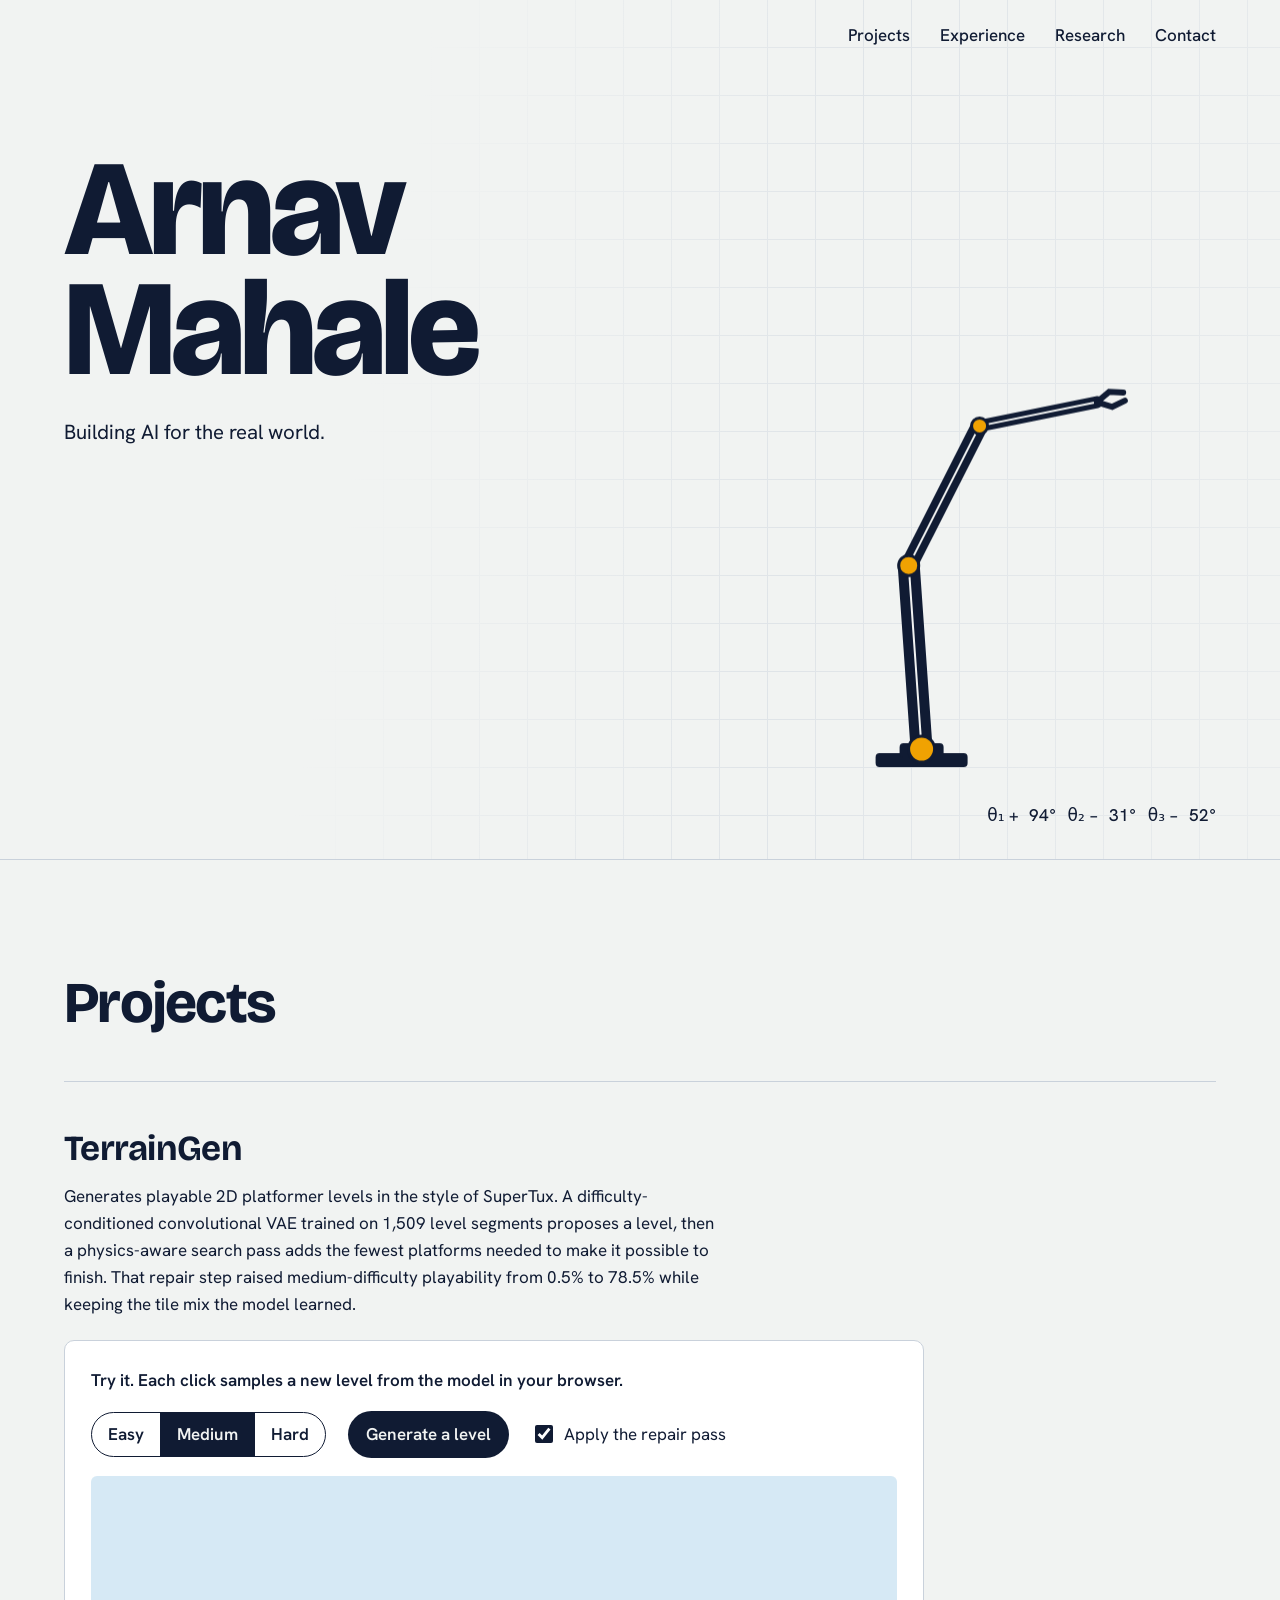
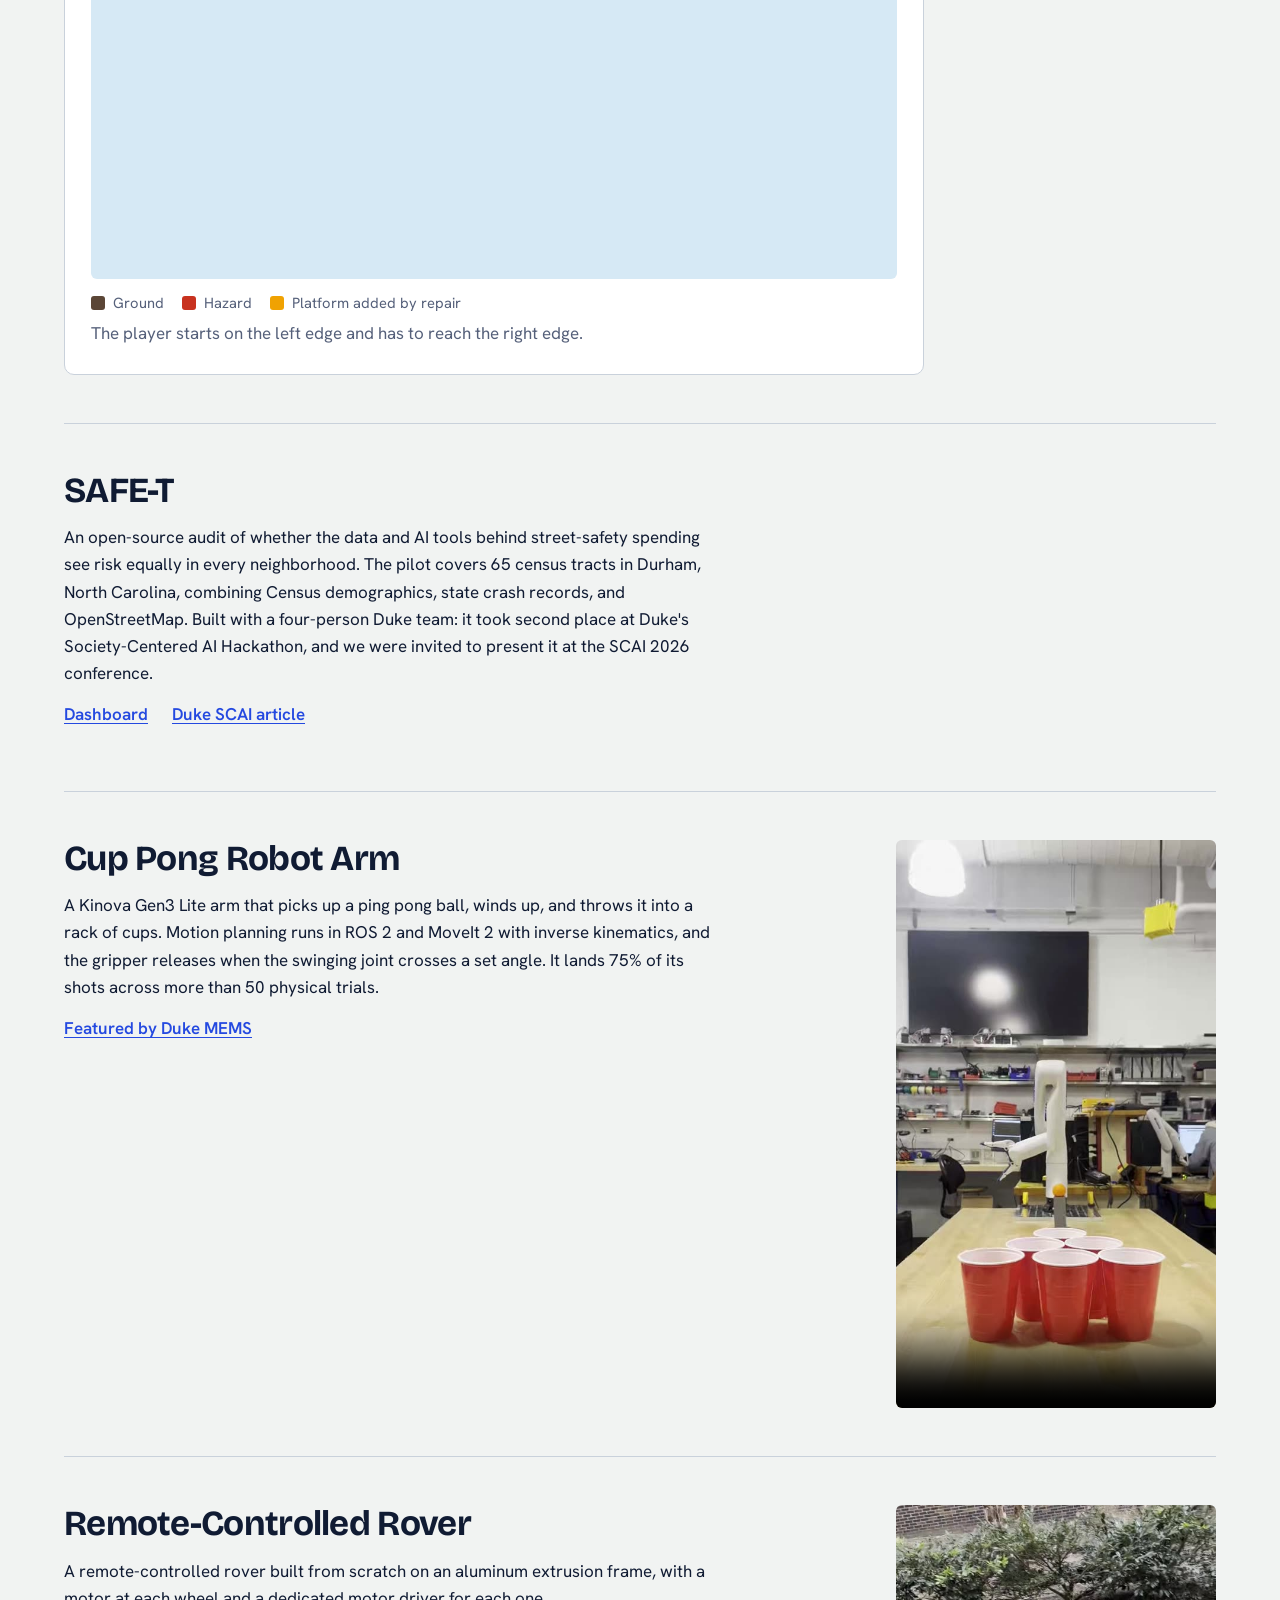
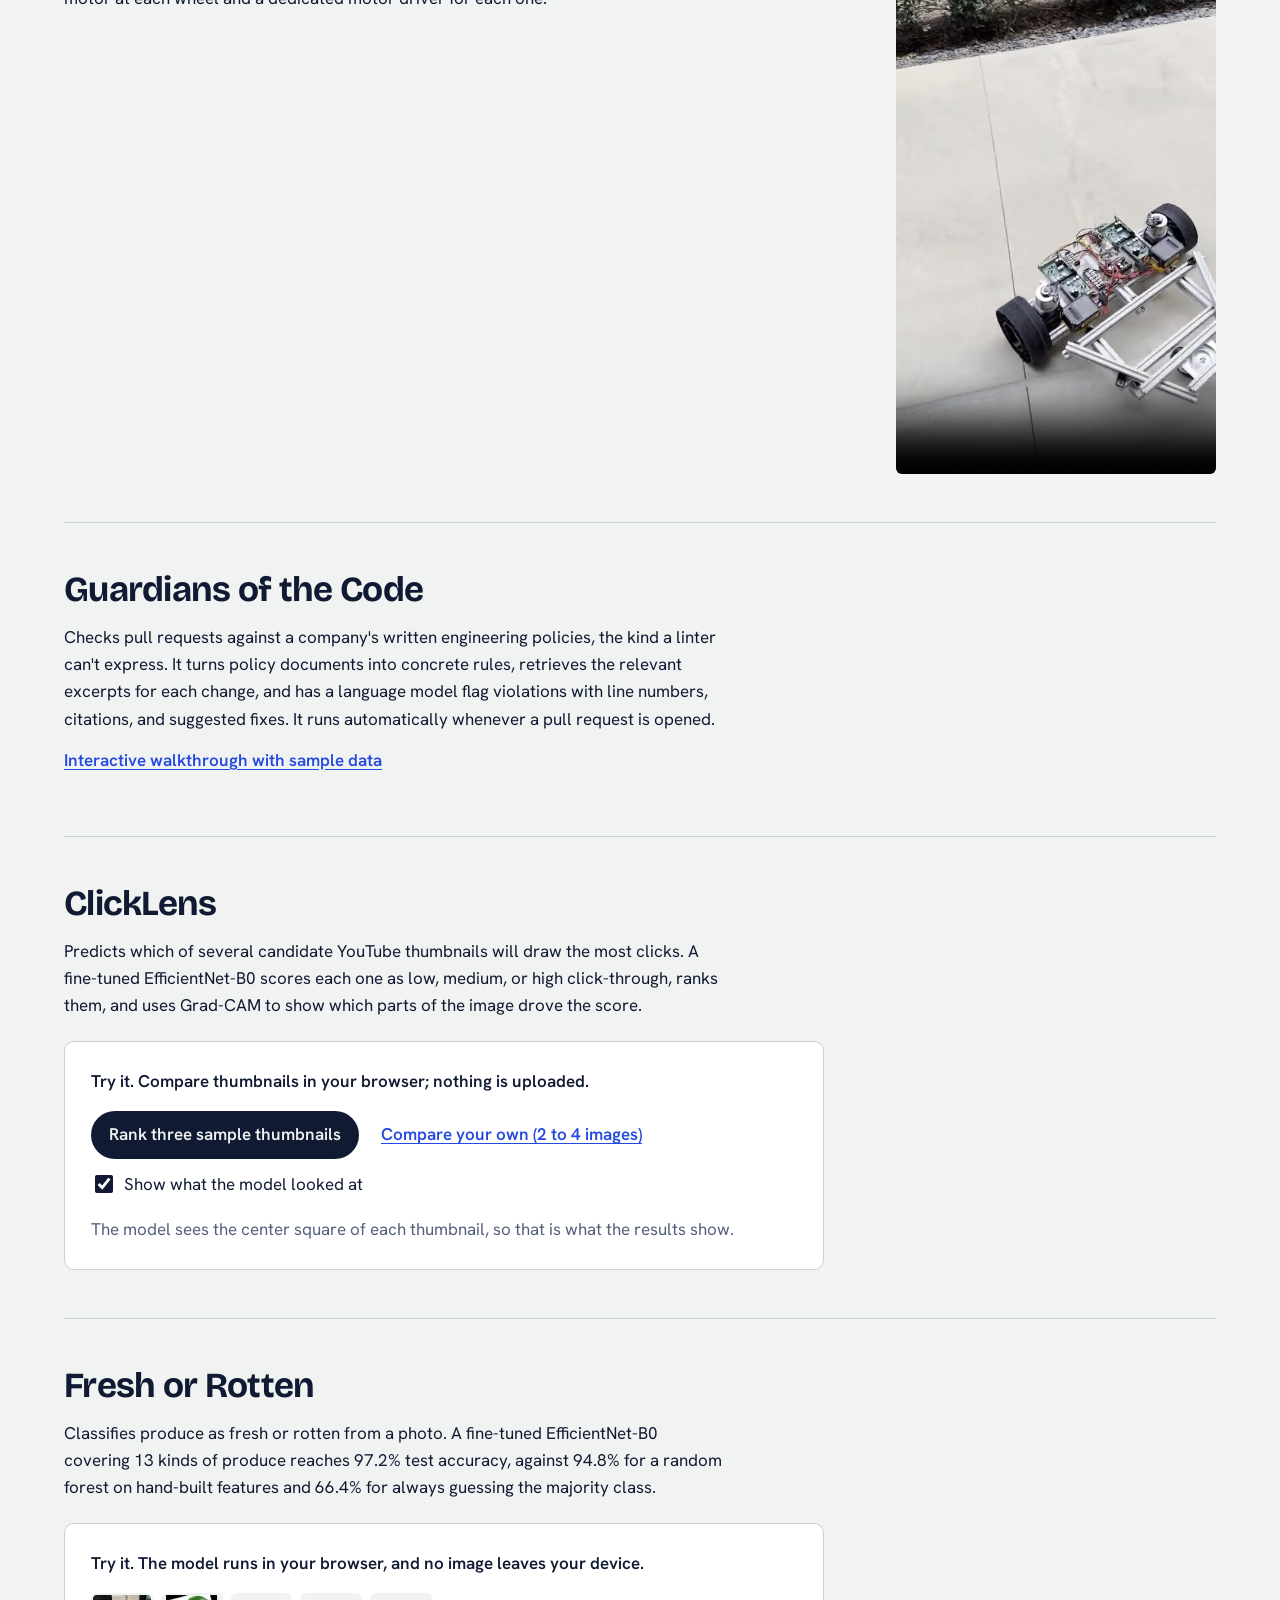
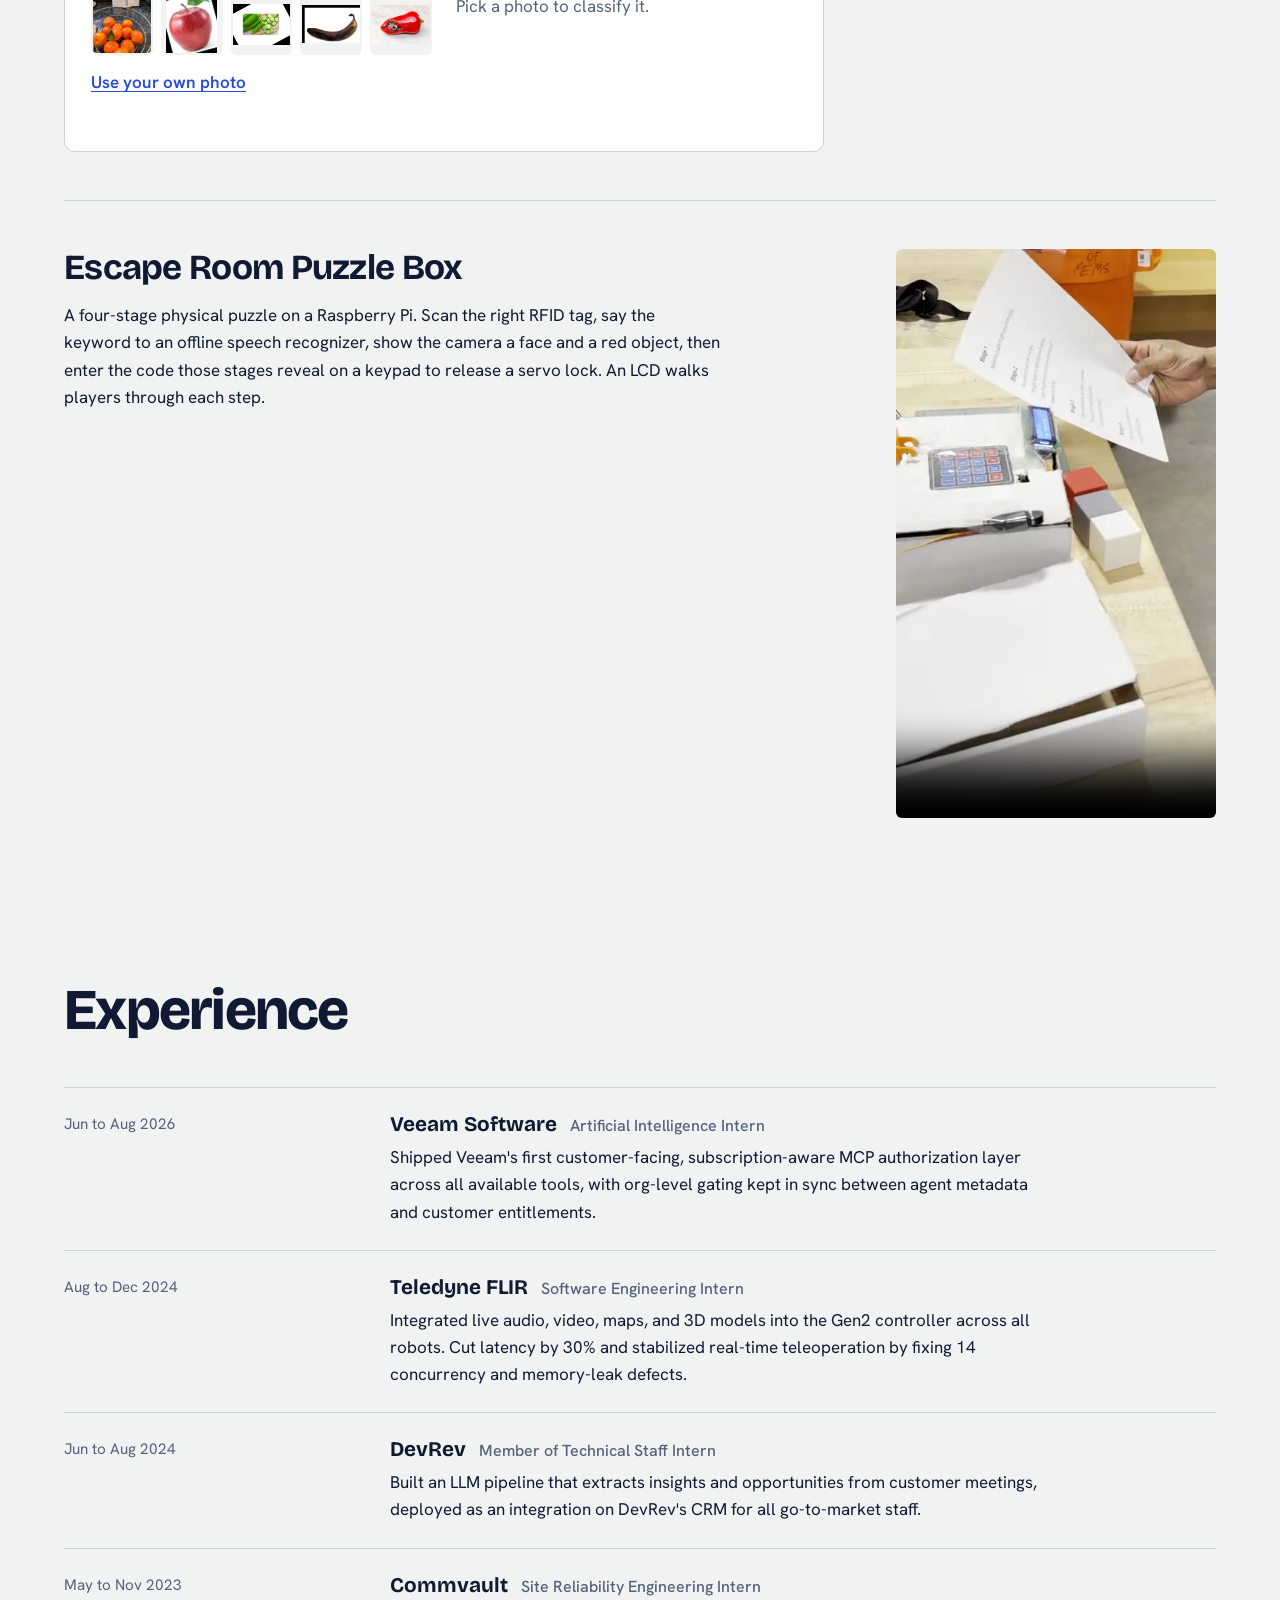
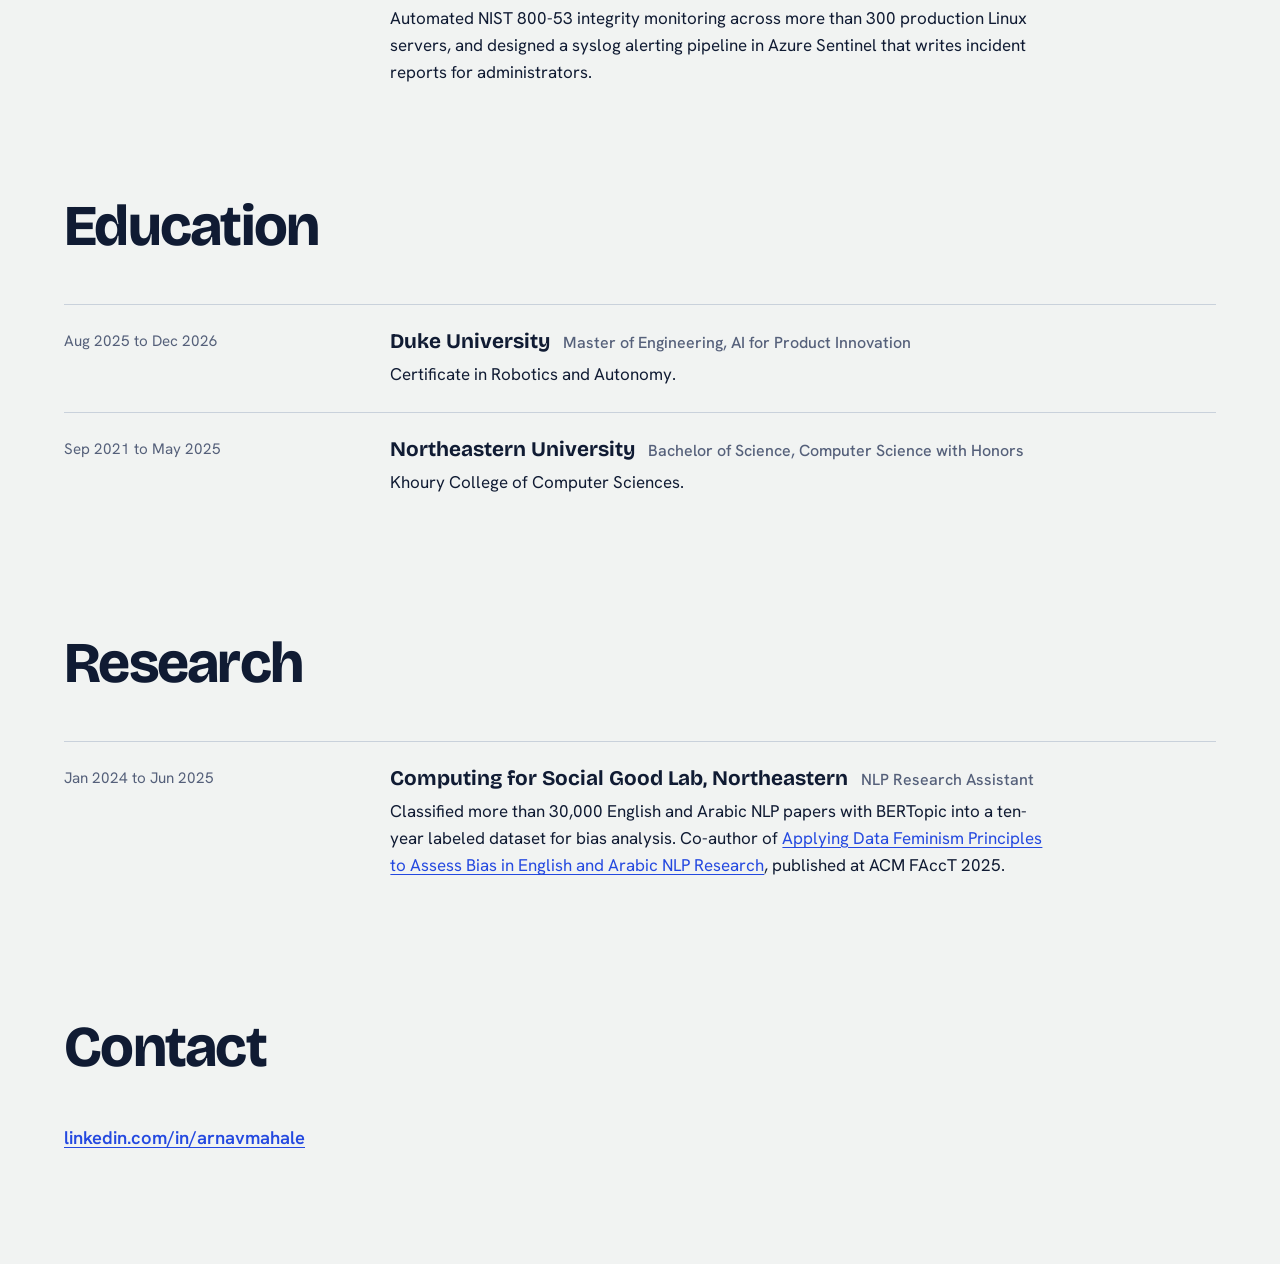
==== index.html @ 8d37ceed "Add in-browser TerrainGen demo The conditional VAE decoder runs through ONNX Runtime Web with classi" ====
<!doctype html>
<html lang="en">
<head>
  <meta charset="utf-8">
  <meta name="viewport" content="width=device-width, initial-scale=1">
  <title>Arnav Mahale</title>
  <meta name="description" content="Arnav Mahale builds robots and applied AI systems. Projects, experience, and demos you can run in the browser.">
  <link rel="preconnect" href="https://fonts.googleapis.com">
  <link rel="preconnect" href="https://fonts.gstatic.com" crossorigin>
  <link href="https://fonts.googleapis.com/css2?family=Bricolage+Grotesque:opsz,wght@12..96,400..800&family=Hanken+Grotesk:wght@400;500;600&display=swap" rel="stylesheet">
  <link rel="icon" href="data:image/svg+xml,%3Csvg xmlns='http://www.w3.org/2000/svg' viewBox='0 0 32 32'%3E%3Crect width='32' height='32' rx='7' fill='%23101b33'/%3E%3Cpath d='M9 24 L15 13 L23 9' stroke='%23f1f3f2' stroke-width='3.5' stroke-linecap='round' fill='none'/%3E%3Ccircle cx='9' cy='24' r='3.2' fill='%23f0a202'/%3E%3Ccircle cx='15' cy='13' r='2.6' fill='%23f0a202'/%3E%3C/svg%3E">
  <link rel="stylesheet" href="styles.css">
</head>
<body>
  <a class="skip" href="#projects">Skip to projects</a>

  <header class="top">
    <nav aria-label="Sections">
      <a href="#projects">Projects</a>
      <a href="#experience">Experience</a>
      <a href="#research">Research</a>
      <a href="#contact">Contact</a>
    </nav>
  </header>

  <section class="hero" id="hero">
    <canvas id="arm" aria-hidden="true"></canvas>
    <div class="hero-copy">
      <h1>Arnav<br>Mahale</h1>
      <p class="hero-lede">Building AI for the real world.</p>
    </div>
    <p class="arm-readout" id="armReadout" aria-hidden="true"></p>
  </section>

  <main>
    <section class="block" id="projects">
      <h2>Projects</h2>

      <article class="project">
        <div class="project-body">
          <h3>TerrainGen</h3>
          <p>Generates playable 2D platformer levels in the style of SuperTux. A difficulty-conditioned convolutional VAE trained on 1,509 level segments proposes a level, then a physics-aware search pass adds the fewest platforms needed to make it possible to finish. That repair step raised medium-difficulty playability from 0.5% to 78.5% while keeping the tile mix the model learned.</p>

          <div class="demo demo-wide" id="terrainDemo">
            <p class="demo-title">Try it. Each click samples a new level from the model in your browser.</p>
            <p class="click-controls">
              <span class="segmented" role="group" aria-label="Difficulty">
                <button type="button" data-bucket="0">Easy</button>
                <button type="button" data-bucket="1">Medium</button>
                <button type="button" data-bucket="2">Hard</button>
              </span>
              <button type="button" class="demo-button" id="terrainGenerate">Generate a level</button>
              <label class="click-toggle"><input type="checkbox" id="terrainRepair" checked> Apply the repair pass</label>
            </p>
            <canvas id="terrainCanvas" role="img" aria-label="Generated platformer level"></canvas>
            <p class="terrain-key"><span class="key-solid"></span>Ground <span class="key-hazard"></span>Hazard <span class="key-platform"></span>Platform added by repair</p>
            <p class="demo-status" id="terrainStatus" aria-live="polite">The player starts on the left edge and has to reach the right edge.</p>
          </div>
        </div>
      </article>

      <article class="project">
        <div class="project-body">
          <h3>SAFE-T</h3>
          <p>An open-source audit of whether the data and AI tools behind street-safety spending see risk equally in every neighborhood. The pilot covers 65 census tracts in Durham, North Carolina, combining Census demographics, state crash records, and OpenStreetMap. Built with a four-person Duke team: it took second place at Duke's Society-Centered AI Hackathon, and we were invited to present it at the SCAI 2026 conference.</p>
          <p class="project-links">
            <a href="https://safe-t-ai.github.io/" target="_blank" rel="noopener">Dashboard</a>
            <a href="https://scai.duke.edu/news/hackathon-impact-duke-students-build-safe-t-audit-bias-transportation-ai" target="_blank" rel="noopener">Duke SCAI article</a>
          </p>
        </div>
      </article>

      <article class="project has-media">
        <div class="project-body">
          <h3>Cup Pong Robot Arm</h3>
          <p>A Kinova Gen3 Lite arm that picks up a ping pong ball, winds up, and throws it into a rack of cups. Motion planning runs in ROS 2 and MoveIt 2 with inverse kinematics, and the gripper releases when the swinging joint crosses a set angle. It lands 75% of its shots across more than 50 physical trials.</p>
          <p class="project-links">
            <a href="https://www.linkedin.com/posts/duke-mems_dukemems-dukeengineering-robotics-activity-7440863430586224640-uJIB" target="_blank" rel="noopener">Featured by Duke MEMS</a>
          </p>
        </div>
        <div class="project-media">
          <video controls muted playsinline preload="none" poster="assets/media/cup-pong.jpg" aria-label="The arm throwing a ball into a rack of cups">
            <source src="assets/media/cup-pong.mp4" type="video/mp4">
          </video>
        </div>
      </article>

      <article class="project has-media">
        <div class="project-body">
          <h3>Remote-Controlled Rover</h3>
          <p>A remote-controlled rover built from scratch on an aluminum extrusion frame, with a motor at each wheel and a dedicated motor driver for each one.</p>
        </div>
        <div class="project-media">
          <video controls muted playsinline preload="none" poster="assets/media/rover.jpg" aria-label="The rover driving across a concrete path">
            <source src="assets/media/rover.mp4" type="video/mp4">
          </video>
        </div>
      </article>

      <article class="project">
        <div class="project-body">
          <h3>Guardians of the Code</h3>
          <p>Checks pull requests against a company's written engineering policies, the kind a linter can't express. It turns policy documents into concrete rules, retrieves the relevant excerpts for each change, and has a language model flag violations with line numbers, citations, and suggested fixes. It runs automatically whenever a pull request is opened.</p>
          <p class="project-links">
            <a href="guardians/" target="_blank" rel="noopener">Interactive walkthrough with sample data</a>
          </p>
        </div>
      </article>

      <article class="project">
        <div class="project-body">
          <h3>ClickLens</h3>
          <p>Predicts which of several candidate YouTube thumbnails will draw the most clicks. A fine-tuned EfficientNet-B0 scores each one as low, medium, or high click-through, ranks them, and uses Grad-CAM to show which parts of the image drove the score.</p>

          <div class="demo" id="clickDemo">
            <p class="demo-title">Try it. Compare thumbnails in your browser; nothing is uploaded.</p>
            <p class="click-controls">
              <button type="button" class="demo-button" id="clickExamples">Rank three sample thumbnails</button>
              <label class="demo-upload">
                <input type="file" accept="image/*" id="clickFiles" multiple>
                <span>Compare your own (2 to 4 images)</span>
              </label>
              <label class="click-toggle"><input type="checkbox" id="clickHeat" checked> Show what the model looked at</label>
            </p>
            <div class="click-results" id="clickResults" aria-live="polite">
              <p class="demo-idle">The model sees the center square of each thumbnail, so that is what the results show.</p>
            </div>
          </div>
        </div>
      </article>

      <article class="project">
        <div class="project-body">
          <h3>Fresh or Rotten</h3>
          <p>Classifies produce as fresh or rotten from a photo. A fine-tuned EfficientNet-B0 covering 13 kinds of produce reaches 97.2% test accuracy, against 94.8% for a random forest on hand-built features and 66.4% for always guessing the majority class.</p>

          <div class="demo" id="freshDemo">
            <p class="demo-title">Try it. The model runs in your browser, and no image leaves your device.</p>
            <div class="demo-grid">
              <div class="demo-inputs">
                <div class="demo-examples" role="group" aria-label="Example photos">
                  <button type="button" data-src="assets/demo/fresh/oranges.jpg"><img src="assets/demo/fresh/oranges.jpg" alt="Oranges in a bowl" loading="lazy"></button>
                  <button type="button" data-src="assets/demo/fresh/apple.jpg"><img src="assets/demo/fresh/apple.jpg" alt="Red apple" loading="lazy"></button>
                  <button type="button" data-src="assets/demo/fresh/cucumber.jpg"><img src="assets/demo/fresh/cucumber.jpg" alt="Sliced cucumbers" loading="lazy"></button>
                  <button type="button" data-src="assets/demo/fresh/banana.jpg"><img src="assets/demo/fresh/banana.jpg" alt="Blackened banana" loading="lazy"></button>
                  <button type="button" data-src="assets/demo/fresh/pepper.jpg"><img src="assets/demo/fresh/pepper.jpg" alt="Red pepper with a rotten patch" loading="lazy"></button>
                </div>
                <label class="demo-upload">
                  <input type="file" accept="image/*" id="freshFile">
                  <span>Use your own photo</span>
                </label>
              </div>
              <div class="demo-result" id="freshResult" aria-live="polite">
                <p class="demo-idle">Pick a photo to classify it.</p>
              </div>
            </div>
          </div>
        </div>
      </article>

      <article class="project has-media">
        <div class="project-body">
          <h3>Escape Room Puzzle Box</h3>
          <p>A four-stage physical puzzle on a Raspberry Pi. Scan the right RFID tag, say the keyword to an offline speech recognizer, show the camera a face and a red object, then enter the code those stages reveal on a keypad to release a servo lock. An LCD walks players through each step.</p>
        </div>
        <div class="project-media">
          <video controls muted playsinline preload="none" poster="assets/media/escape-room.jpg" aria-label="A player working through the puzzle box">
            <source src="assets/media/escape-room.mp4" type="video/mp4">
          </video>
        </div>
      </article>
    </section>

    <section class="block" id="experience">
      <h2>Experience</h2>
      <ul class="roles">
        <li>
          <p class="role-when">Jun to Aug 2026</p>
          <div>
            <h3>Veeam Software <span>Artificial Intelligence Intern</span></h3>
            <p>Shipped Veeam's first customer-facing, subscription-aware MCP authorization layer across all available tools, with org-level gating kept in sync between agent metadata and customer entitlements.</p>
          </div>
        </li>
        <li>
          <p class="role-when">Aug to Dec 2024</p>
          <div>
            <h3>Teledyne FLIR <span>Software Engineering Intern</span></h3>
            <p>Integrated live audio, video, maps, and 3D models into the Gen2 controller across all robots. Cut latency by 30% and stabilized real-time teleoperation by fixing 14 concurrency and memory-leak defects.</p>
          </div>
        </li>
        <li>
          <p class="role-when">Jun to Aug 2024</p>
          <div>
            <h3>DevRev <span>Member of Technical Staff Intern</span></h3>
            <p>Built an LLM pipeline that extracts insights and opportunities from customer meetings, deployed as an integration on DevRev's CRM for all go-to-market staff.</p>
          </div>
        </li>
        <li>
          <p class="role-when">May to Nov 2023</p>
          <div>
            <h3>Commvault <span>Site Reliability Engineering Intern</span></h3>
            <p>Automated NIST 800-53 integrity monitoring across more than 300 production Linux servers, and designed a syslog alerting pipeline in Azure Sentinel that writes incident reports for administrators.</p>
          </div>
        </li>
      </ul>

      <h2 class="sub">Education</h2>
      <ul class="roles">
        <li>
          <p class="role-when">Aug 2025 to Dec 2026</p>
          <div>
            <h3>Duke University <span>Master of Engineering, AI for Product Innovation</span></h3>
            <p>Certificate in Robotics and Autonomy.</p>
          </div>
        </li>
        <li>
          <p class="role-when">Sep 2021 to May 2025</p>
          <div>
            <h3>Northeastern University <span>Bachelor of Science, Computer Science with Honors</span></h3>
            <p>Khoury College of Computer Sciences.</p>
          </div>
        </li>
      </ul>
    </section>

    <section class="block" id="research">
      <h2>Research</h2>
      <ul class="roles">
        <li>
          <p class="role-when">Jan 2024 to Jun 2025</p>
          <div>
            <h3>Computing for Social Good Lab, Northeastern <span>NLP Research Assistant</span></h3>
            <p>Classified more than 30,000 English and Arabic NLP papers with BERTopic into a ten-year labeled dataset for bias analysis. Co-author of <a href="https://dl.acm.org/doi/10.1145/3715275.3732119" target="_blank" rel="noopener">Applying Data Feminism Principles to Assess Bias in English and Arabic NLP Research</a>, published at ACM FAccT 2025.</p>
          </div>
        </li>
      </ul>
    </section>
  </main>

  <footer class="block contact" id="contact">
    <h2>Contact</h2>
    <p class="contact-links">
      <a href="https://www.linkedin.com/in/arnavmahale/" target="_blank" rel="noopener">linkedin.com/in/arnavmahale</a>
    </p>
  </footer>

  <script src="main.js" defer></script>
  <script src="demo-common.js" defer></script>
  <script src="demo-fresh.js" defer></script>
  <script src="demo-clicklens.js" defer></script>
  <script src="terrain-core.js" defer></script>
  <script src="demo-terrain.js" defer></script>
</body>
</html>
---- styles.css ----
:root {
  --paper: #f1f3f2;
  --ink: #101b33;
  --soft: #55607a;
  --line: #c9d1db;
  --blue: #2449e0;
  --amber: #f0a202;
  --panel: #ffffff;
  --display: "Bricolage Grotesque", "Hanken Grotesk", system-ui, sans-serif;
  --body: "Hanken Grotesk", system-ui, -apple-system, "Segoe UI", sans-serif;
  --gutter: clamp(20px, 5vw, 72px);
  --measure: 66ch;
}

* { box-sizing: border-box; }

html { scroll-behavior: smooth; }

body {
  margin: 0;
  background: var(--paper);
  color: var(--ink);
  font-family: var(--body);
  font-size: 1.0625rem;
  line-height: 1.6;
  -webkit-font-smoothing: antialiased;
}

a { color: var(--blue); text-underline-offset: 3px; }
a:hover { text-decoration-thickness: 2px; }

:focus-visible {
  outline: 3px solid var(--blue);
  outline-offset: 3px;
  border-radius: 2px;
}

.skip {
  position: absolute;
  left: -999px;
  top: 8px;
  background: var(--ink);
  color: var(--paper);
  padding: 8px 14px;
  z-index: 20;
}
.skip:focus { left: 8px; }

/* Top bar */
.top {
  position: absolute;
  inset: 0 0 auto 0;
  z-index: 5;
  display: flex;
  justify-content: flex-end;
  align-items: baseline;
  gap: 16px;
  padding: 22px var(--gutter);
}
.top-name {
  font-family: var(--display);
  font-weight: 700;
  color: var(--ink);
  text-decoration: none;
}
.top nav { display: flex; gap: clamp(14px, 2.4vw, 30px); flex-wrap: wrap; }
.top nav a { color: var(--ink); text-decoration: none; font-weight: 500; }
.top nav a:hover { text-decoration: underline; }

/* Hero */
.hero {
  position: relative;
  min-height: min(100vh, 860px);
  padding: 150px var(--gutter) 90px;
  overflow: hidden;
  border-bottom: 1px solid var(--line);
  background-image:
    linear-gradient(var(--line) 1px, transparent 1px),
    linear-gradient(90deg, var(--line) 1px, transparent 1px);
  background-size: 48px 48px;
  background-position: -1px -1px;
}
.hero::before {
  content: "";
  position: absolute;
  inset: 0;
  background: linear-gradient(100deg, var(--paper) 30%, rgba(241, 243, 242, 0.55) 62%, rgba(241, 243, 242, 0.78));
  pointer-events: none;
}
#arm {
  position: absolute;
  inset: 0;
  width: 100%;
  height: 100%;
}
.hero-copy {
  position: relative;
  max-width: 34rem;
  pointer-events: none;
}
.hero-copy a { pointer-events: auto; }
.hero h1 {
  font-family: var(--display);
  font-weight: 800;
  font-size: clamp(3.6rem, 11vw, 8.5rem);
  line-height: 0.88;
  letter-spacing: -0.035em;
  margin: 0 0 28px;
}
.hero-lede {
  font-size: clamp(1.1rem, 1.6vw, 1.3rem);
  line-height: 1.5;
  margin: 0 0 30px;
  max-width: 31rem;
}
.hero-links { display: flex; flex-wrap: wrap; align-items: center; gap: 22px; margin: 0; }
.button {
  background: var(--ink);
  color: var(--paper);
  text-decoration: none;
  font-weight: 600;
  padding: 12px 20px;
  border-radius: 999px;
}
.button:hover { background: var(--blue); }
.plain { color: var(--ink); font-weight: 600; }

.arm-readout {
  position: absolute;
  right: var(--gutter);
  bottom: 30px;
  margin: 0;
  font-variant-numeric: tabular-nums;
  font-weight: 500;
  color: var(--ink);
  text-align: right;
  white-space: pre;
  pointer-events: none;
}

/* Sections */
.block {
  padding: clamp(64px, 9vw, 120px) var(--gutter) 0;
  max-width: 1280px;
  margin: 0 auto;
}
.block h2 {
  font-family: var(--display);
  font-weight: 750;
  font-size: clamp(2.2rem, 5vw, 3.6rem);
  letter-spacing: -0.03em;
  line-height: 1;
  margin: 0 0 clamp(28px, 4vw, 48px);
}
.block h2.sub { margin-top: clamp(56px, 7vw, 88px); }

/* Projects */
.project {
  padding: clamp(28px, 4vw, 48px) 0;
  border-top: 1px solid var(--line);
}
.project.has-media {
  display: grid;
  grid-template-columns: minmax(0, 7fr) minmax(0, 4fr);
  gap: clamp(24px, 5vw, 72px);
  align-items: start;
}
.project-body h3 {
  font-family: var(--display);
  font-weight: 700;
  font-size: clamp(1.6rem, 3vw, 2.2rem);
  letter-spacing: -0.02em;
  line-height: 1.1;
  margin: 0 0 14px;
}
.project-body > p { max-width: var(--measure); margin: 0 0 14px; }
.project-links { display: flex; flex-wrap: wrap; gap: 8px 24px; font-weight: 600; }
.project-media video,
.project-media img {
  display: block;
  width: 100%;
  max-width: 320px;
  margin-left: auto;
  aspect-ratio: 9 / 16;
  object-fit: cover;
  background: var(--ink);
  border-radius: 6px;
}

/* Demo */
.demo {
  margin-top: 22px;
  max-width: 760px;
  background: var(--panel);
  border: 1px solid var(--line);
  border-radius: 10px;
  padding: clamp(16px, 2.4vw, 26px);
}
.demo-title { margin: 0 0 16px; font-weight: 600; }
.demo-grid {
  display: grid;
  grid-template-columns: minmax(0, 1fr) minmax(0, 1fr);
  gap: 24px;
  align-items: start;
}
.demo-examples { display: grid; grid-template-columns: repeat(5, minmax(0, 1fr)); gap: 8px; }
.demo-examples button {
  padding: 0;
  border: 2px solid transparent;
  border-radius: 6px;
  background: var(--paper);
  cursor: pointer;
  aspect-ratio: 1;
  overflow: hidden;
}
.demo-examples button:hover { border-color: var(--line); }
.demo-examples button[aria-pressed="true"] { border-color: var(--blue); }
.demo-examples img { width: 100%; height: 100%; object-fit: contain; display: block; }
.demo-upload { display: inline-block; margin-top: 14px; cursor: pointer; }
.demo-upload input { position: absolute; opacity: 0; width: 1px; height: 1px; }
.demo-upload span { color: var(--blue); font-weight: 600; text-decoration: underline; text-underline-offset: 3px; }
.demo-upload input:focus-visible + span { outline: 3px solid var(--blue); outline-offset: 3px; }

.demo-result { min-height: 132px; }
.demo-result p { margin: 0; }
.demo-idle, .demo-status { color: var(--soft); }
.demo-verdict {
  font-family: var(--display);
  font-weight: 750;
  font-size: 2.4rem;
  letter-spacing: -0.02em;
  line-height: 1;
  margin-bottom: 10px !important;
}
.demo-bar {
  height: 10px;
  border-radius: 999px;
  background: var(--paper);
  overflow: hidden;
  margin: 12px 0 10px;
}
.demo-bar span { display: block; height: 100%; background: var(--ink); transition: width 0.35s ease; }
.demo-result[data-label="Rotten"] .demo-bar span { background: #b3401f; }
.demo-result[data-label="Fresh"] .demo-bar span { background: #1f7a4d; }
.demo-fine { color: var(--soft); font-size: 0.92rem; }

.demo-button {
  font: inherit;
  font-weight: 600;
  color: var(--paper);
  background: var(--ink);
  border: 0;
  border-radius: 999px;
  padding: 10px 18px;
  cursor: pointer;
}
.demo-button:hover { background: var(--blue); }
.click-controls { display: flex; flex-wrap: wrap; align-items: center; gap: 12px 22px; margin: 0 0 18px; }
.click-controls .demo-upload { margin-top: 0; }
.click-toggle { display: inline-flex; align-items: center; gap: 8px; cursor: pointer; }
.click-toggle input { width: 18px; height: 18px; accent-color: var(--ink); }
.click-results { display: grid; grid-template-columns: repeat(auto-fill, minmax(190px, 1fr)); gap: 18px; }
.click-results > p { grid-column: 1 / -1; margin: 0; }
.click-card canvas { display: block; width: 100%; height: auto; border-radius: 6px; background: var(--paper); }
.click-card p { margin: 0; }
.click-rank { font-family: var(--display); font-weight: 700; font-size: 1.25rem; margin-top: 10px !important; }

.demo-wide { max-width: 860px; }
.segmented { display: inline-flex; border: 1.5px solid var(--ink); border-radius: 999px; overflow: hidden; }
.segmented button {
  font: inherit;
  font-weight: 600;
  color: var(--ink);
  background: transparent;
  border: 0;
  padding: 8px 16px;
  cursor: pointer;
}
.segmented button + button { border-left: 1.5px solid var(--ink); }
.segmented button[aria-pressed="true"] { background: var(--ink); color: var(--paper); }
.demo-button:disabled { opacity: 0.55; cursor: default; }
#terrainCanvas { display: block; width: 100%; height: auto; border-radius: 6px; image-rendering: pixelated; }
.terrain-key { display: flex; flex-wrap: wrap; align-items: center; gap: 6px 8px; margin: 12px 0 6px; font-size: 0.92rem; color: var(--soft); }
.terrain-key span { width: 14px; height: 14px; border-radius: 3px; display: inline-block; margin-left: 10px; }
.terrain-key span:first-child { margin-left: 0; }
.key-solid { background: #5b4636; }
.key-hazard { background: #c8321f; }
.key-platform { background: #f0a202; }
#terrainStatus { margin: 0; }

/* Roles */
.roles { list-style: none; margin: 0; padding: 0; }
.roles li {
  display: grid;
  grid-template-columns: minmax(0, 3fr) minmax(0, 9fr);
  gap: clamp(20px, 4vw, 56px);
  padding: 24px 0;
  border-top: 1px solid var(--line);
}
.role-when { margin: 0; color: var(--soft); font-size: 0.95rem; }
.roles h3 { font-family: var(--display); font-weight: 700; font-size: 1.3rem; margin: 0 0 6px; line-height: 1.25; }
.roles h3 span { font-family: var(--body); font-weight: 500; font-size: 1rem; color: var(--soft); margin-left: 8px; }
.roles div p { margin: 0; max-width: var(--measure); }

/* Contact */
.contact { padding-bottom: 96px; }
.contact p { margin: 0 0 14px; }
.contact-links { display: flex; flex-wrap: wrap; gap: 8px 28px; font-weight: 600; font-size: 1.15rem; }

@media (max-width: 760px) {
    .top { position: relative; padding-bottom: 0; flex-direction: column; gap: 6px; }
  .top nav { gap: 6px 20px; }
  .hero { padding-top: 40px; padding-bottom: 330px; min-height: 0; }
  .hero::before { background: linear-gradient(180deg, var(--paper) 45%, rgba(241, 243, 242, 0.5)); }
  .arm-readout { bottom: 22px; left: var(--gutter); right: var(--gutter); text-align: center; font-size: 0.9rem; }
  .project.has-media { grid-template-columns: minmax(0, 1fr); gap: 18px; }
  .project-media video, .project-media img { margin-left: 0; max-width: 300px; }
  .roles li { grid-template-columns: minmax(0, 1fr); gap: 10px; }
  .demo-grid { grid-template-columns: minmax(0, 1fr); }
  .demo-result { min-height: 0; }
  .roles h3 span { display: block; margin: 2px 0 0; }
}

@media (prefers-reduced-motion: reduce) {
  html { scroll-behavior: auto; }
  .demo-bar span { transition: none; }
}
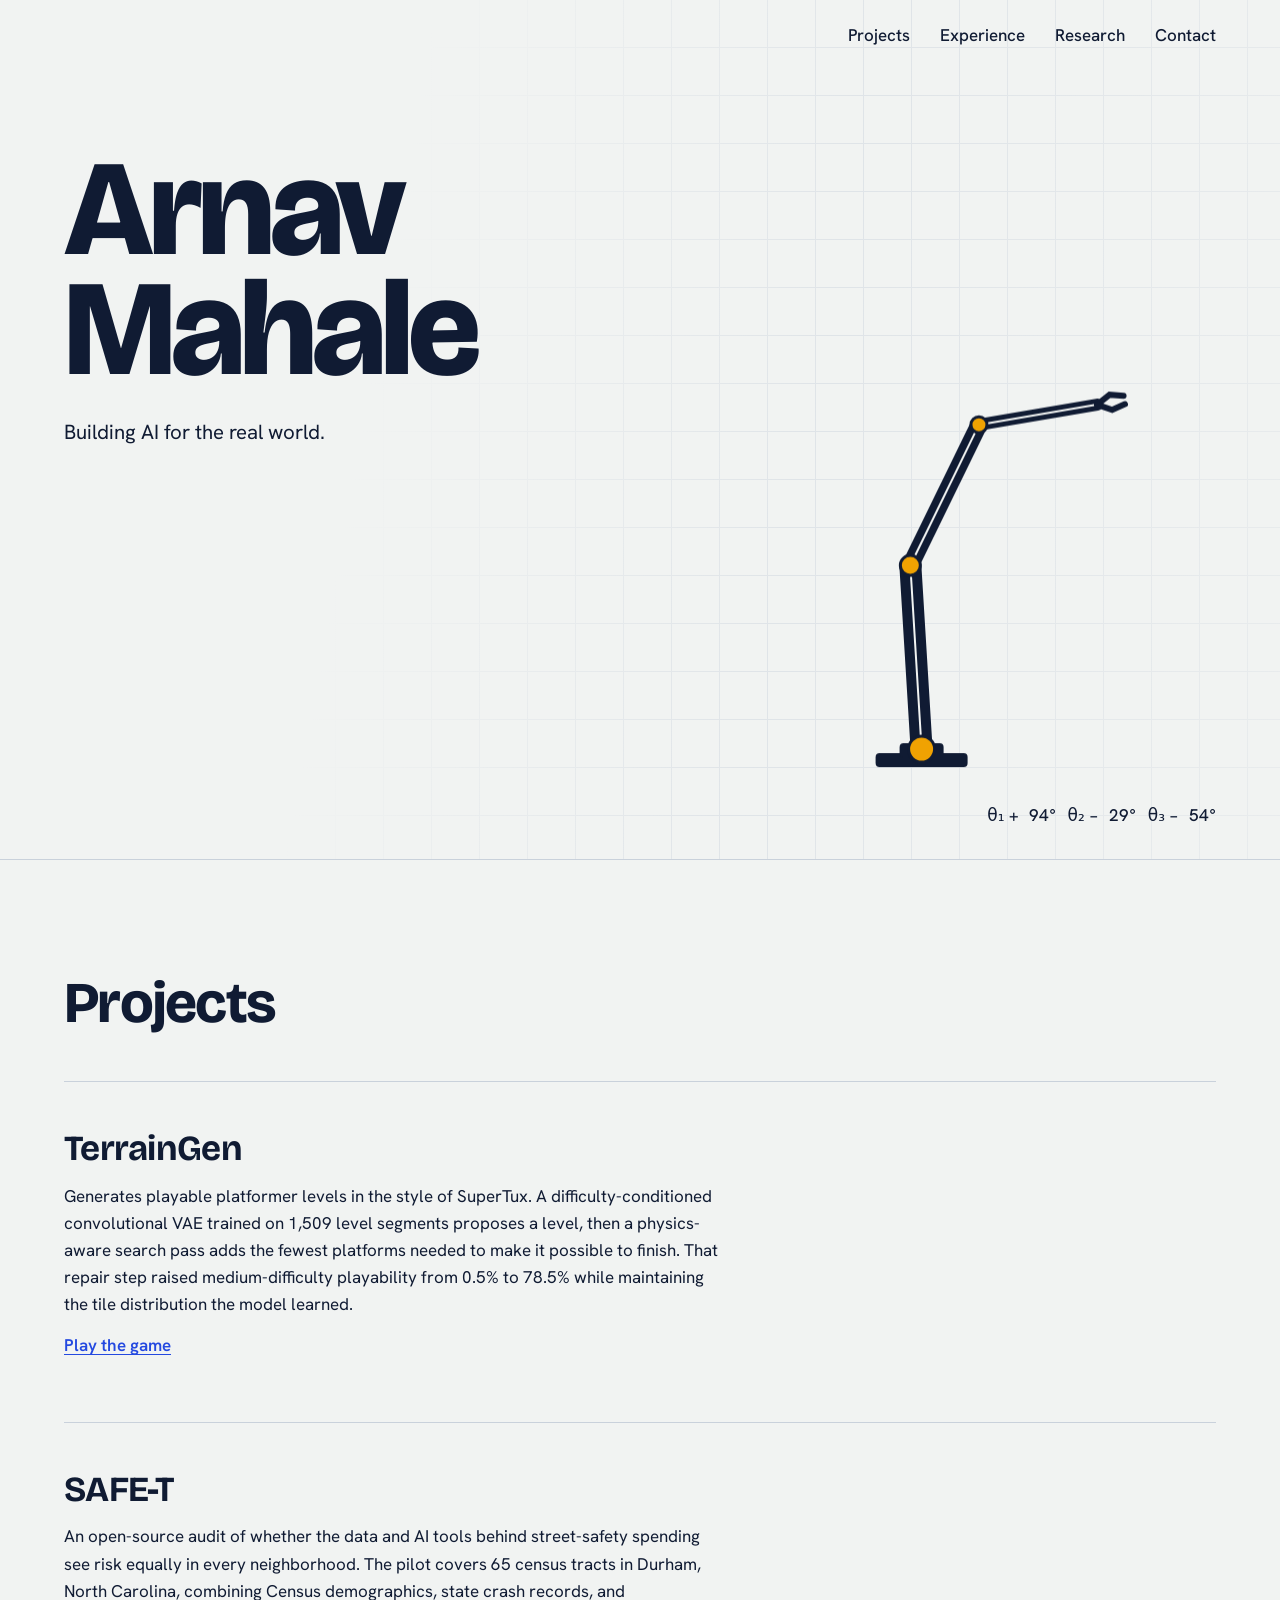
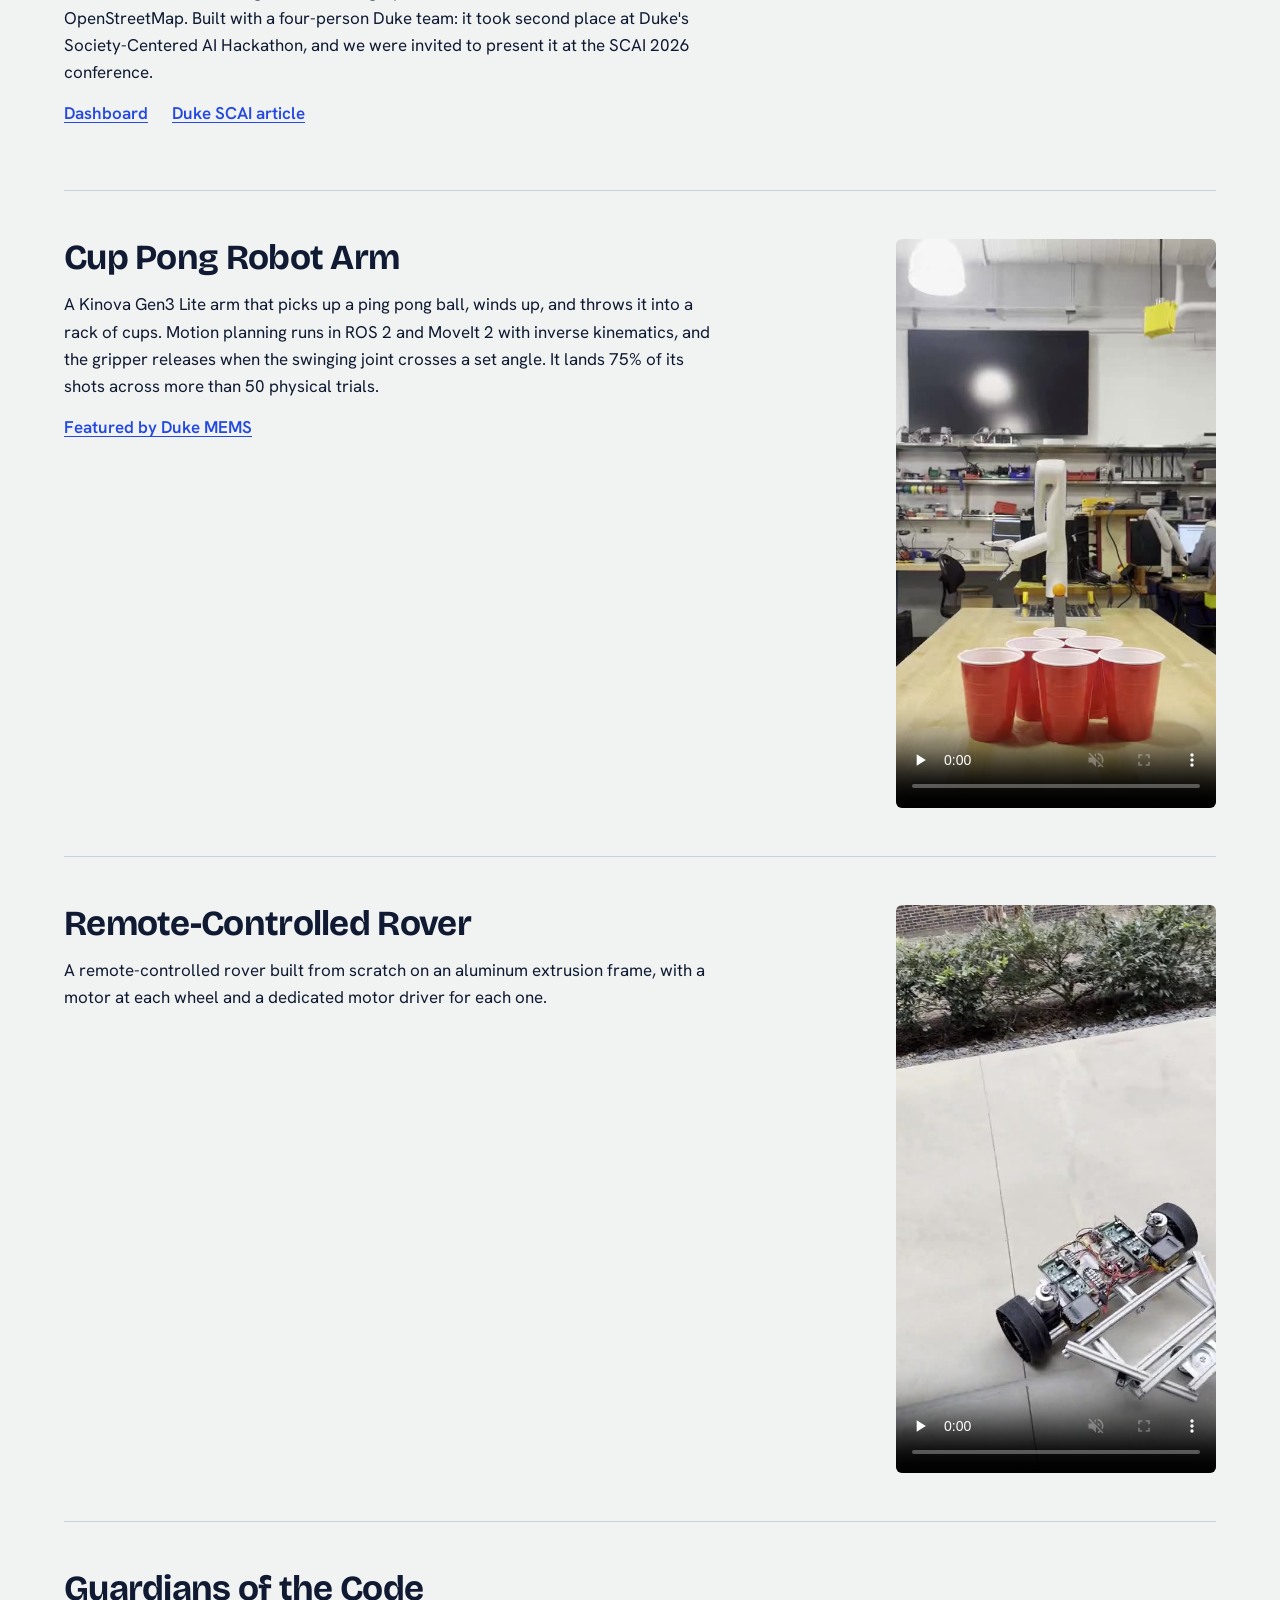
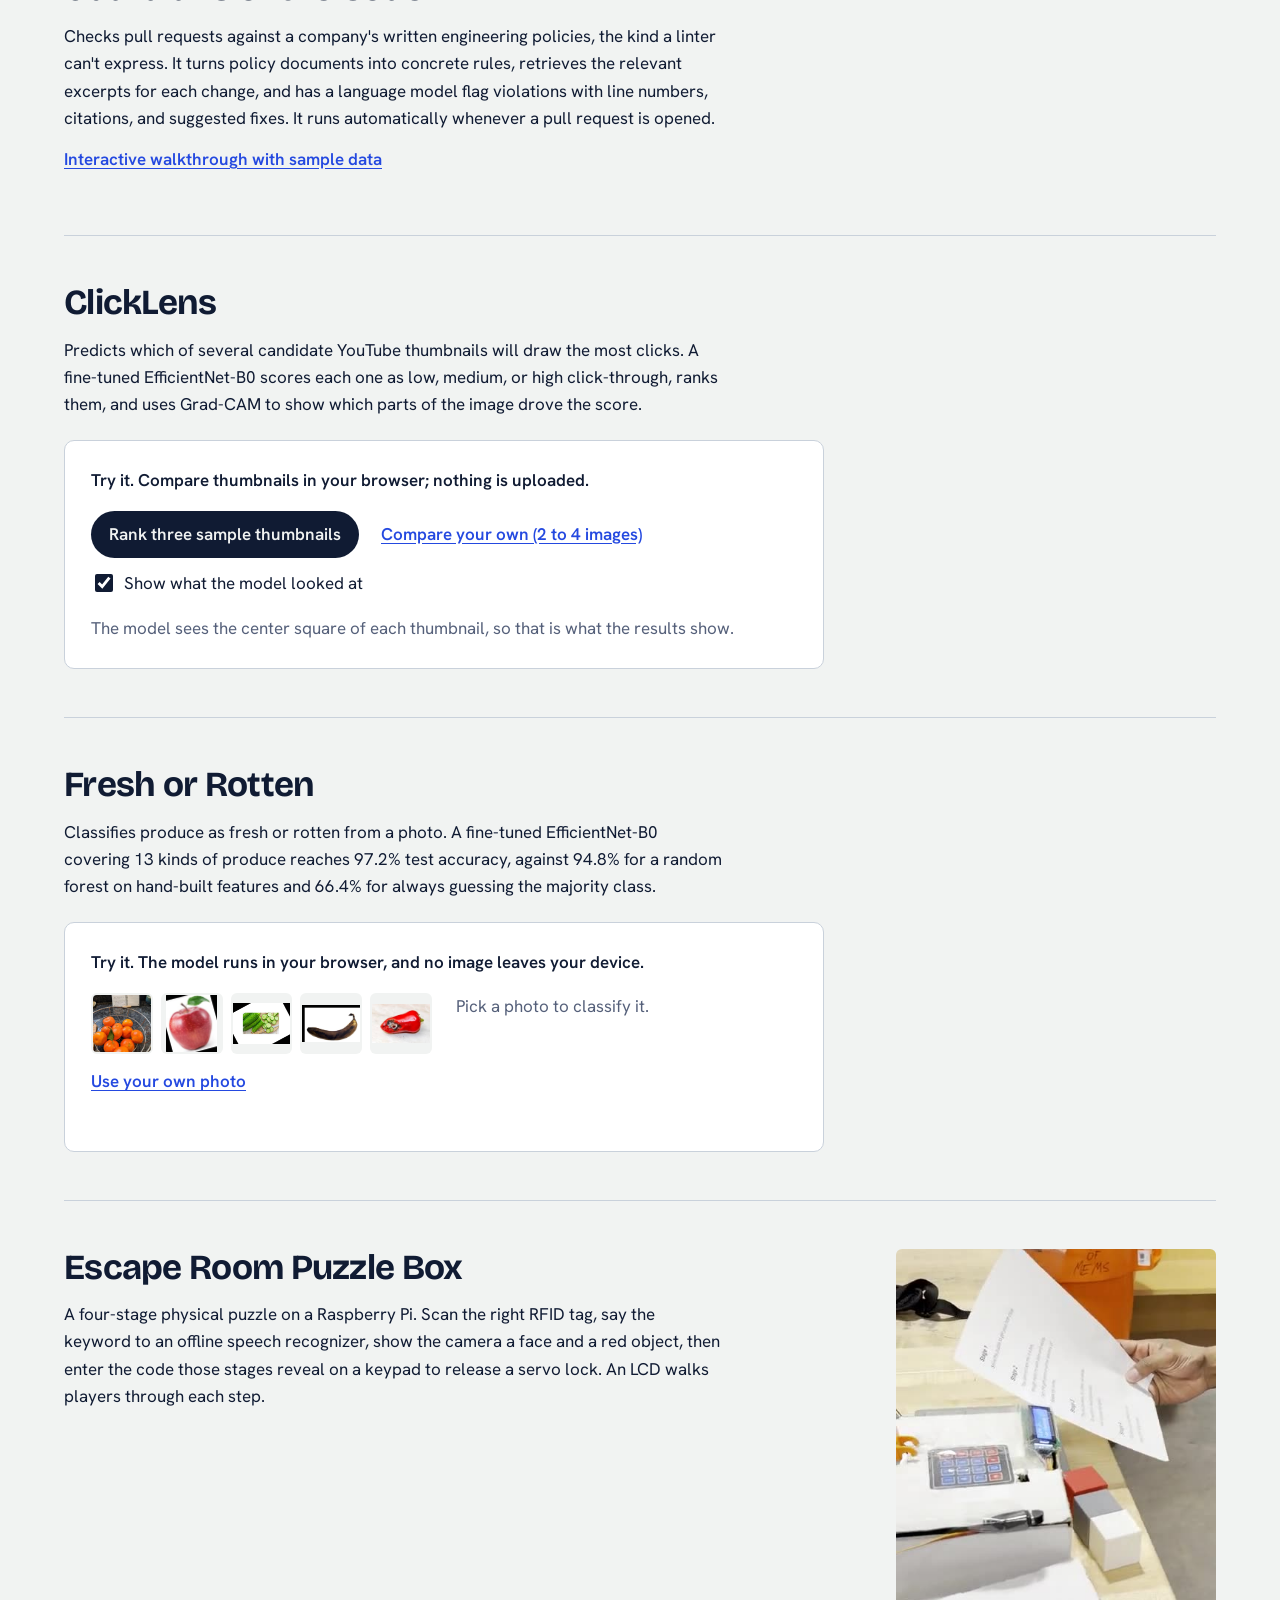
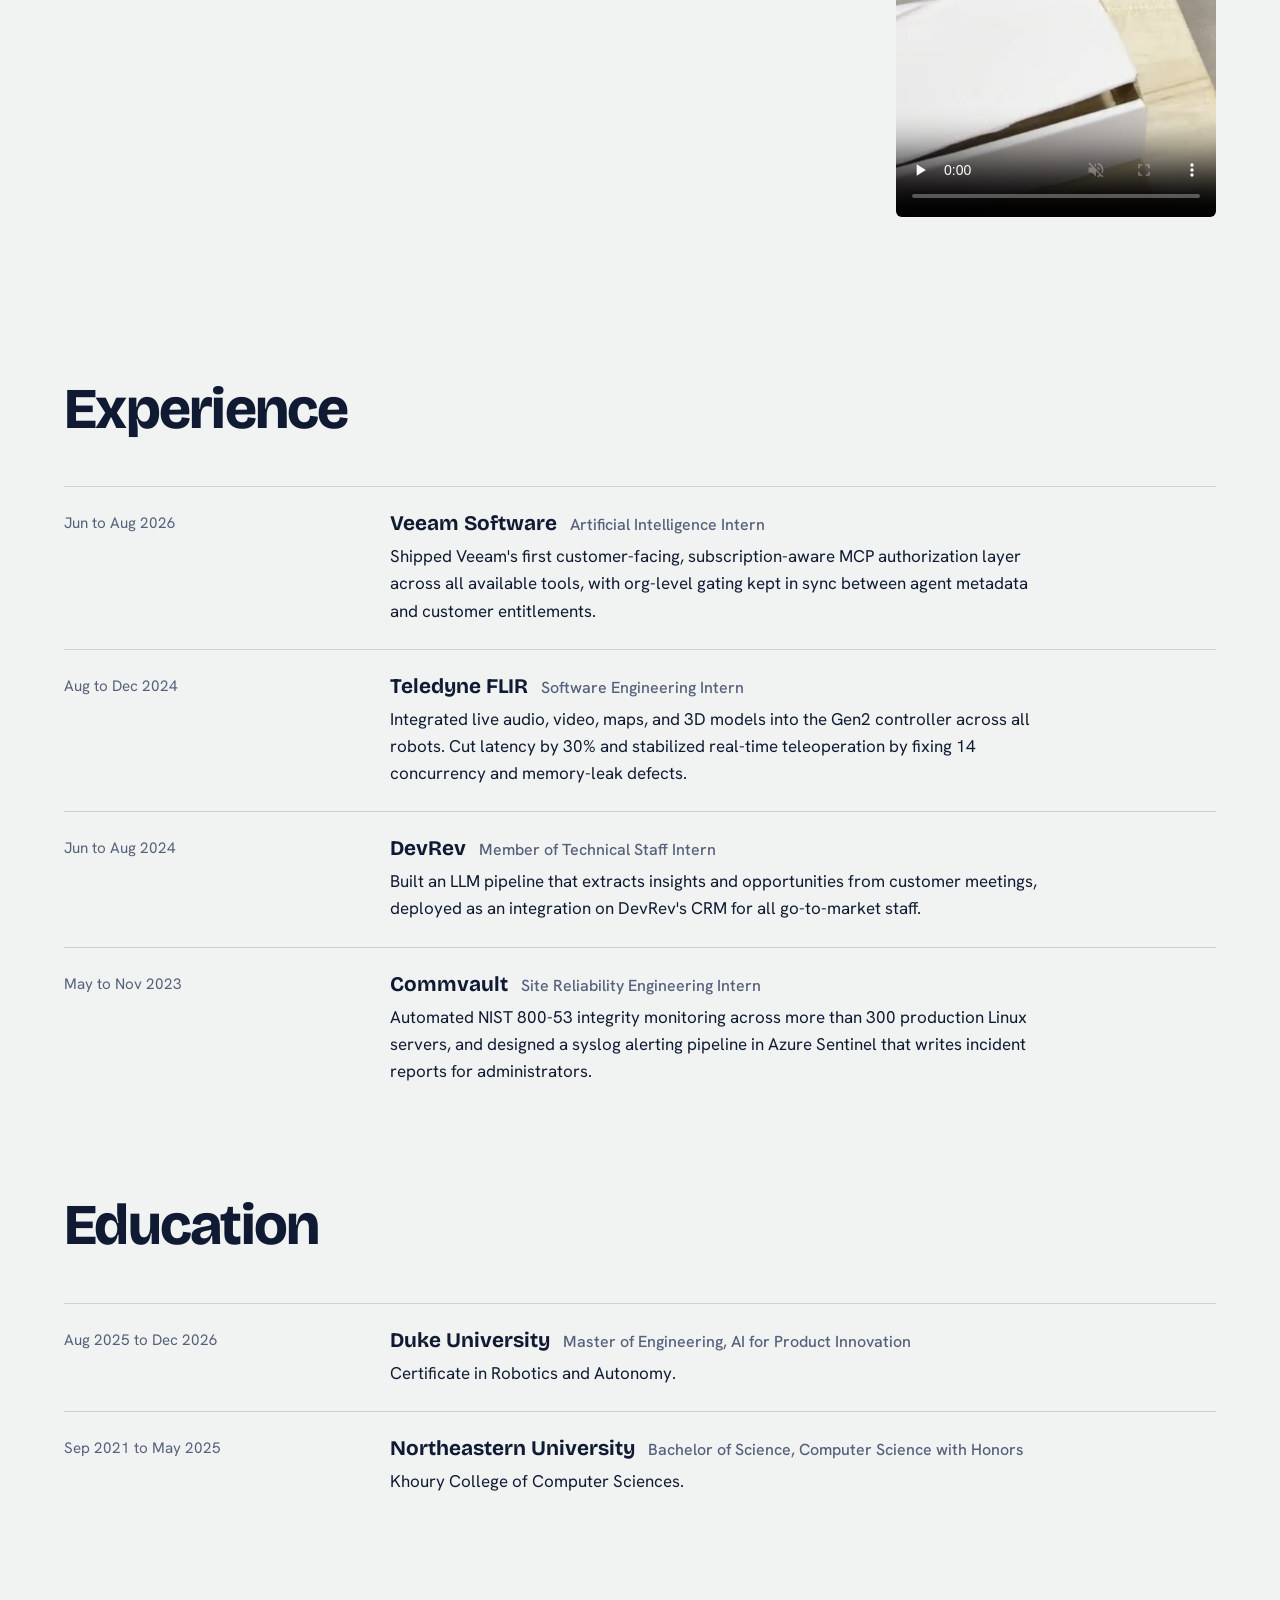
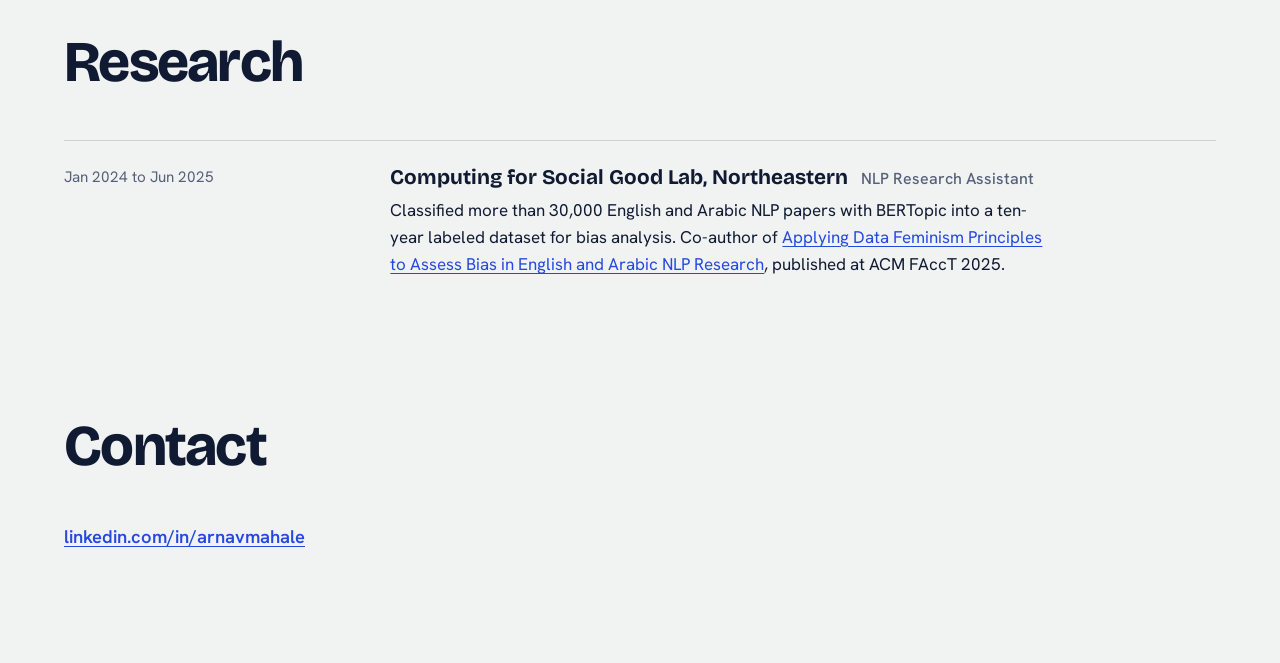
==== commit 57382d48: "Link TerrainGen to the playable game and update its description Co-Authored-By: Claude Fable 5.2 <no" ====
--- a/index.html
+++ b/index.html
@@ -39,23 +39,10 @@
       <article class="project">
         <div class="project-body">
           <h3>TerrainGen</h3>
-          <p>Generates playable 2D platformer levels in the style of SuperTux. A difficulty-conditioned convolutional VAE trained on 1,509 level segments proposes a level, then a physics-aware search pass adds the fewest platforms needed to make it possible to finish. That repair step raised medium-difficulty playability from 0.5% to 78.5% while keeping the tile mix the model learned.</p>
-
-          <div class="demo demo-wide" id="terrainDemo">
-            <p class="demo-title">Try it. Each click samples a new level from the model in your browser.</p>
-            <p class="click-controls">
-              <span class="segmented" role="group" aria-label="Difficulty">
-                <button type="button" data-bucket="0">Easy</button>
-                <button type="button" data-bucket="1">Medium</button>
-                <button type="button" data-bucket="2">Hard</button>
-              </span>
-              <button type="button" class="demo-button" id="terrainGenerate">Generate a level</button>
-              <label class="click-toggle"><input type="checkbox" id="terrainRepair" checked> Apply the repair pass</label>
-            </p>
-            <canvas id="terrainCanvas" role="img" aria-label="Generated platformer level"></canvas>
-            <p class="terrain-key"><span class="key-solid"></span>Ground <span class="key-hazard"></span>Hazard <span class="key-platform"></span>Platform added by repair</p>
-            <p class="demo-status" id="terrainStatus" aria-live="polite">The player starts on the left edge and has to reach the right edge.</p>
-          </div>
+          <p>Generates playable platformer levels in the style of SuperTux. A difficulty-conditioned convolutional VAE trained on 1,509 level segments proposes a level, then a physics-aware search pass adds the fewest platforms needed to make it possible to finish. That repair step raised medium-difficulty playability from 0.5% to 78.5% while maintaining the tile distribution the model learned.</p>
+          <p class="project-links">
+            <a href="https://arnav161-genterrain.hf.space" target="_blank" rel="noopener">Play the game</a>
+          </p>
         </div>
       </article>
 
@@ -248,7 +235,5 @@
   <script src="demo-common.js" defer></script>
   <script src="demo-fresh.js" defer></script>
   <script src="demo-clicklens.js" defer></script>
-  <script src="terrain-core.js" defer></script>
-  <script src="demo-terrain.js" defer></script>
 </body>
 </html>
--- a/styles.css
+++ b/styles.css
@@ -265,28 +265,7 @@
 .click-card p { margin: 0; }
 .click-rank { font-family: var(--display); font-weight: 700; font-size: 1.25rem; margin-top: 10px !important; }
 
-.demo-wide { max-width: 860px; }
-.segmented { display: inline-flex; border: 1.5px solid var(--ink); border-radius: 999px; overflow: hidden; }
-.segmented button {
-  font: inherit;
-  font-weight: 600;
-  color: var(--ink);
-  background: transparent;
-  border: 0;
-  padding: 8px 16px;
-  cursor: pointer;
-}
-.segmented button + button { border-left: 1.5px solid var(--ink); }
-.segmented button[aria-pressed="true"] { background: var(--ink); color: var(--paper); }
 .demo-button:disabled { opacity: 0.55; cursor: default; }
-#terrainCanvas { display: block; width: 100%; height: auto; border-radius: 6px; image-rendering: pixelated; }
-.terrain-key { display: flex; flex-wrap: wrap; align-items: center; gap: 6px 8px; margin: 12px 0 6px; font-size: 0.92rem; color: var(--soft); }
-.terrain-key span { width: 14px; height: 14px; border-radius: 3px; display: inline-block; margin-left: 10px; }
-.terrain-key span:first-child { margin-left: 0; }
-.key-solid { background: #5b4636; }
-.key-hazard { background: #c8321f; }
-.key-platform { background: #f0a202; }
-#terrainStatus { margin: 0; }
 
 /* Roles */
 .roles { list-style: none; margin: 0; padding: 0; }
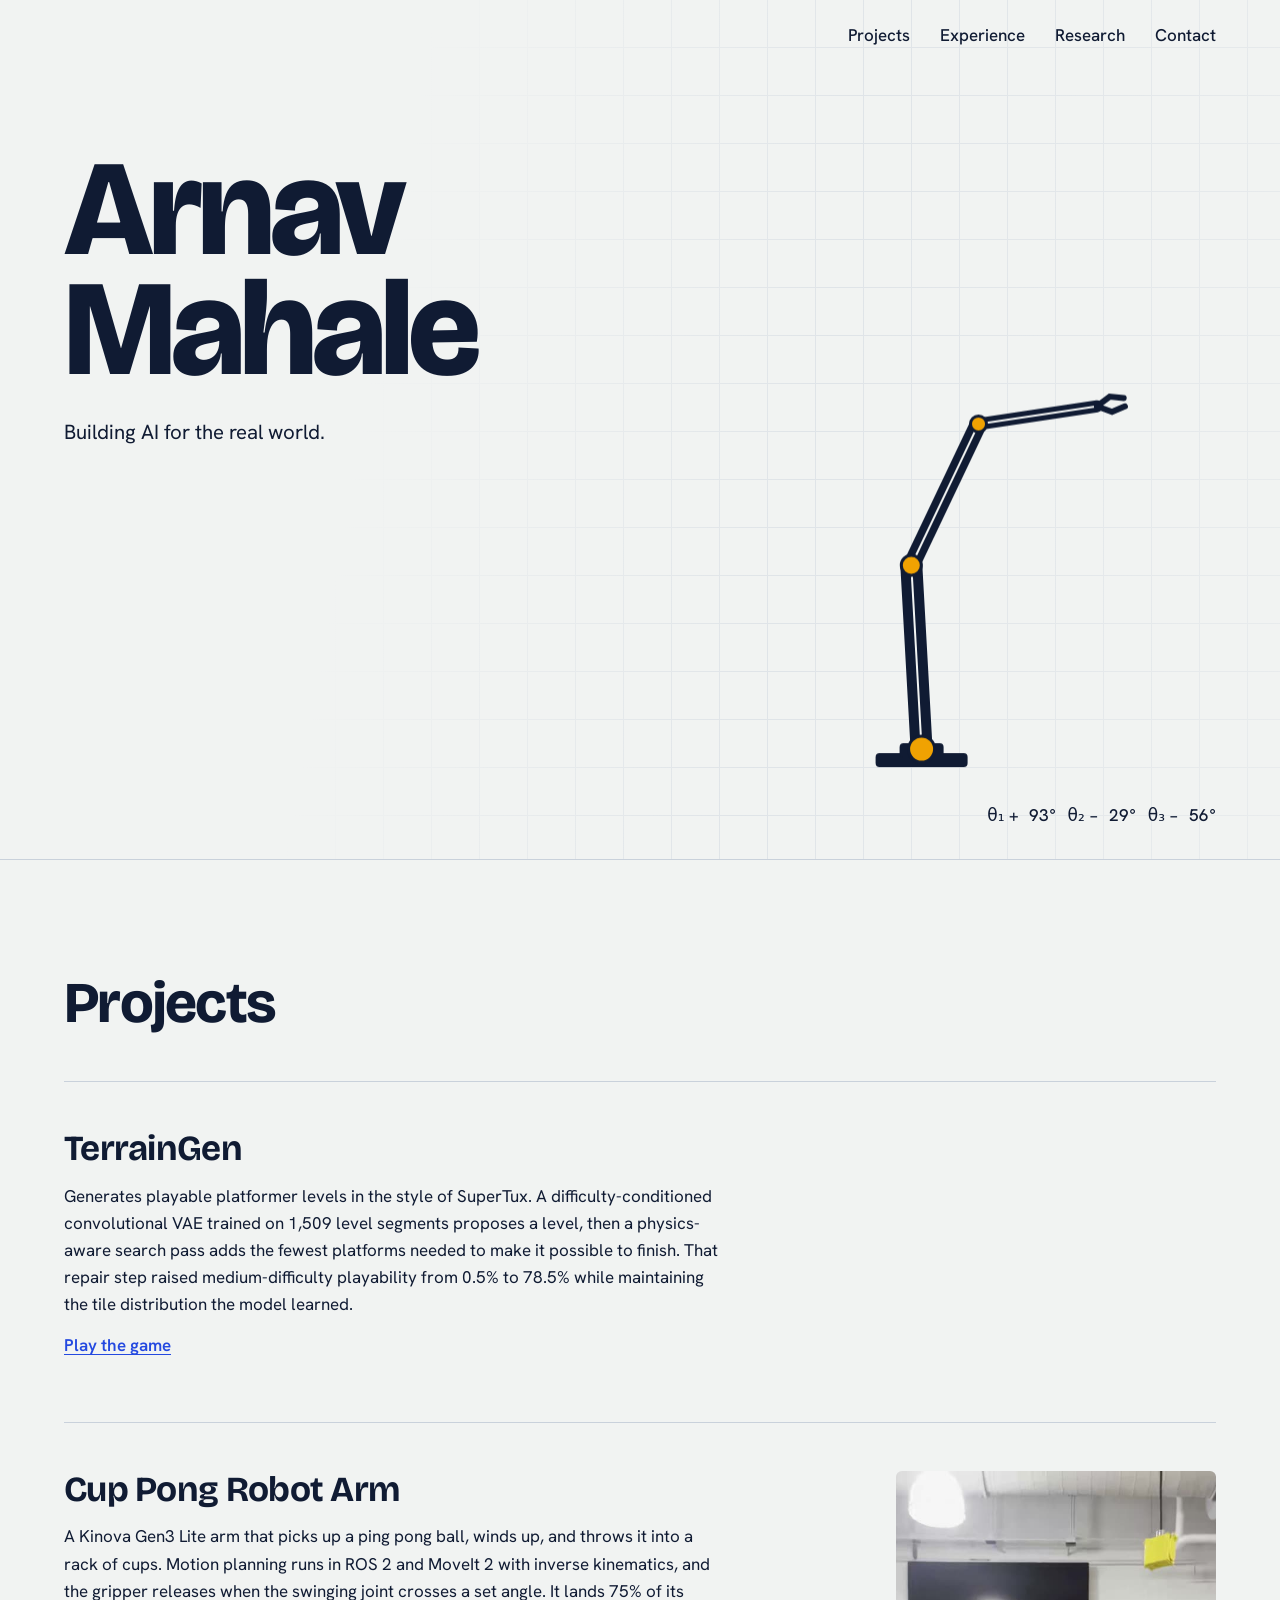
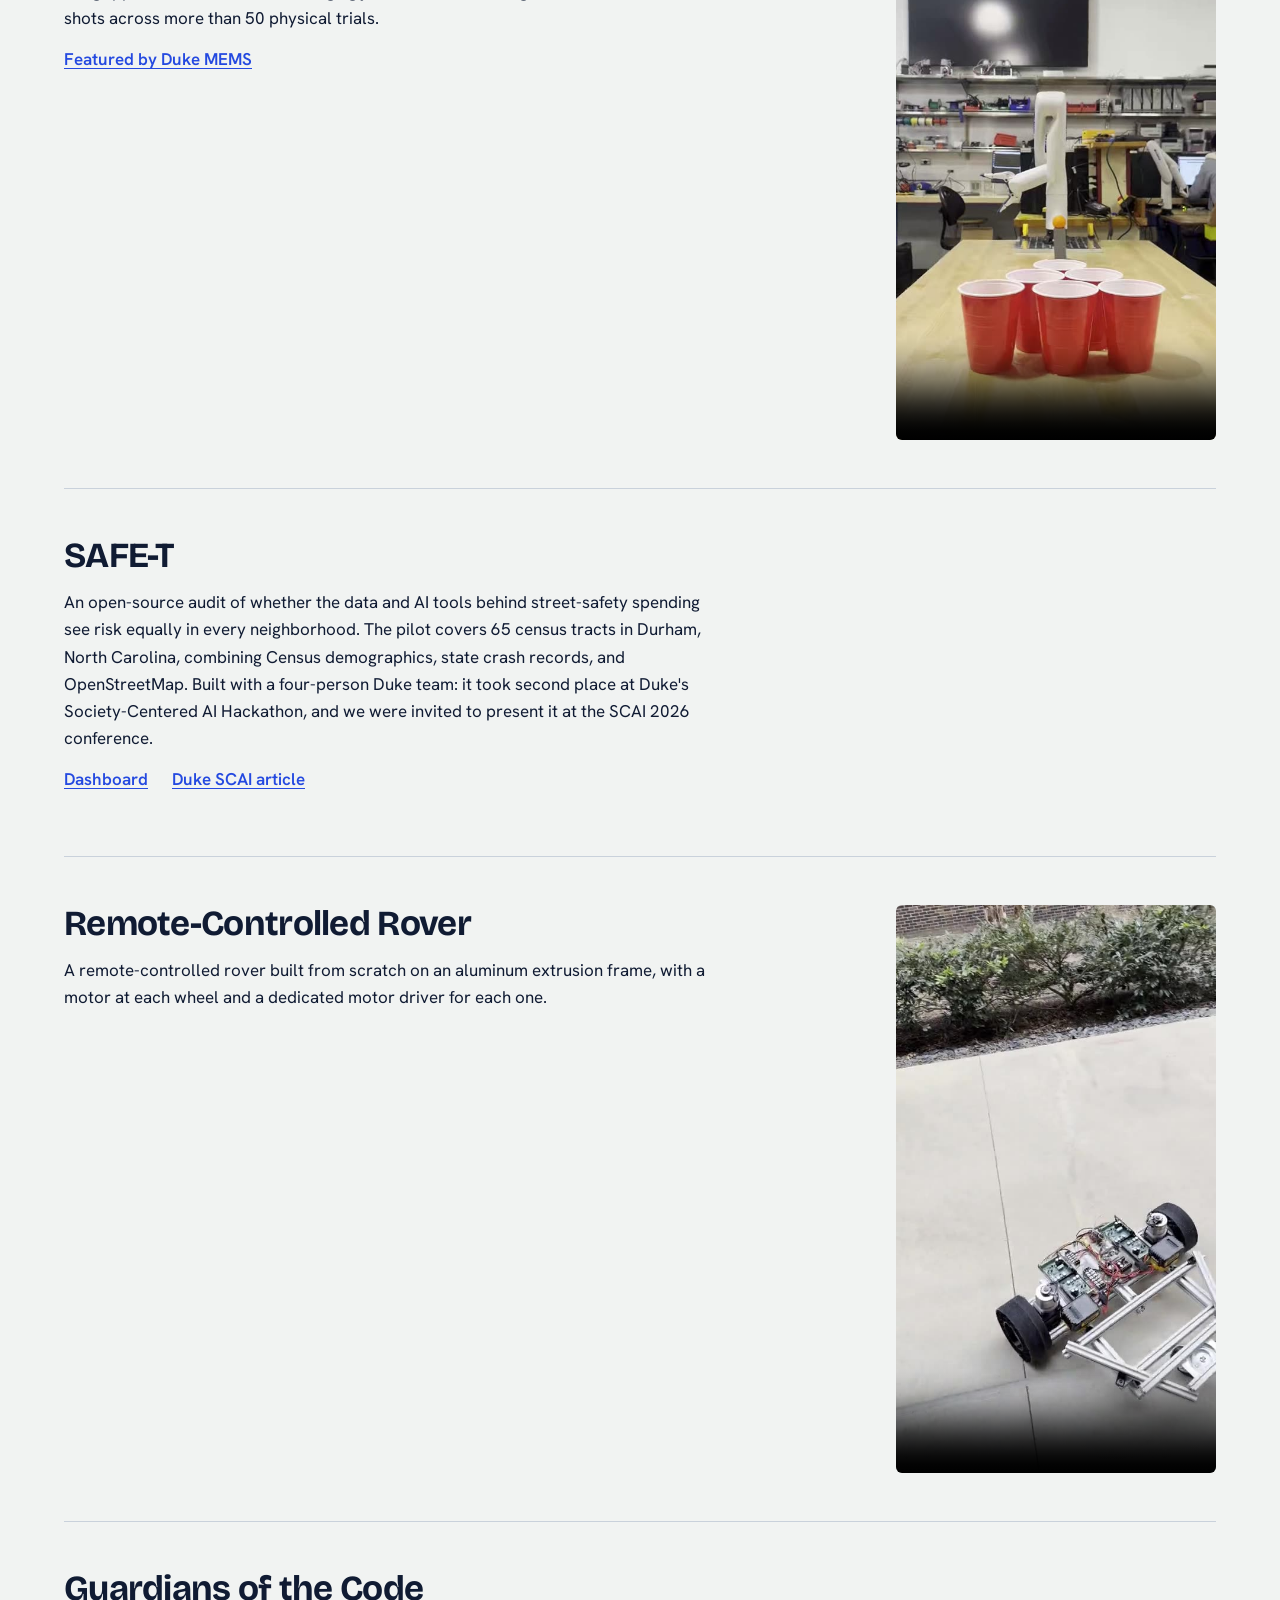
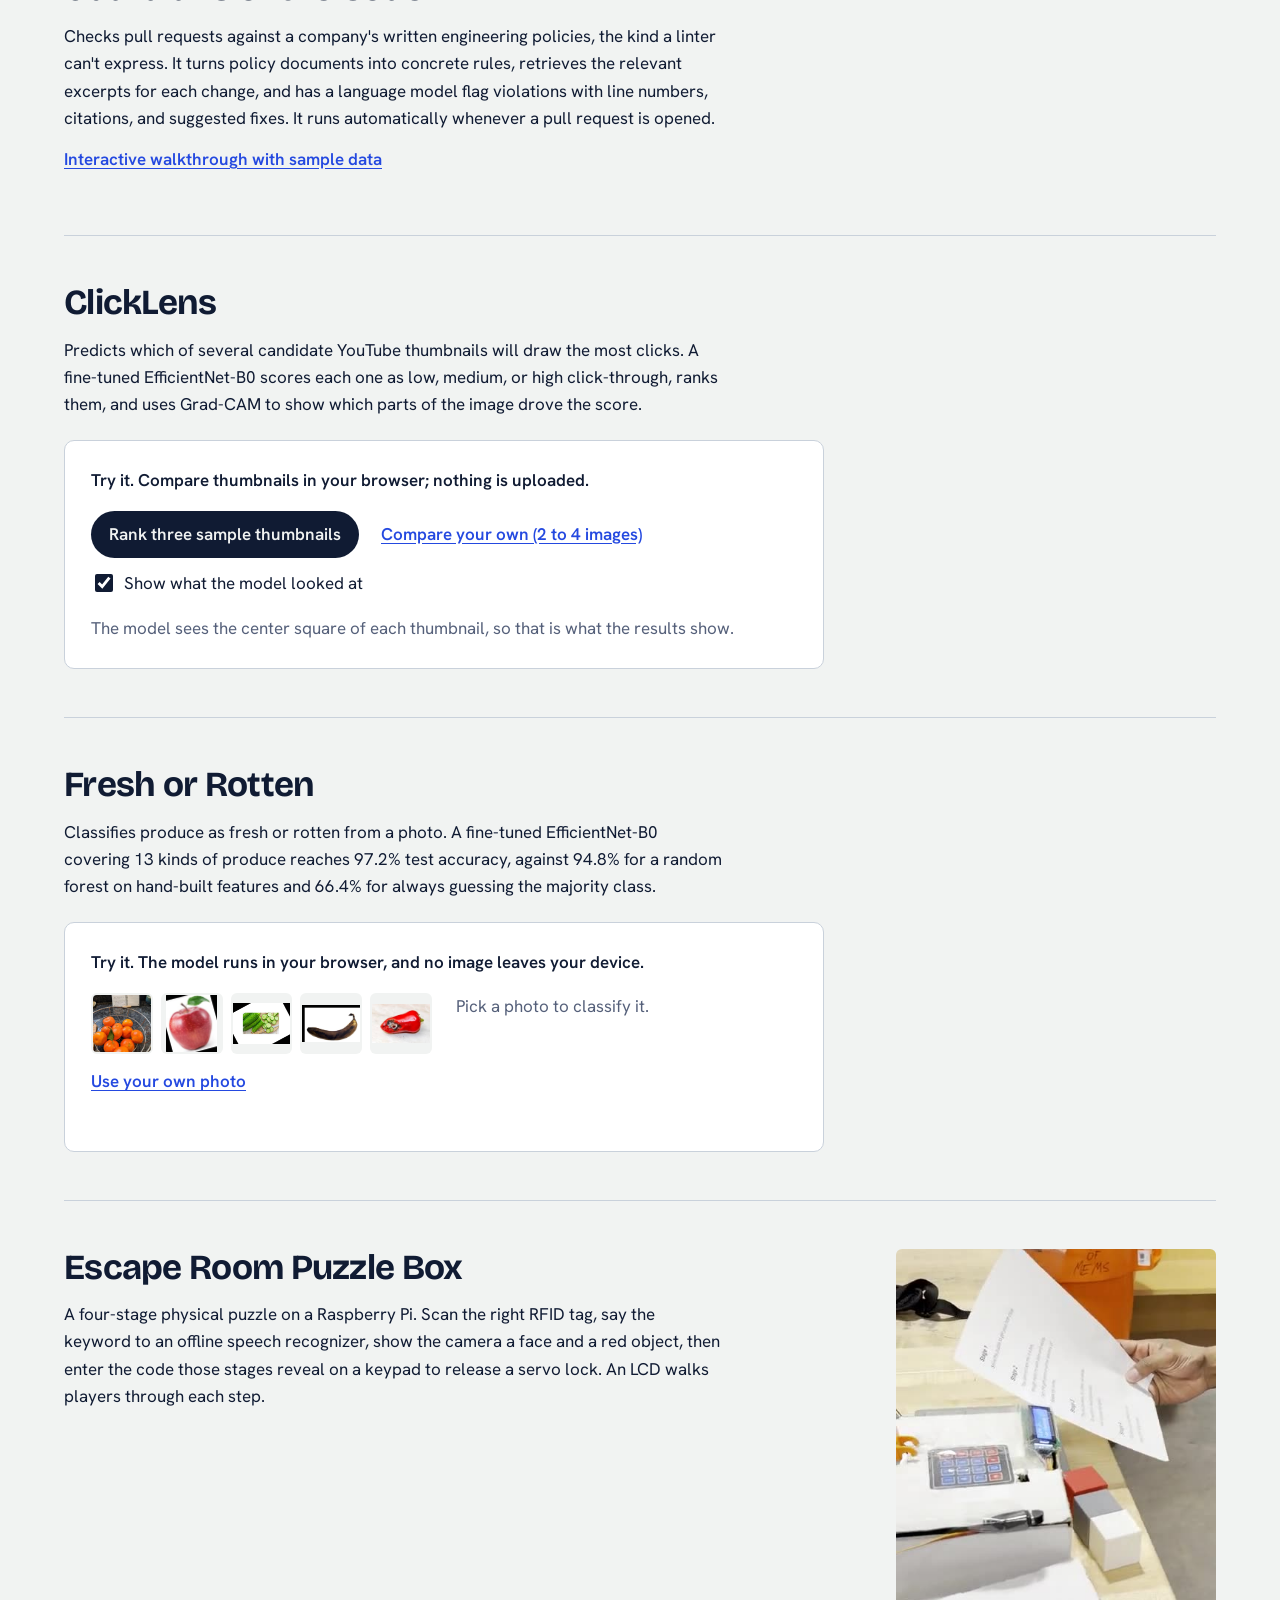
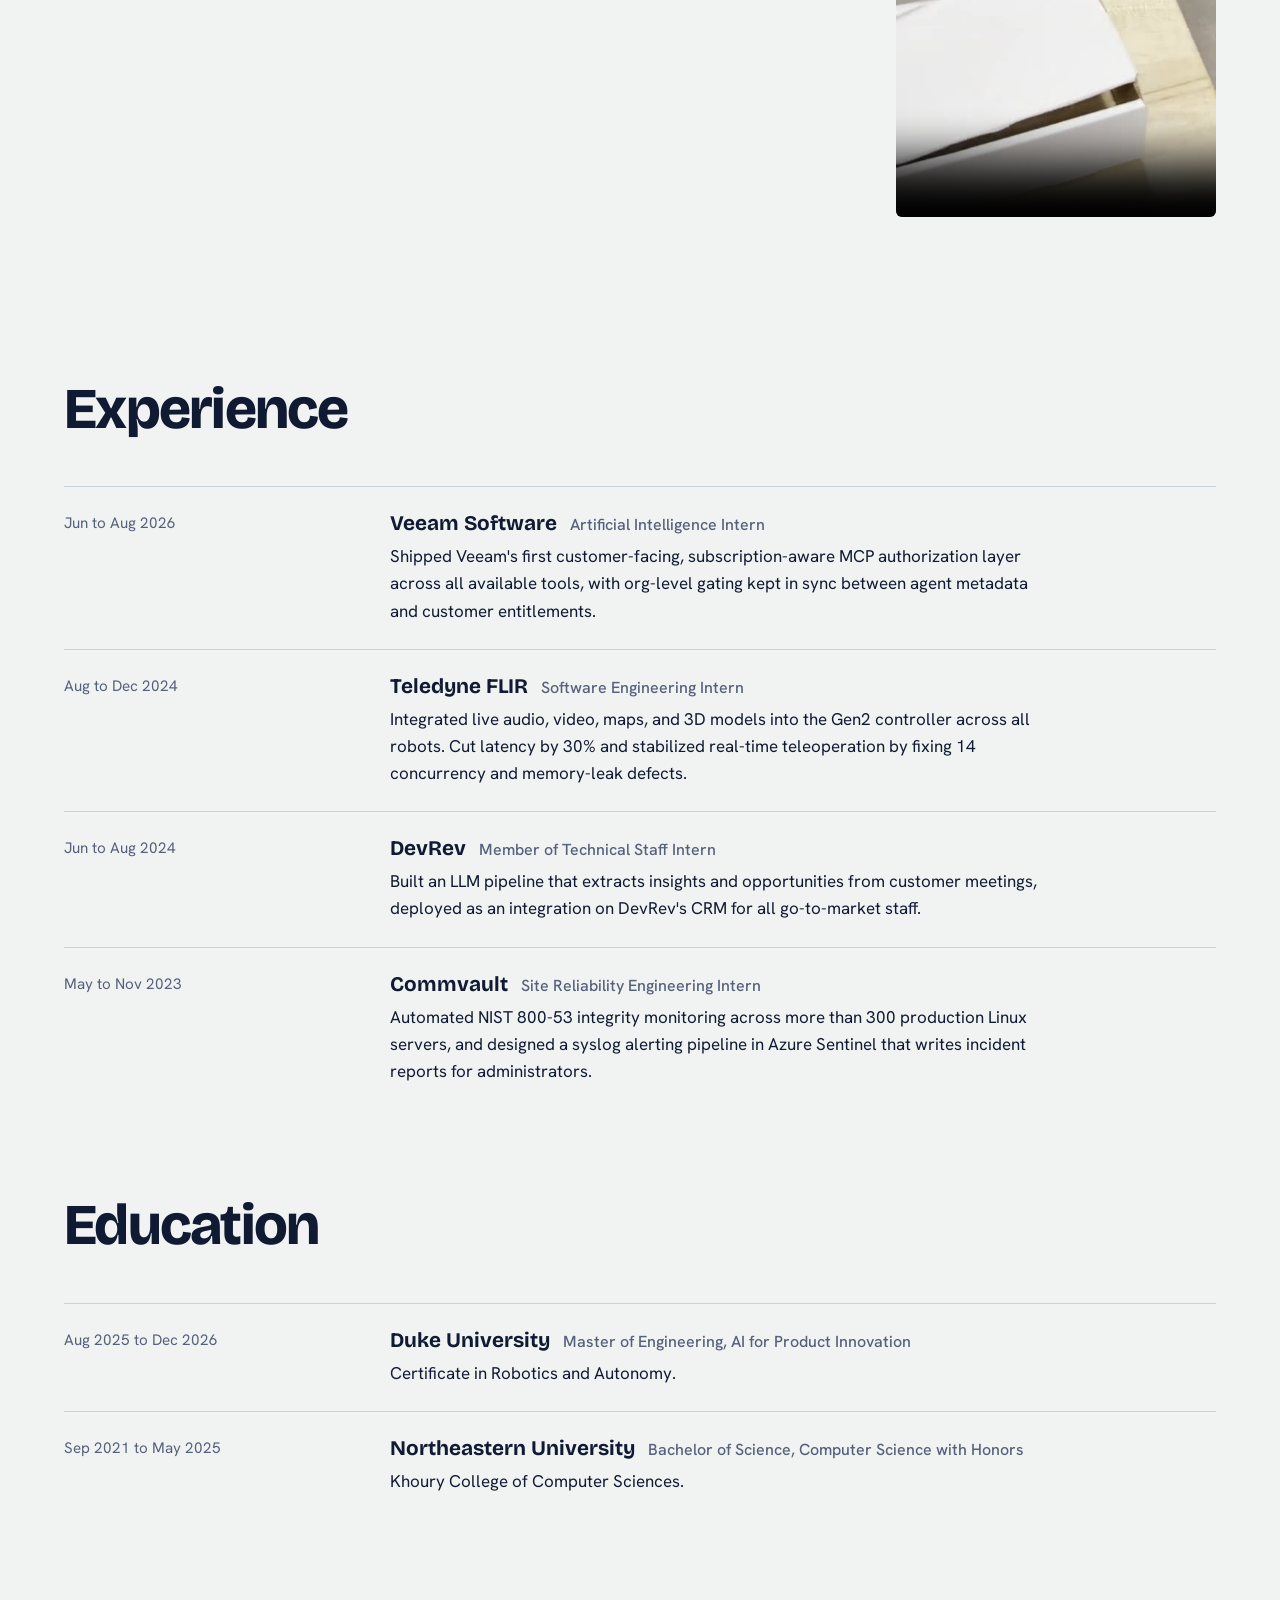
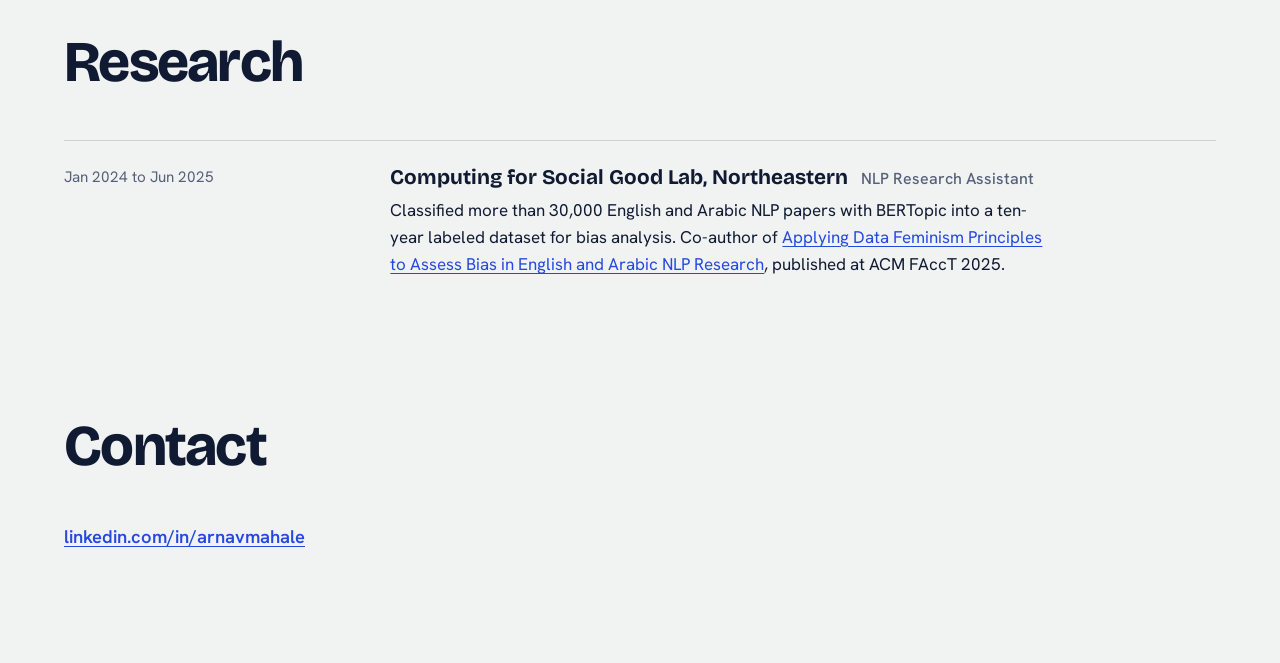
==== commit 4899bf5e: "Swap Cup Pong Robot Arm and SAFE-T in the project order Co-Authored-By: Claude Fable 5.2 <noreply@an" ====
--- a/index.html
+++ b/index.html
@@ -46,17 +46,6 @@
         </div>
       </article>
 
-      <article class="project">
-        <div class="project-body">
-          <h3>SAFE-T</h3>
-          <p>An open-source audit of whether the data and AI tools behind street-safety spending see risk equally in every neighborhood. The pilot covers 65 census tracts in Durham, North Carolina, combining Census demographics, state crash records, and OpenStreetMap. Built with a four-person Duke team: it took second place at Duke's Society-Centered AI Hackathon, and we were invited to present it at the SCAI 2026 conference.</p>
-          <p class="project-links">
-            <a href="https://safe-t-ai.github.io/" target="_blank" rel="noopener">Dashboard</a>
-            <a href="https://scai.duke.edu/news/hackathon-impact-duke-students-build-safe-t-audit-bias-transportation-ai" target="_blank" rel="noopener">Duke SCAI article</a>
-          </p>
-        </div>
-      </article>
-
       <article class="project has-media">
         <div class="project-body">
           <h3>Cup Pong Robot Arm</h3>
@@ -69,6 +58,17 @@
           <video controls muted playsinline preload="none" poster="assets/media/cup-pong.jpg" aria-label="The arm throwing a ball into a rack of cups">
             <source src="assets/media/cup-pong.mp4" type="video/mp4">
           </video>
+        </div>
+      </article>
+
+      <article class="project">
+        <div class="project-body">
+          <h3>SAFE-T</h3>
+          <p>An open-source audit of whether the data and AI tools behind street-safety spending see risk equally in every neighborhood. The pilot covers 65 census tracts in Durham, North Carolina, combining Census demographics, state crash records, and OpenStreetMap. Built with a four-person Duke team: it took second place at Duke's Society-Centered AI Hackathon, and we were invited to present it at the SCAI 2026 conference.</p>
+          <p class="project-links">
+            <a href="https://safe-t-ai.github.io/" target="_blank" rel="noopener">Dashboard</a>
+            <a href="https://scai.duke.edu/news/hackathon-impact-duke-students-build-safe-t-audit-bias-transportation-ai" target="_blank" rel="noopener">Duke SCAI article</a>
+          </p>
         </div>
       </article>
 
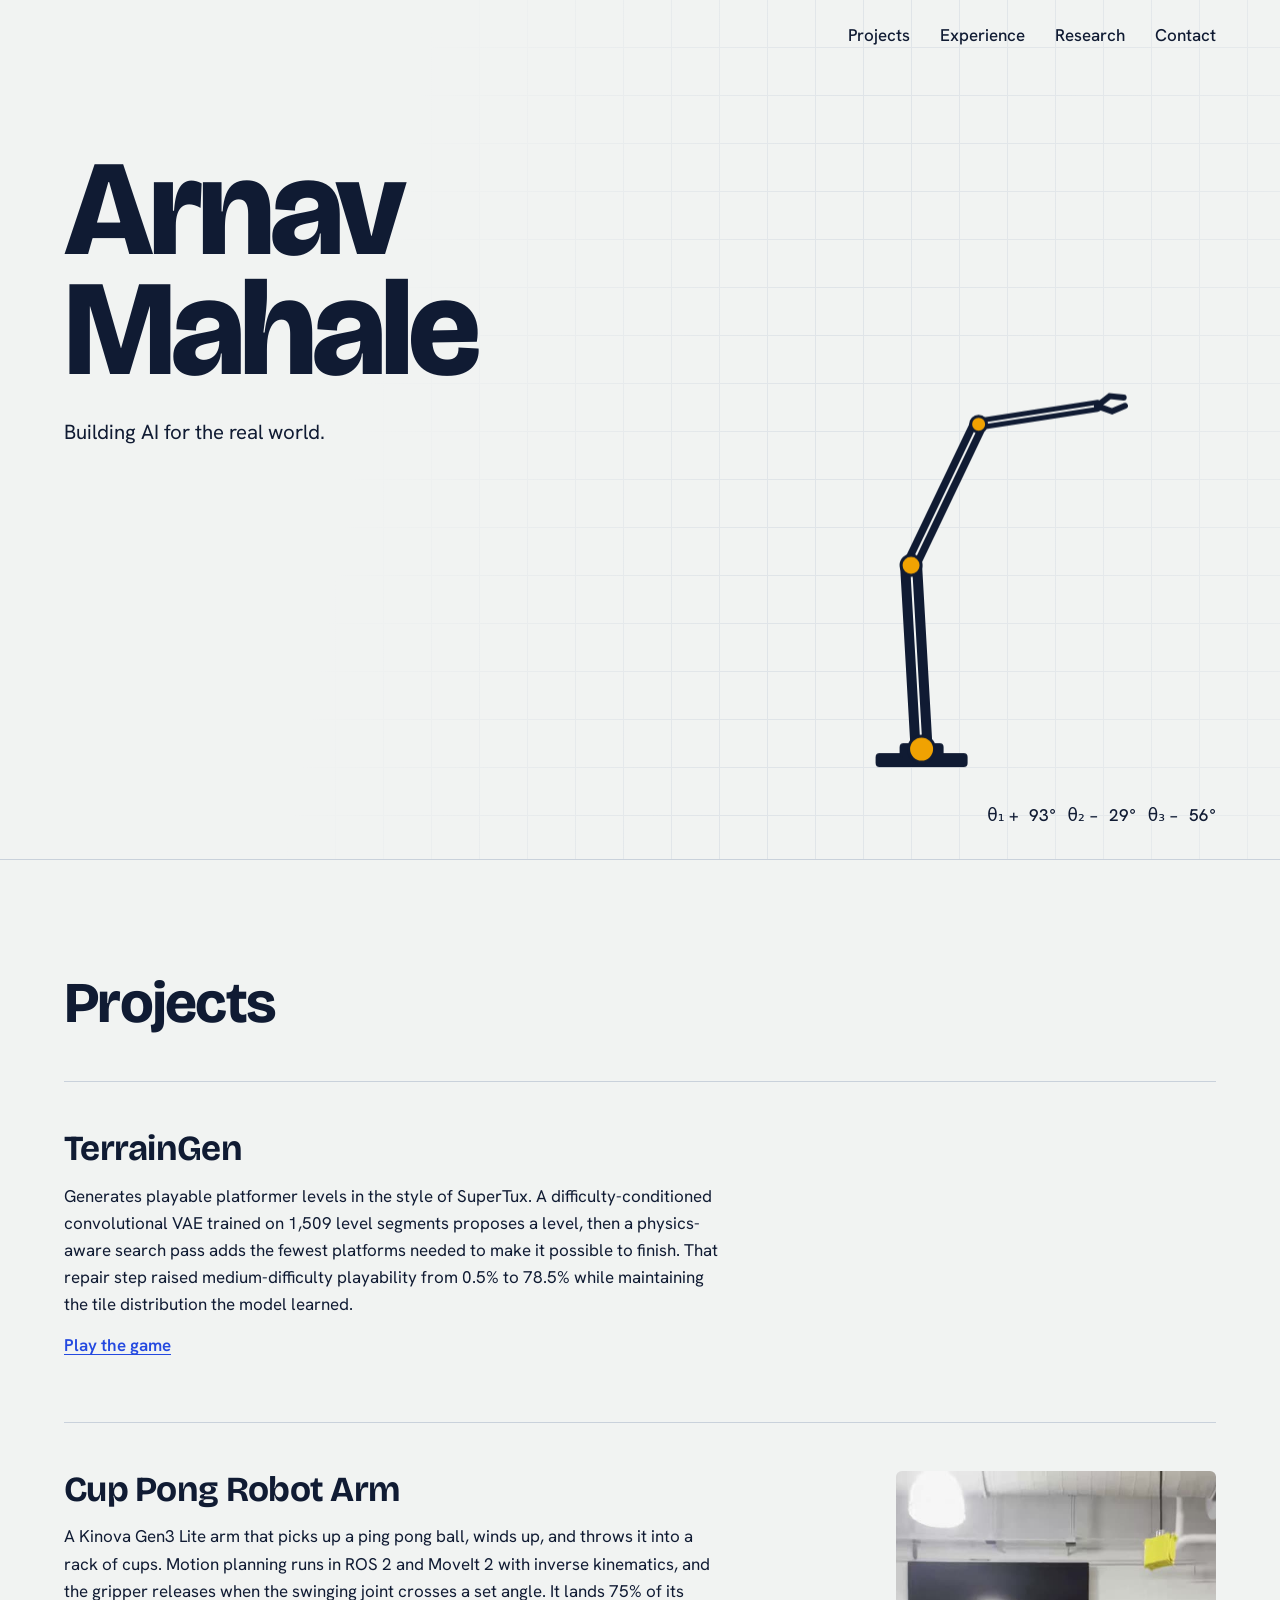
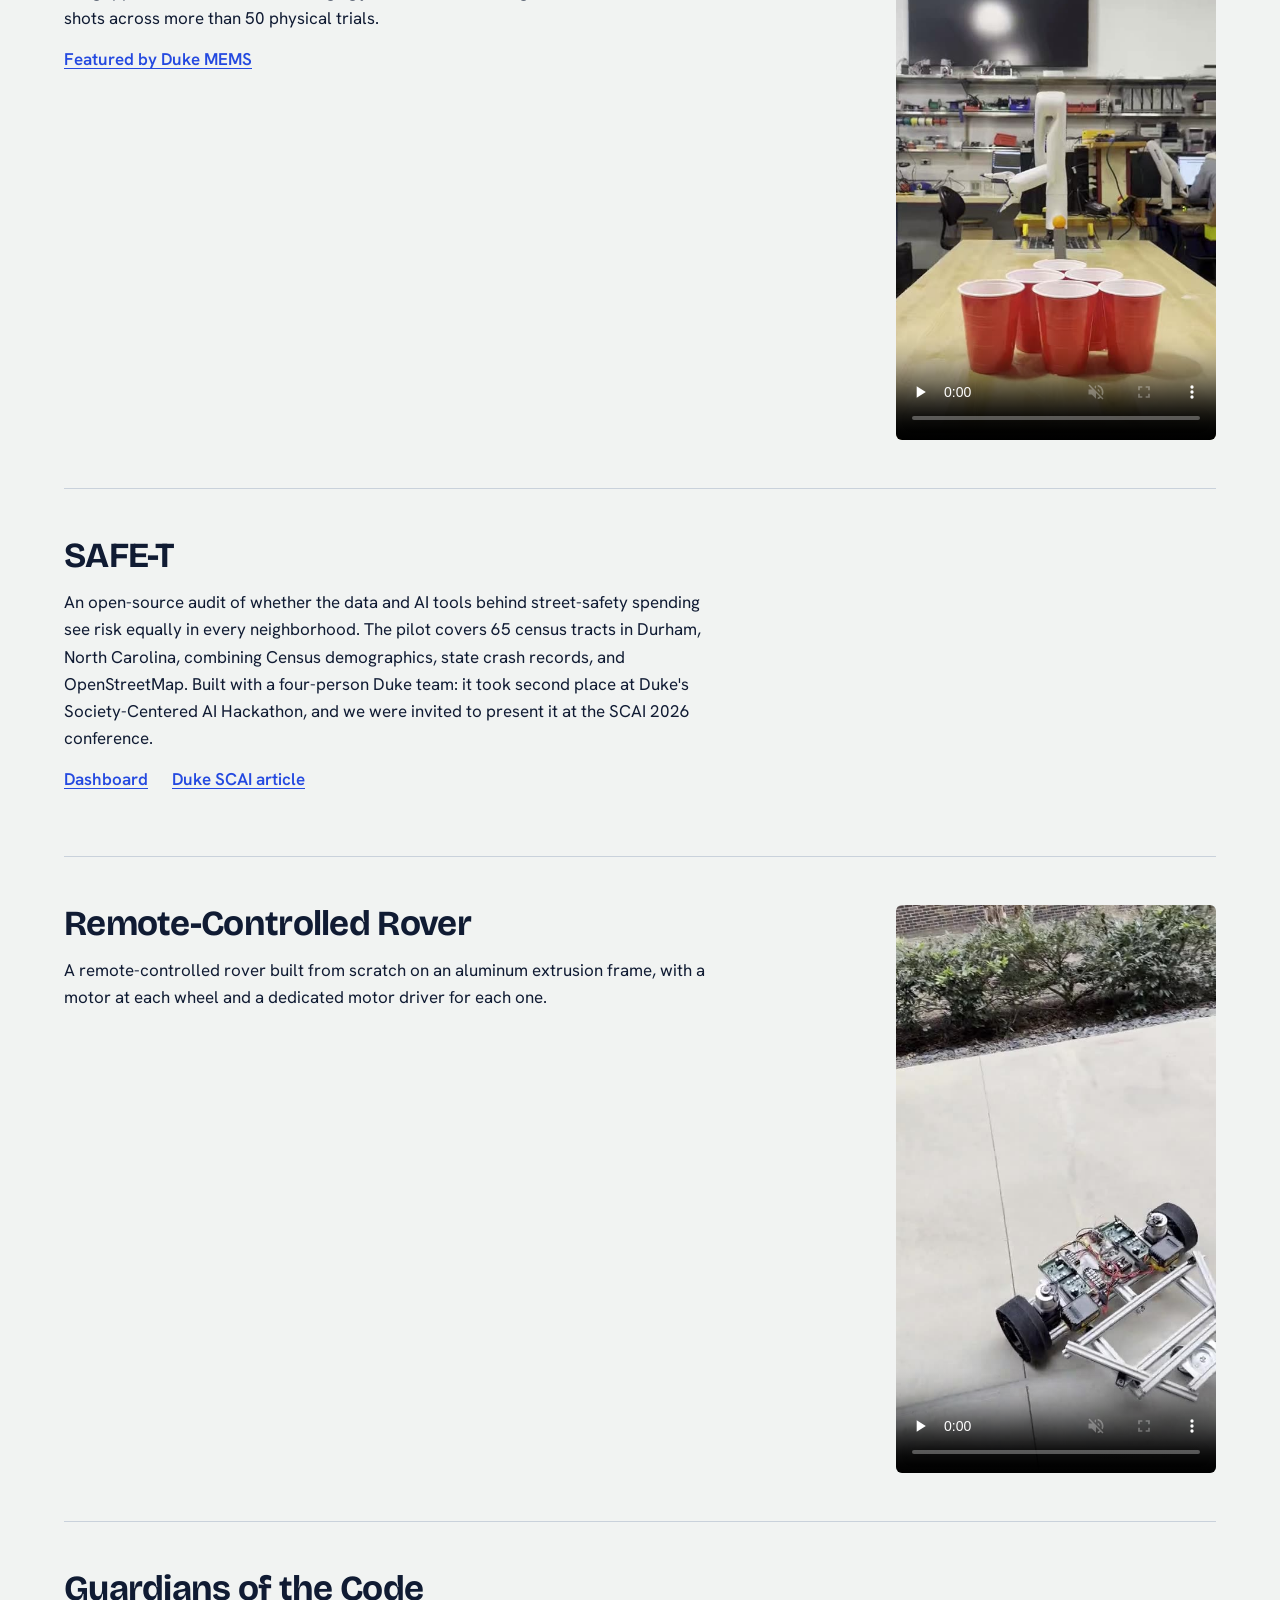
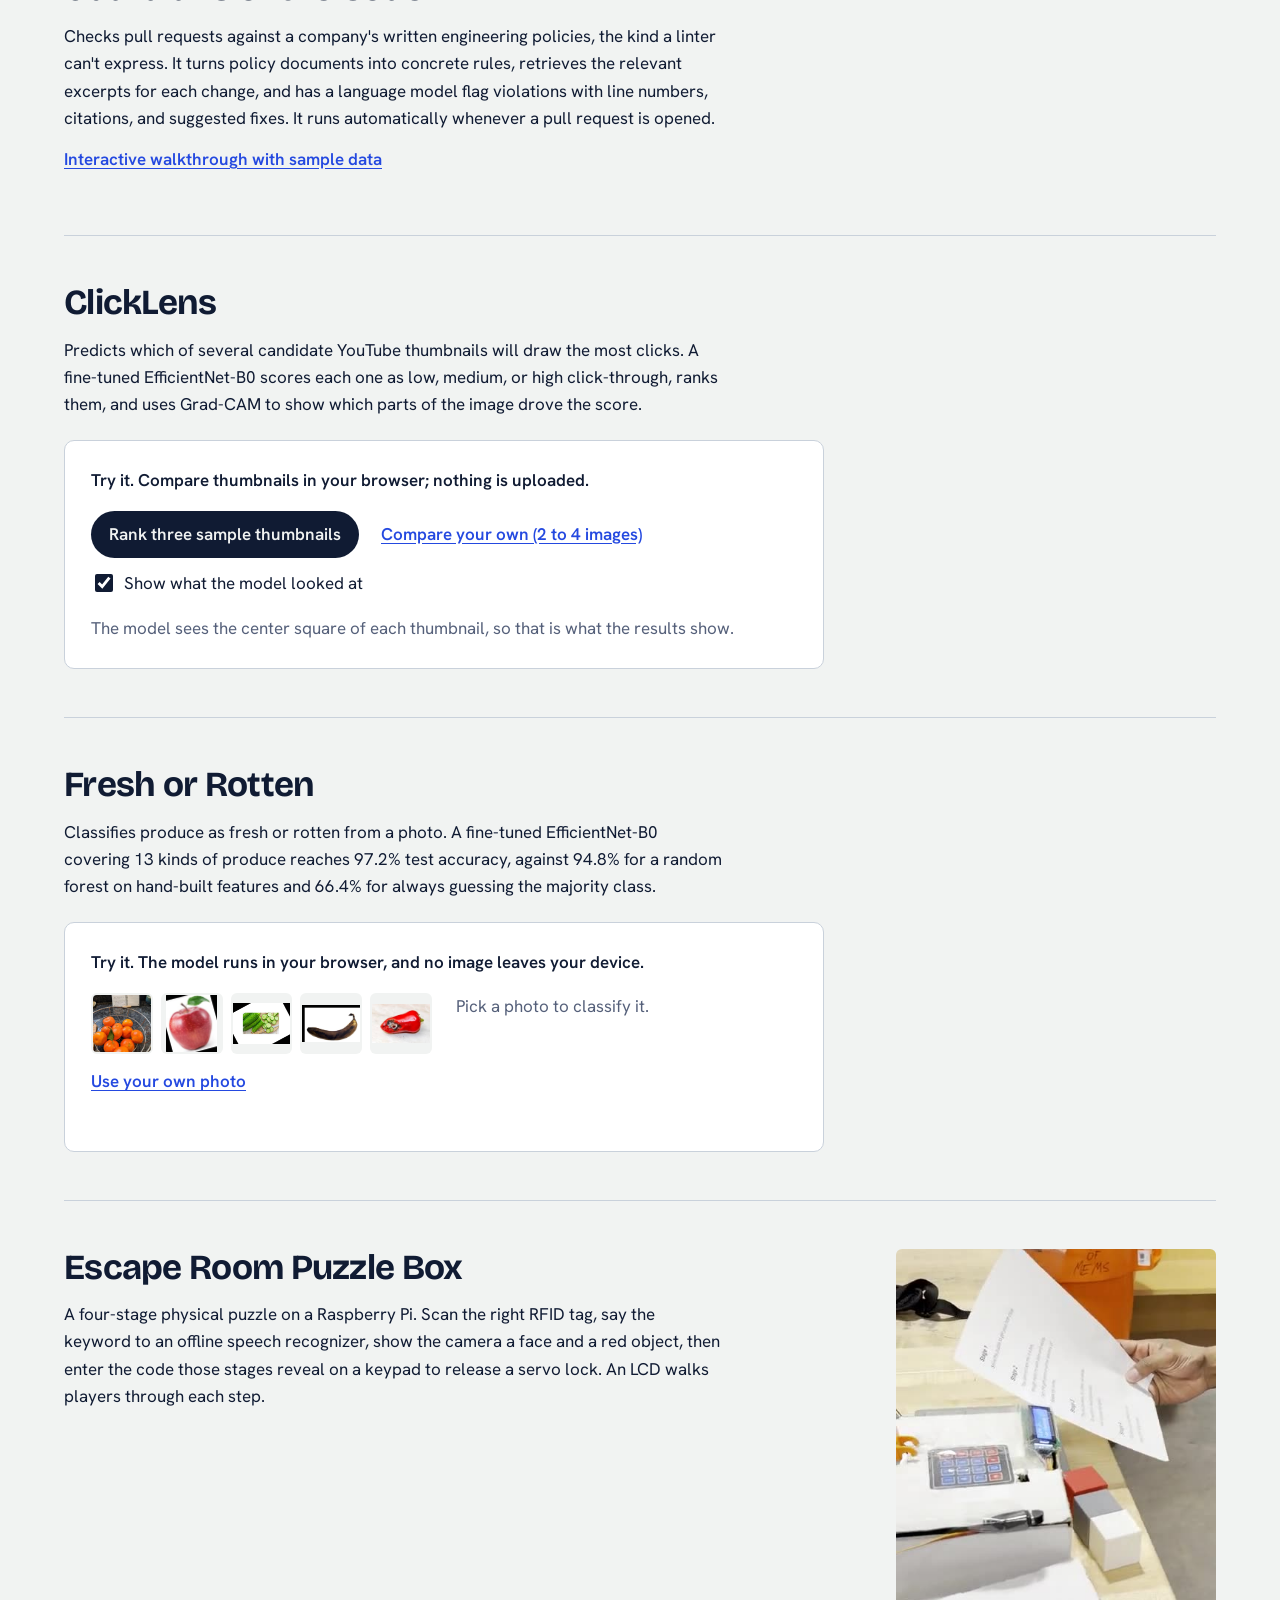
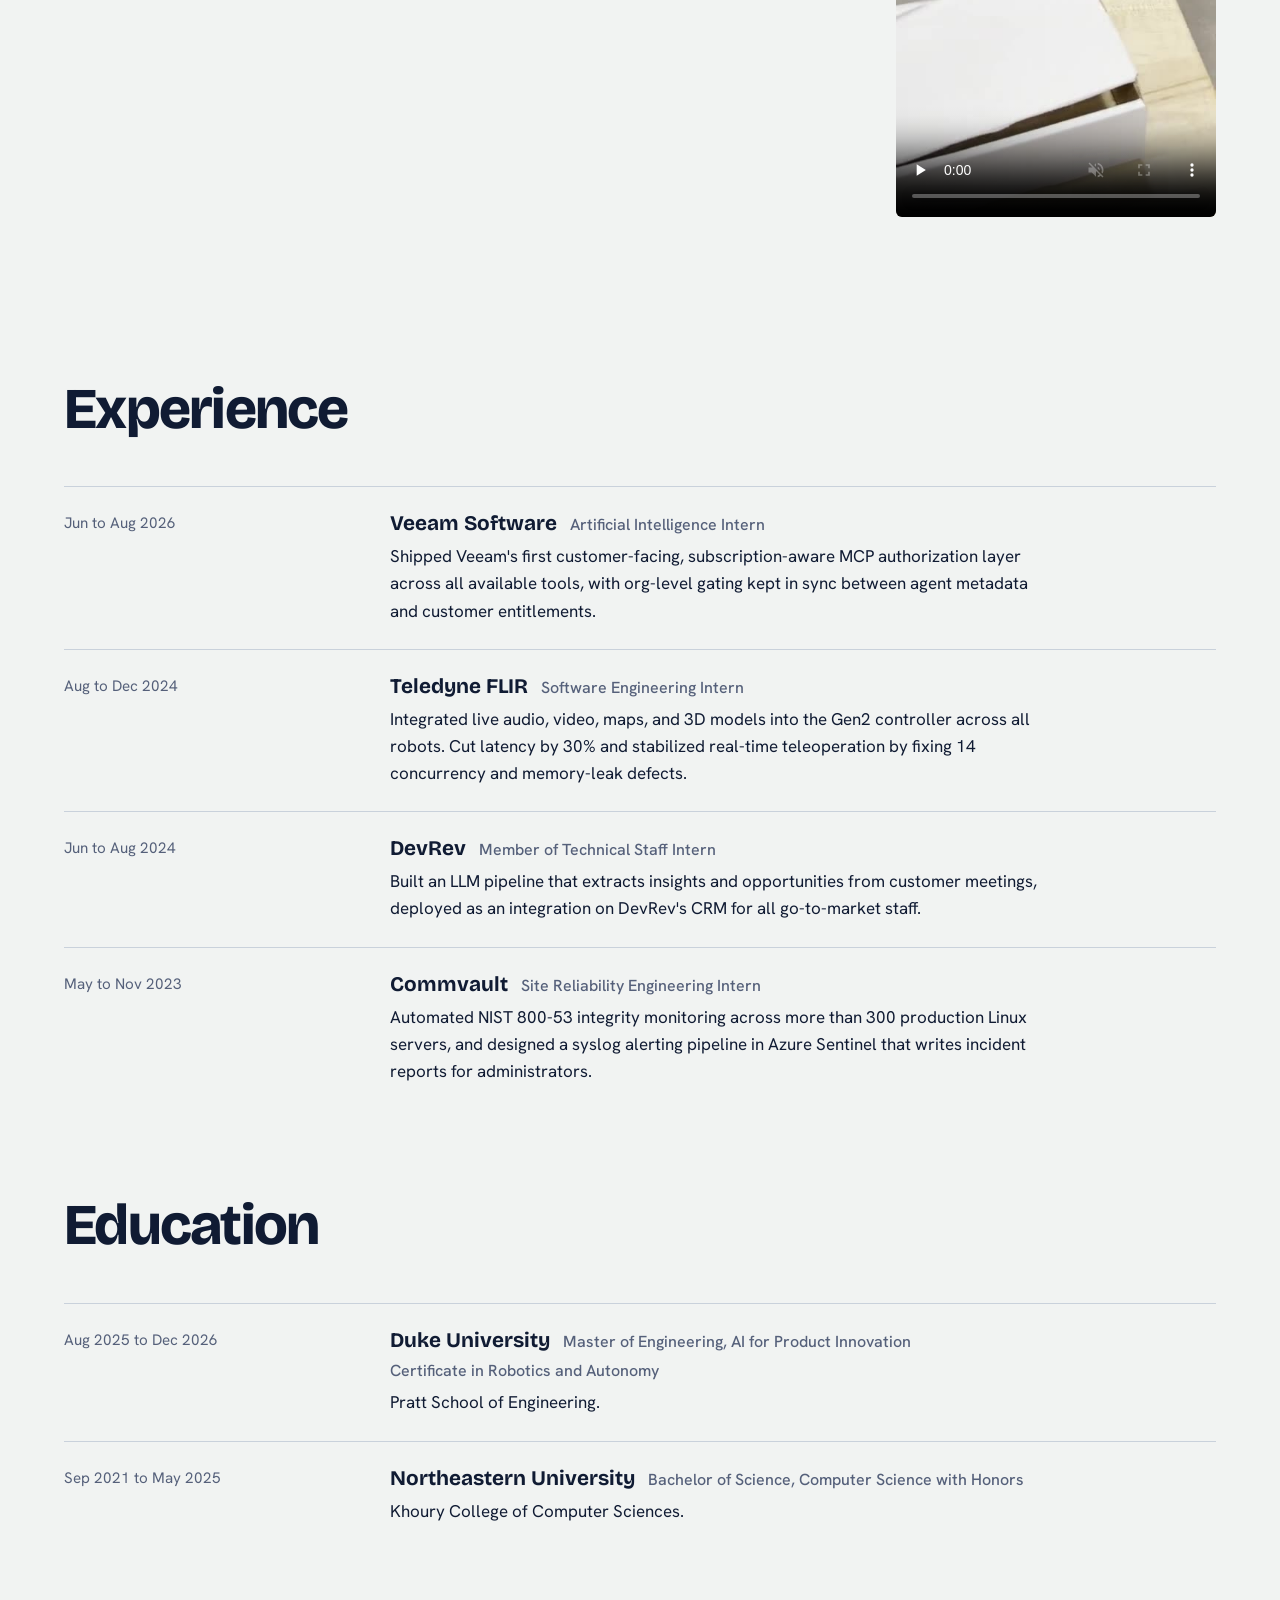
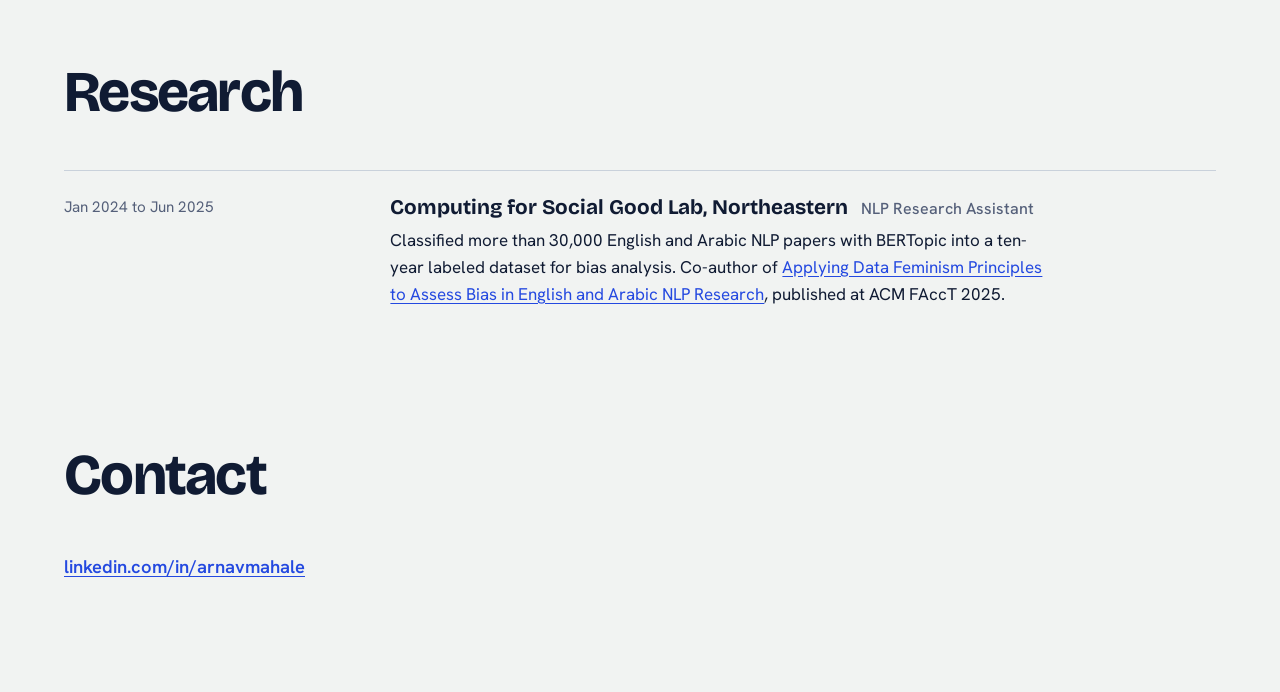
==== commit 367b9244: "Add Pratt School of Engineering and move the robotics certificate under the degree Co-Authored-By: C" ====
--- a/index.html
+++ b/index.html
@@ -197,7 +197,8 @@
           <p class="role-when">Aug 2025 to Dec 2026</p>
           <div>
             <h3>Duke University <span>Master of Engineering, AI for Product Innovation</span></h3>
-            <p>Certificate in Robotics and Autonomy.</p>
+            <p class="role-extra">Certificate in Robotics and Autonomy</p>
+            <p>Pratt School of Engineering.</p>
           </div>
         </li>
         <li>
--- a/styles.css
+++ b/styles.css
@@ -280,6 +280,7 @@
 .roles h3 { font-family: var(--display); font-weight: 700; font-size: 1.3rem; margin: 0 0 6px; line-height: 1.25; }
 .roles h3 span { font-family: var(--body); font-weight: 500; font-size: 1rem; color: var(--soft); margin-left: 8px; }
 .roles div p { margin: 0; max-width: var(--measure); }
+.roles div p.role-extra { color: var(--soft); font-weight: 500; font-size: 1rem; margin: -2px 0 6px; }
 
 /* Contact */
 .contact { padding-bottom: 96px; }
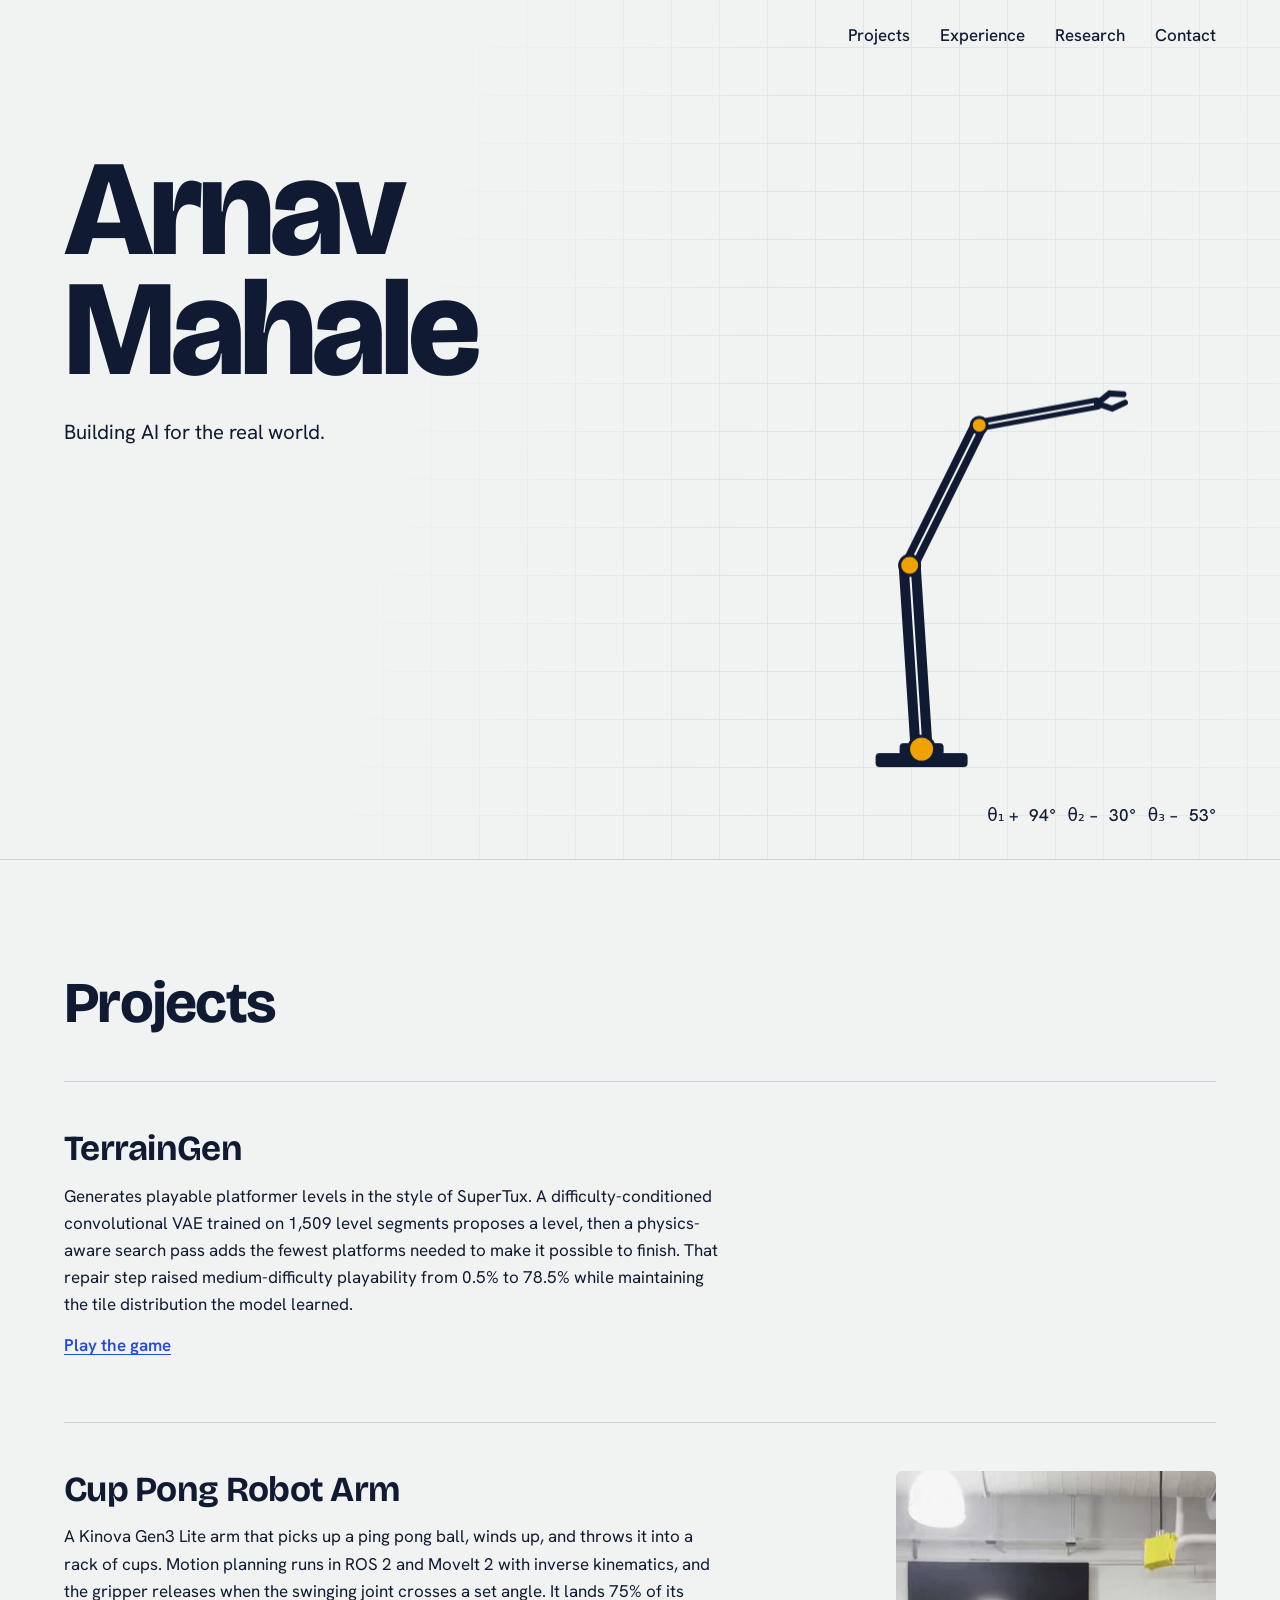
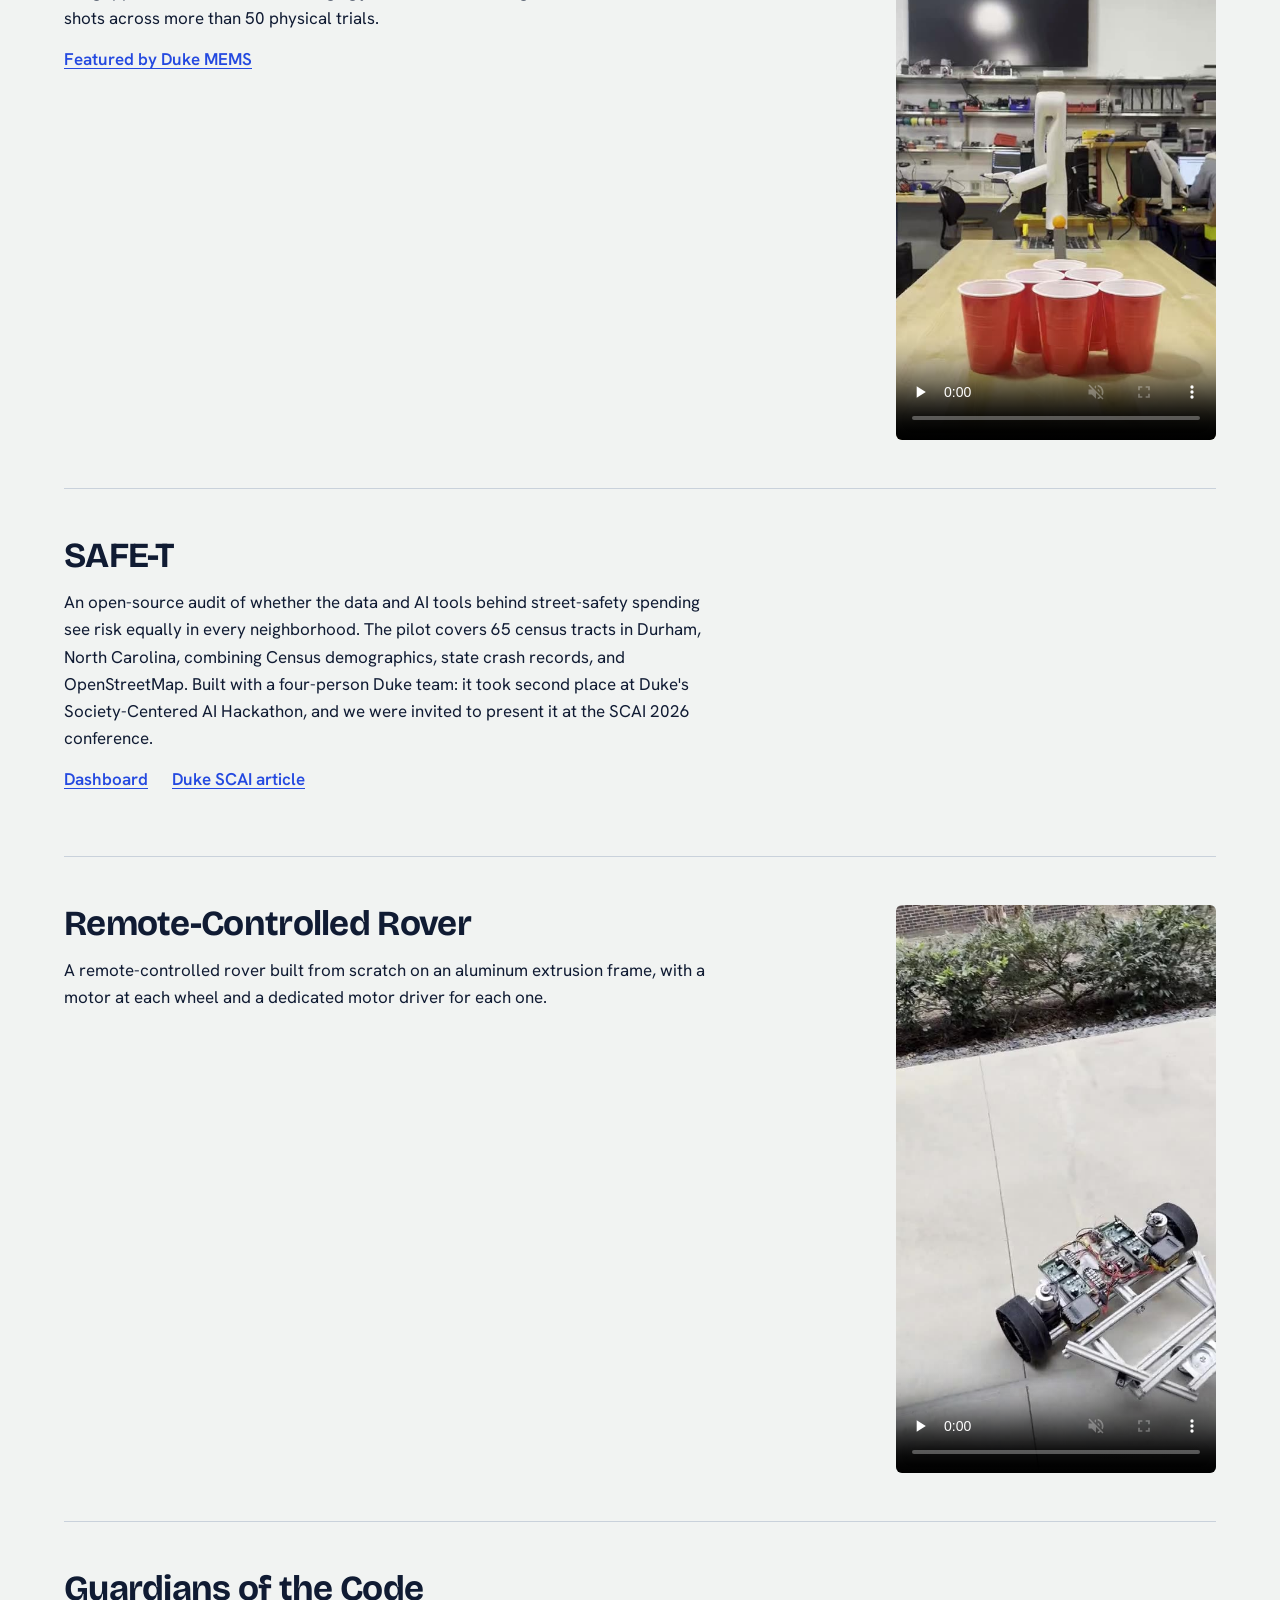
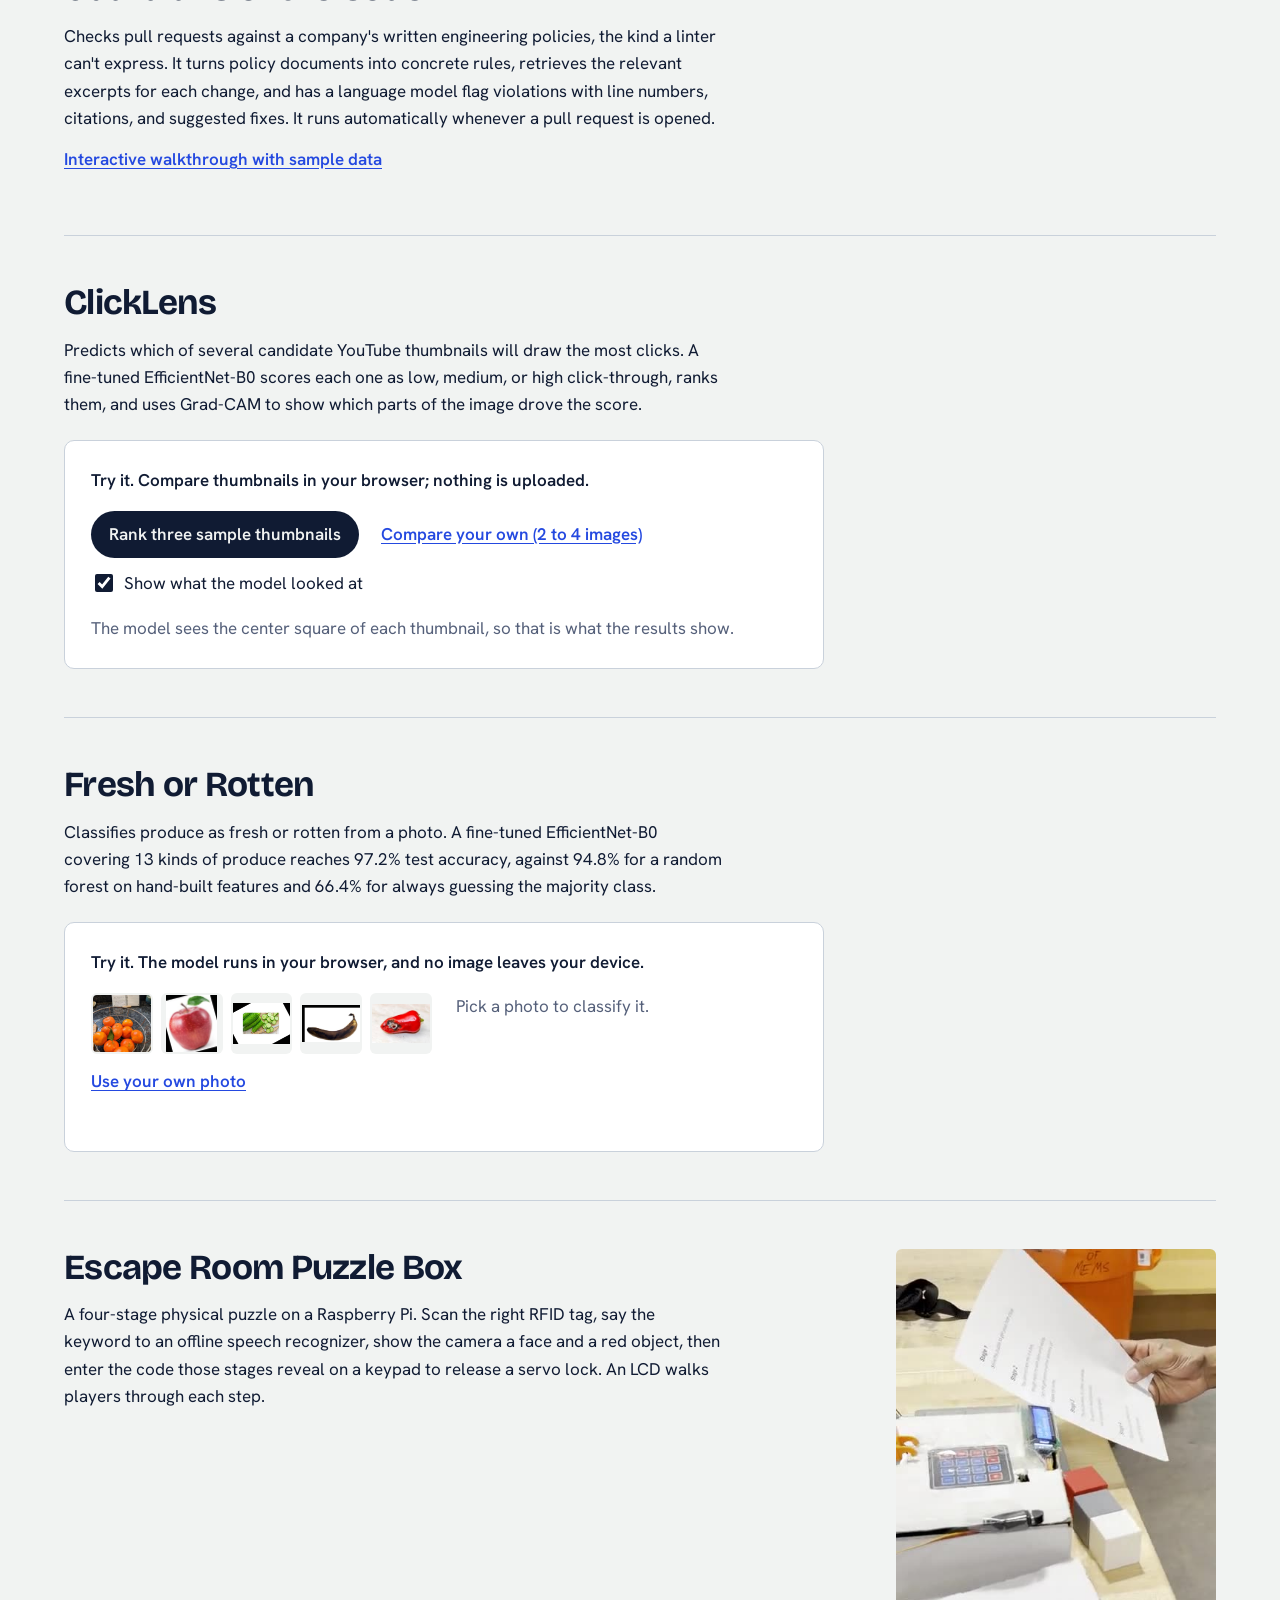
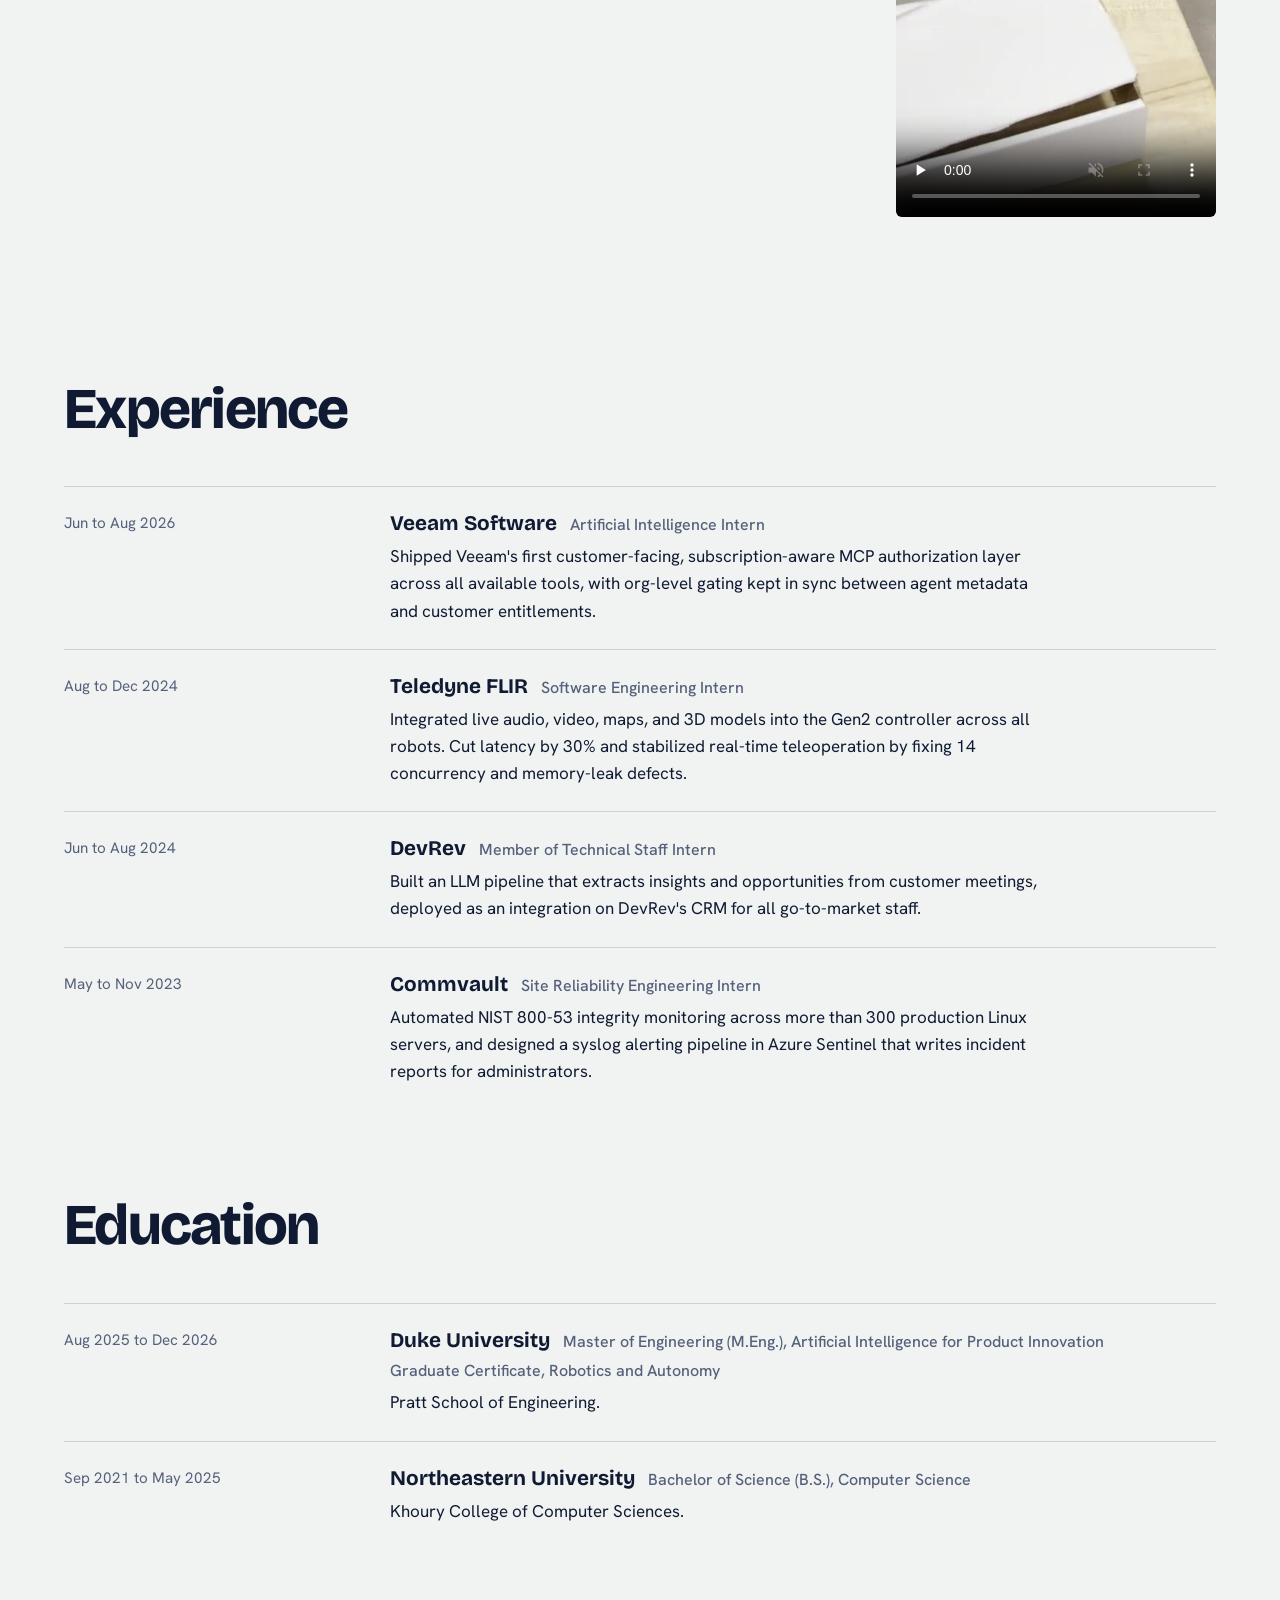
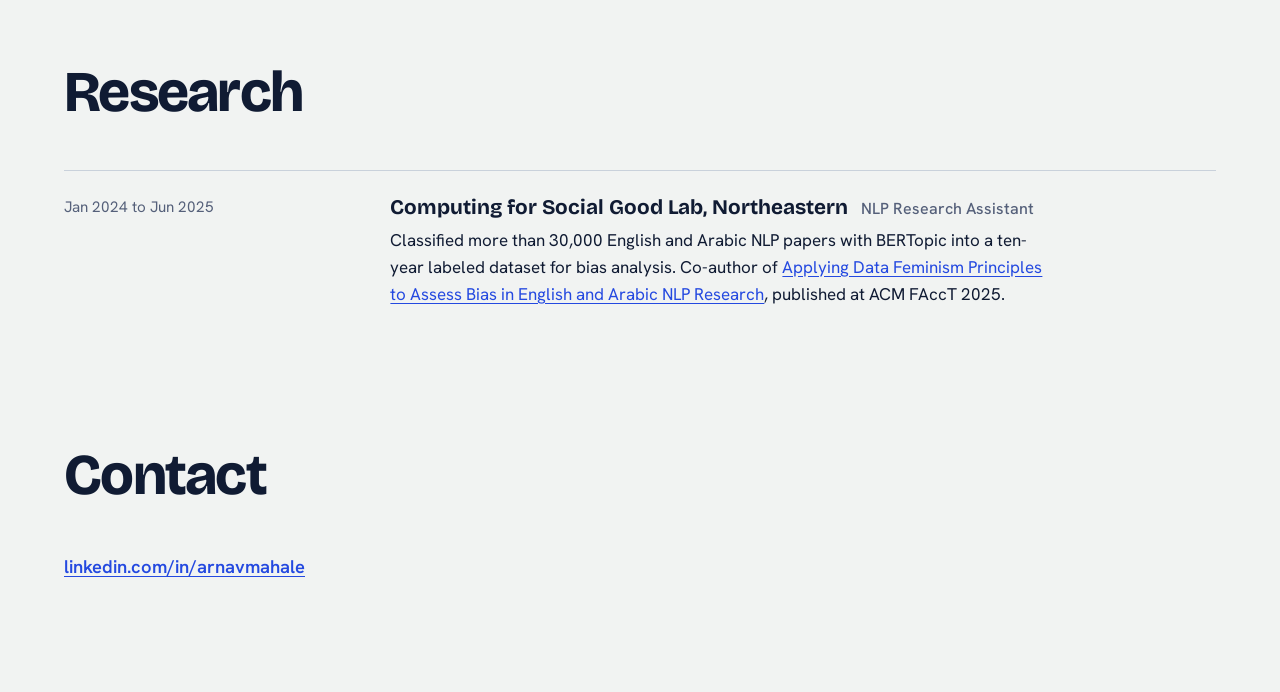
==== commit f631df12: "Use formal degree names in education Co-Authored-By: Claude Fable 5.2 <noreply@anthropic.com> Claude" ====
--- a/index.html
+++ b/index.html
@@ -196,15 +196,15 @@
         <li>
           <p class="role-when">Aug 2025 to Dec 2026</p>
           <div>
-            <h3>Duke University <span>Master of Engineering, AI for Product Innovation</span></h3>
-            <p class="role-extra">Certificate in Robotics and Autonomy</p>
+            <h3>Duke University <span>Master of Engineering (M.Eng.), Artificial Intelligence for Product Innovation</span></h3>
+            <p class="role-extra">Graduate Certificate, Robotics and Autonomy</p>
             <p>Pratt School of Engineering.</p>
           </div>
         </li>
         <li>
           <p class="role-when">Sep 2021 to May 2025</p>
           <div>
-            <h3>Northeastern University <span>Bachelor of Science, Computer Science with Honors</span></h3>
+            <h3>Northeastern University <span>Bachelor of Science (B.S.), Computer Science</span></h3>
             <p>Khoury College of Computer Sciences.</p>
           </div>
         </li>
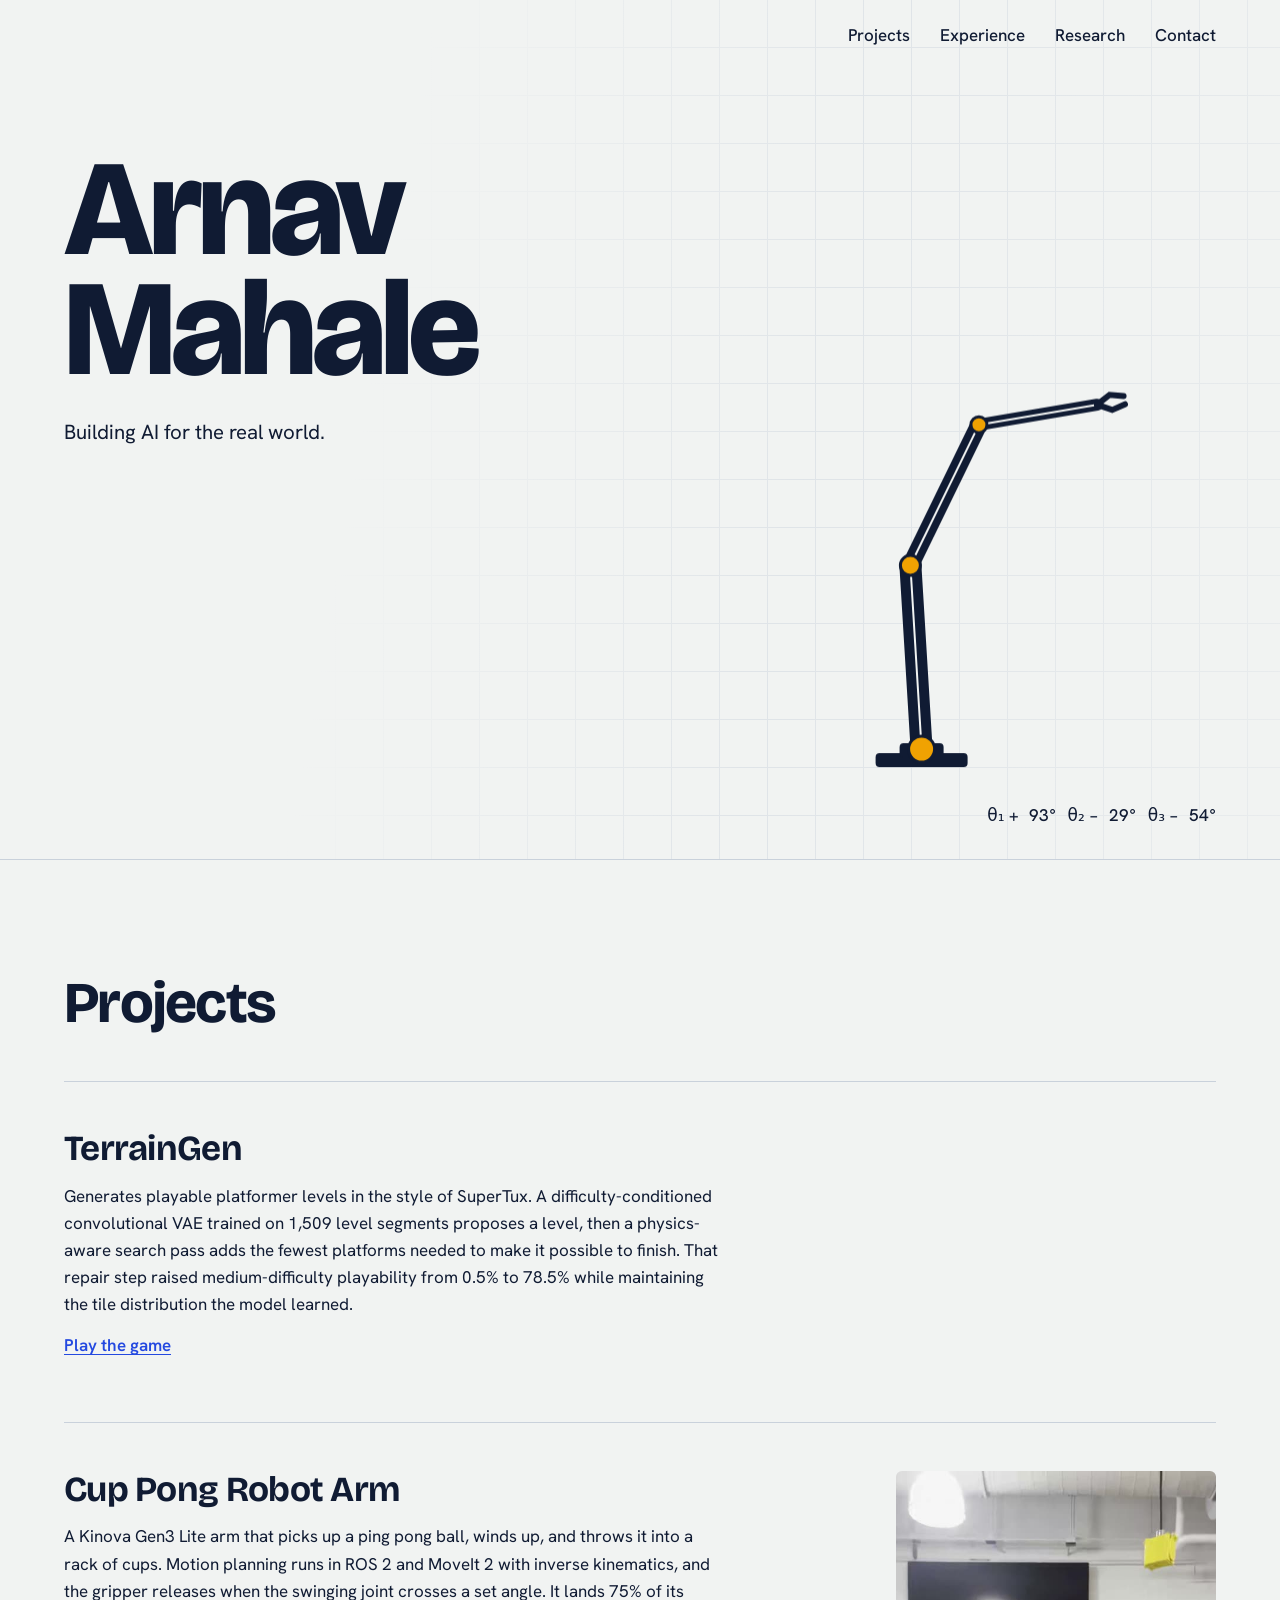
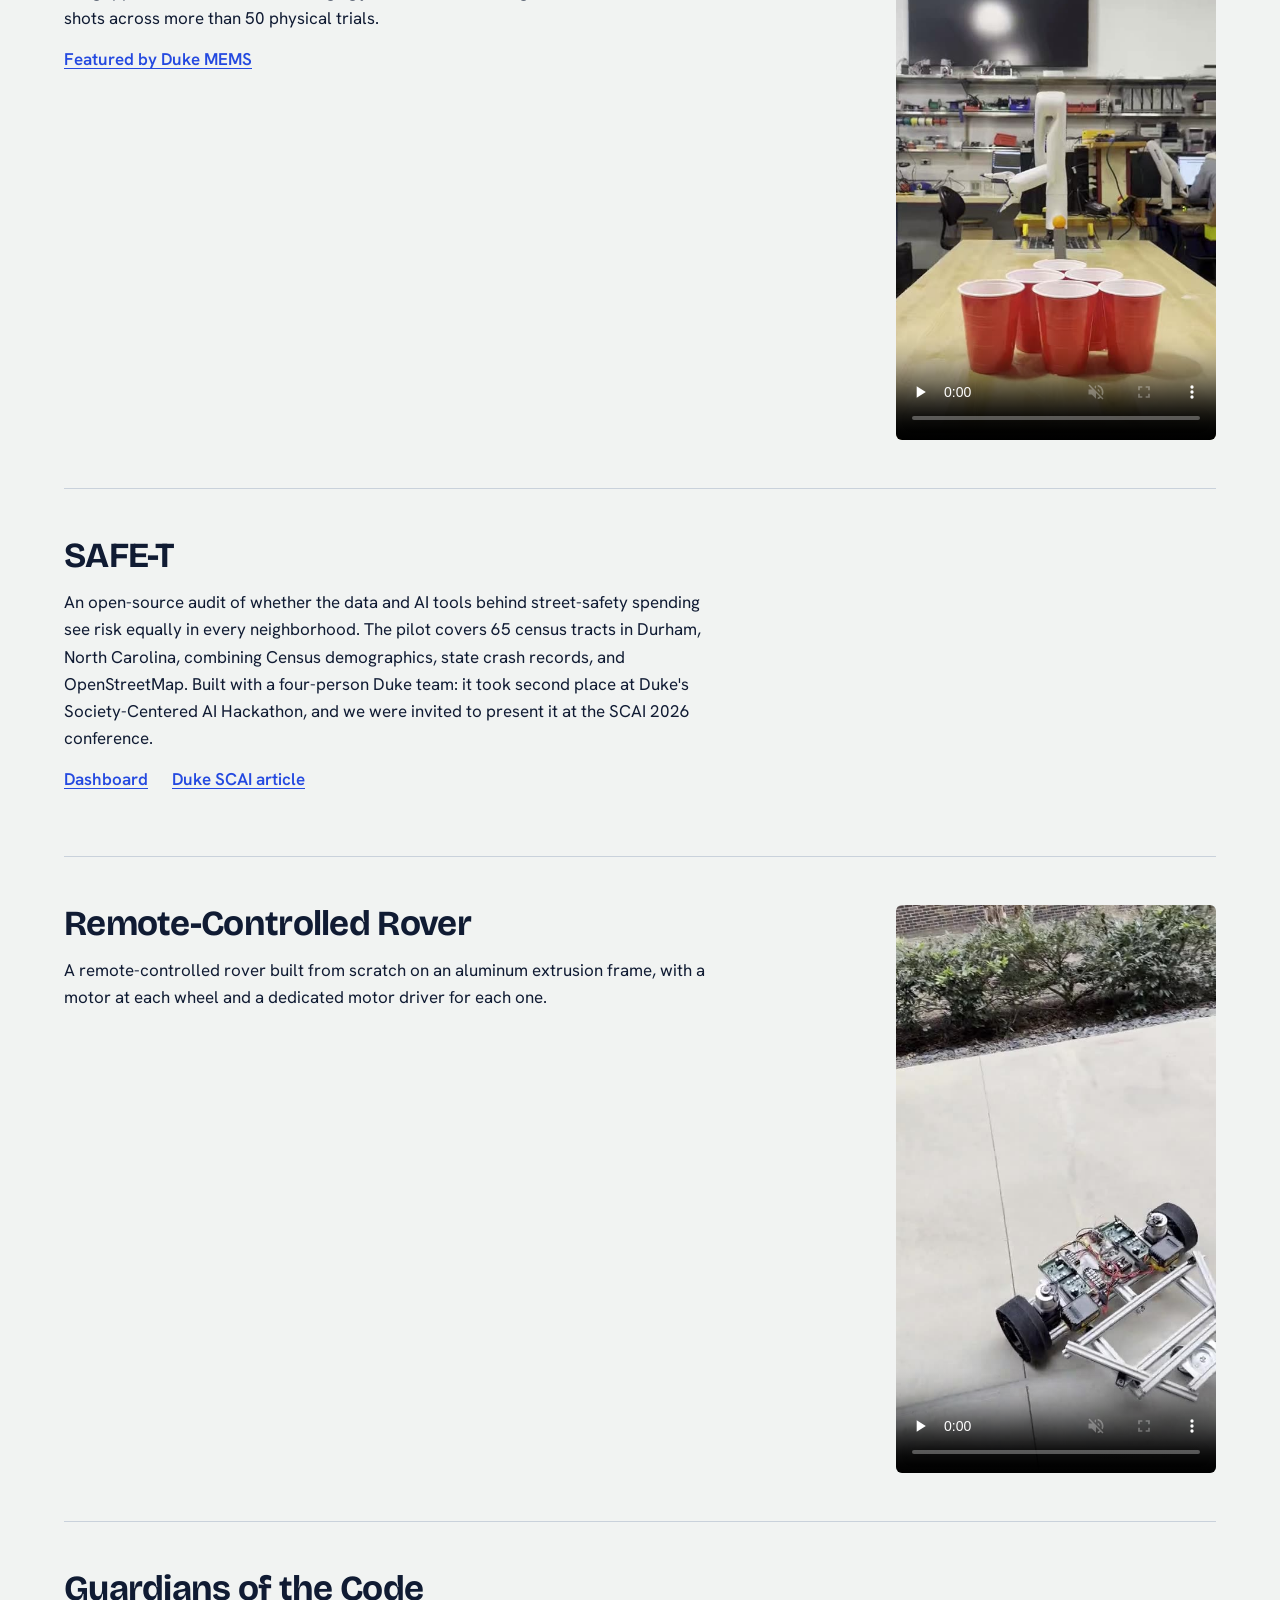
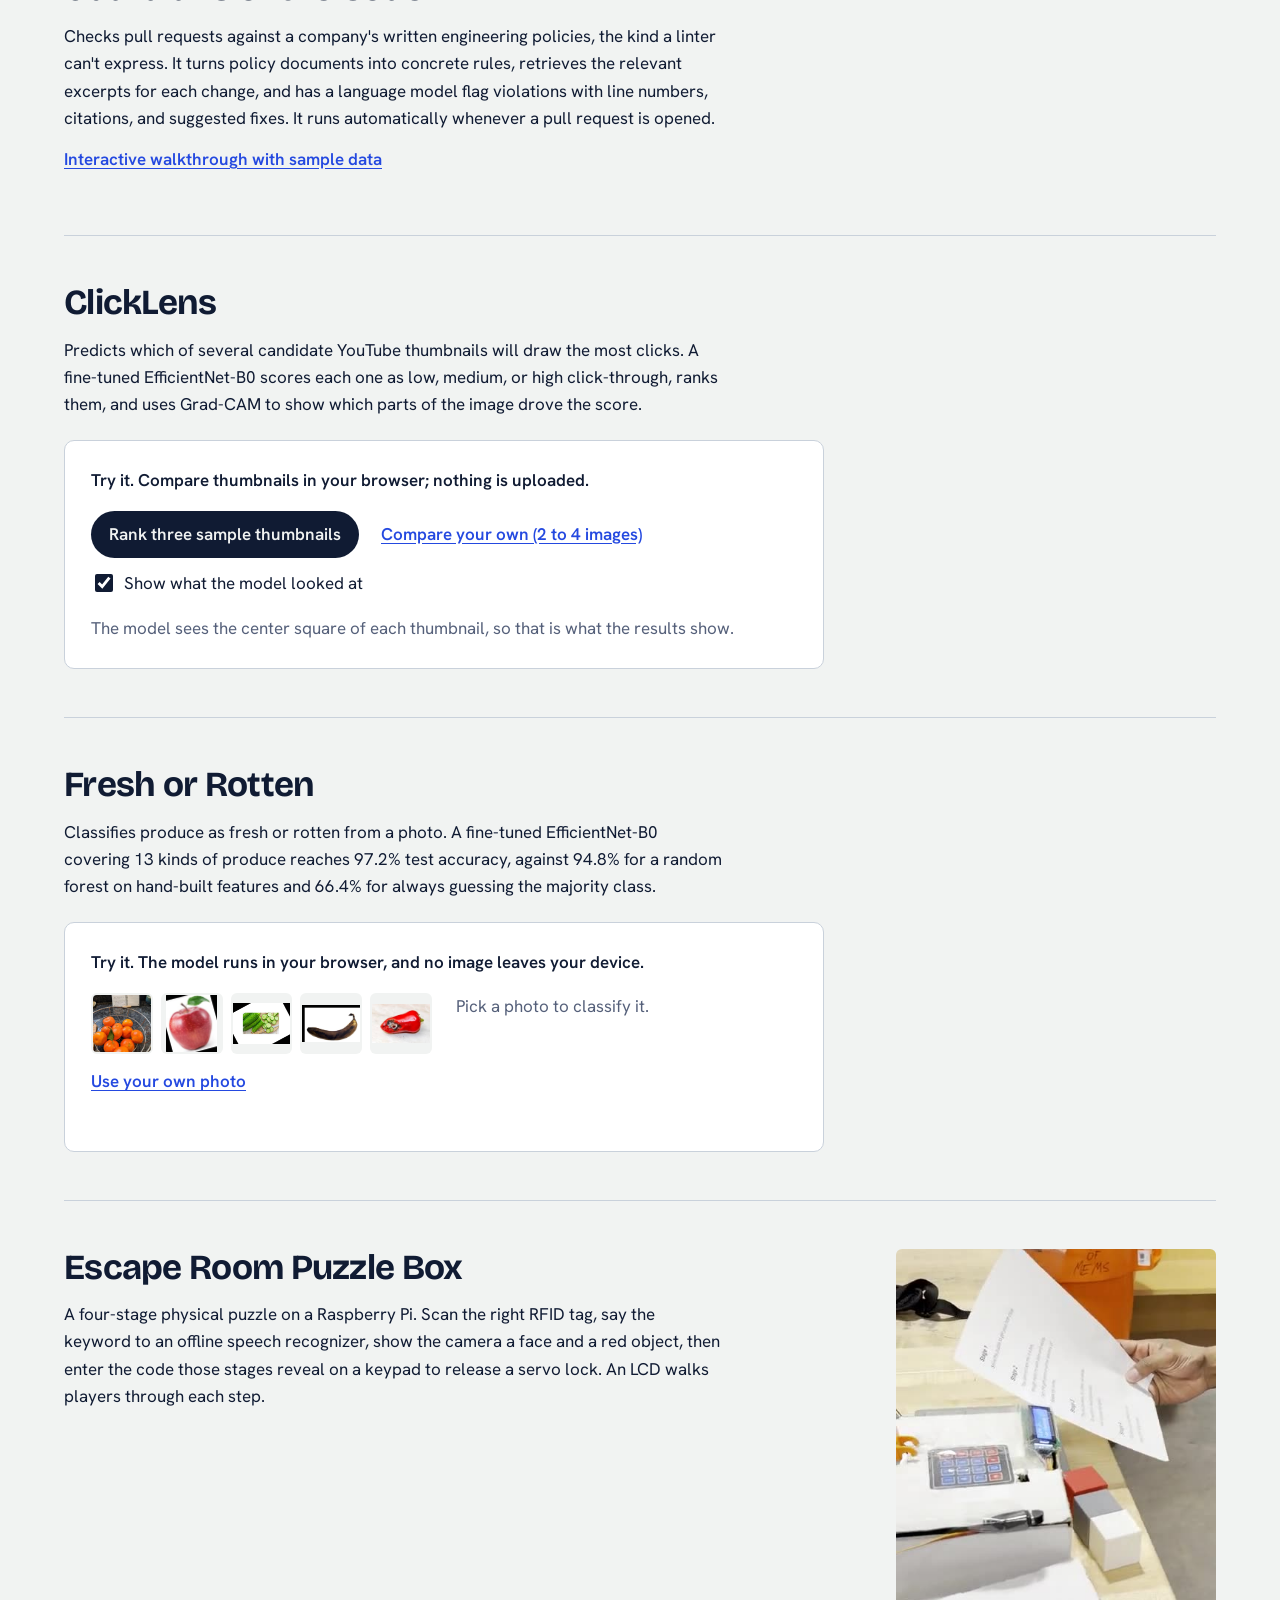
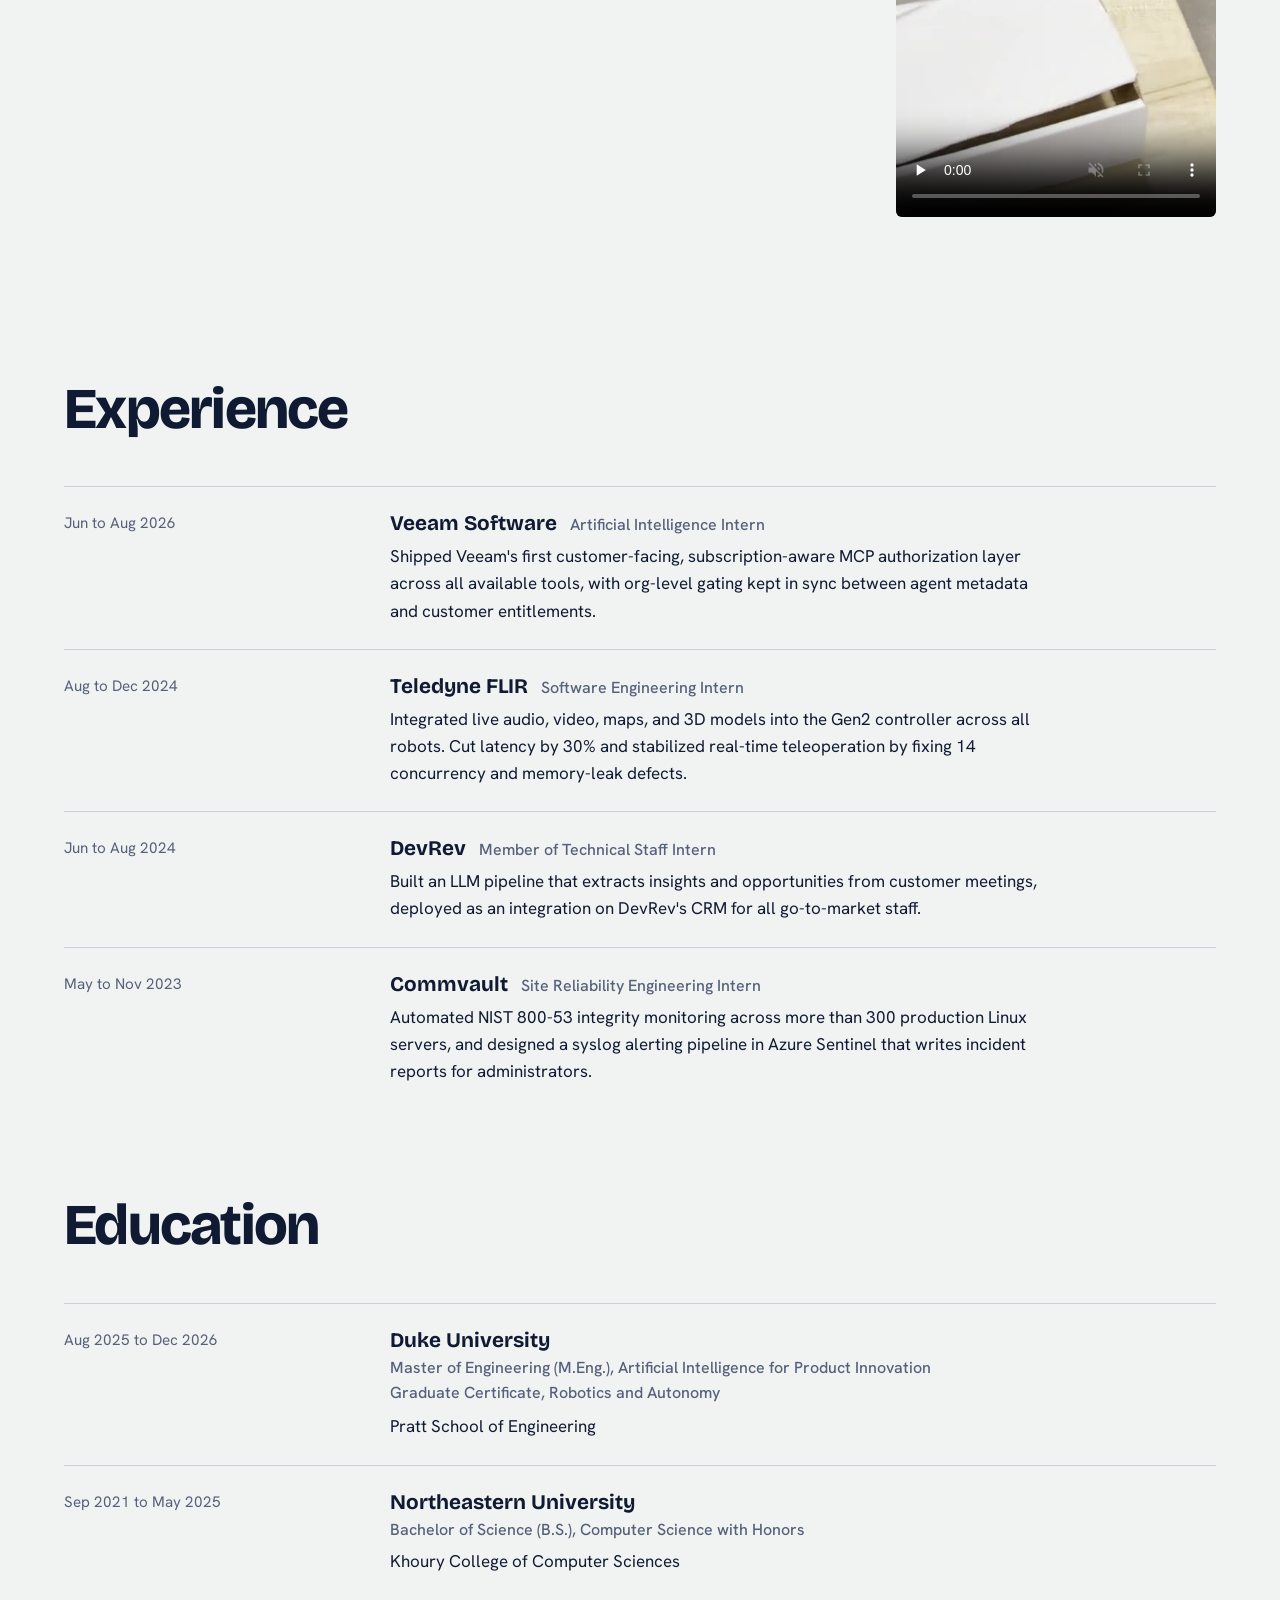
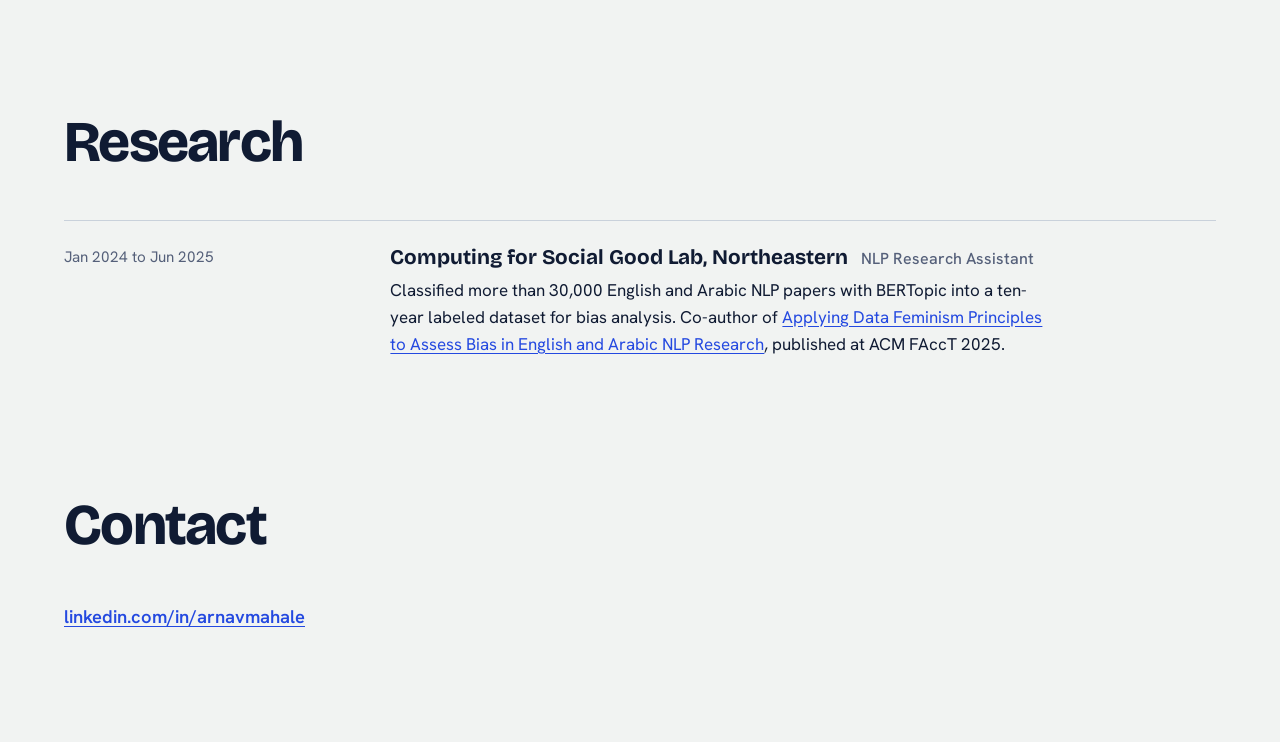
==== commit f5d1d2b3: "Stack education lines under each university; restore honors; drop trailing periods Co-Authored-By: C" ====
--- a/index.html
+++ b/index.html
@@ -192,20 +192,20 @@
       </ul>
 
       <h2 class="sub">Education</h2>
-      <ul class="roles">
+      <ul class="roles edu">
         <li>
           <p class="role-when">Aug 2025 to Dec 2026</p>
           <div>
             <h3>Duke University <span>Master of Engineering (M.Eng.), Artificial Intelligence for Product Innovation</span></h3>
             <p class="role-extra">Graduate Certificate, Robotics and Autonomy</p>
-            <p>Pratt School of Engineering.</p>
+            <p>Pratt School of Engineering</p>
           </div>
         </li>
         <li>
           <p class="role-when">Sep 2021 to May 2025</p>
           <div>
-            <h3>Northeastern University <span>Bachelor of Science (B.S.), Computer Science</span></h3>
-            <p>Khoury College of Computer Sciences.</p>
+            <h3>Northeastern University <span>Bachelor of Science (B.S.), Computer Science with Honors</span></h3>
+            <p>Khoury College of Computer Sciences</p>
           </div>
         </li>
       </ul>
--- a/styles.css
+++ b/styles.css
@@ -280,7 +280,10 @@
 .roles h3 { font-family: var(--display); font-weight: 700; font-size: 1.3rem; margin: 0 0 6px; line-height: 1.25; }
 .roles h3 span { font-family: var(--body); font-weight: 500; font-size: 1rem; color: var(--soft); margin-left: 8px; }
 .roles div p { margin: 0; max-width: var(--measure); }
-.roles div p.role-extra { color: var(--soft); font-weight: 500; font-size: 1rem; margin: -2px 0 6px; }
+.edu h3 { margin-bottom: 0; }
+.edu h3 span { display: block; margin: 4px 0 0; }
+.roles div p.role-extra { color: var(--soft); font-weight: 500; font-size: 1rem; margin: 2px 0 0; }
+.edu div p:last-child { margin-top: 8px; }
 
 /* Contact */
 .contact { padding-bottom: 96px; }
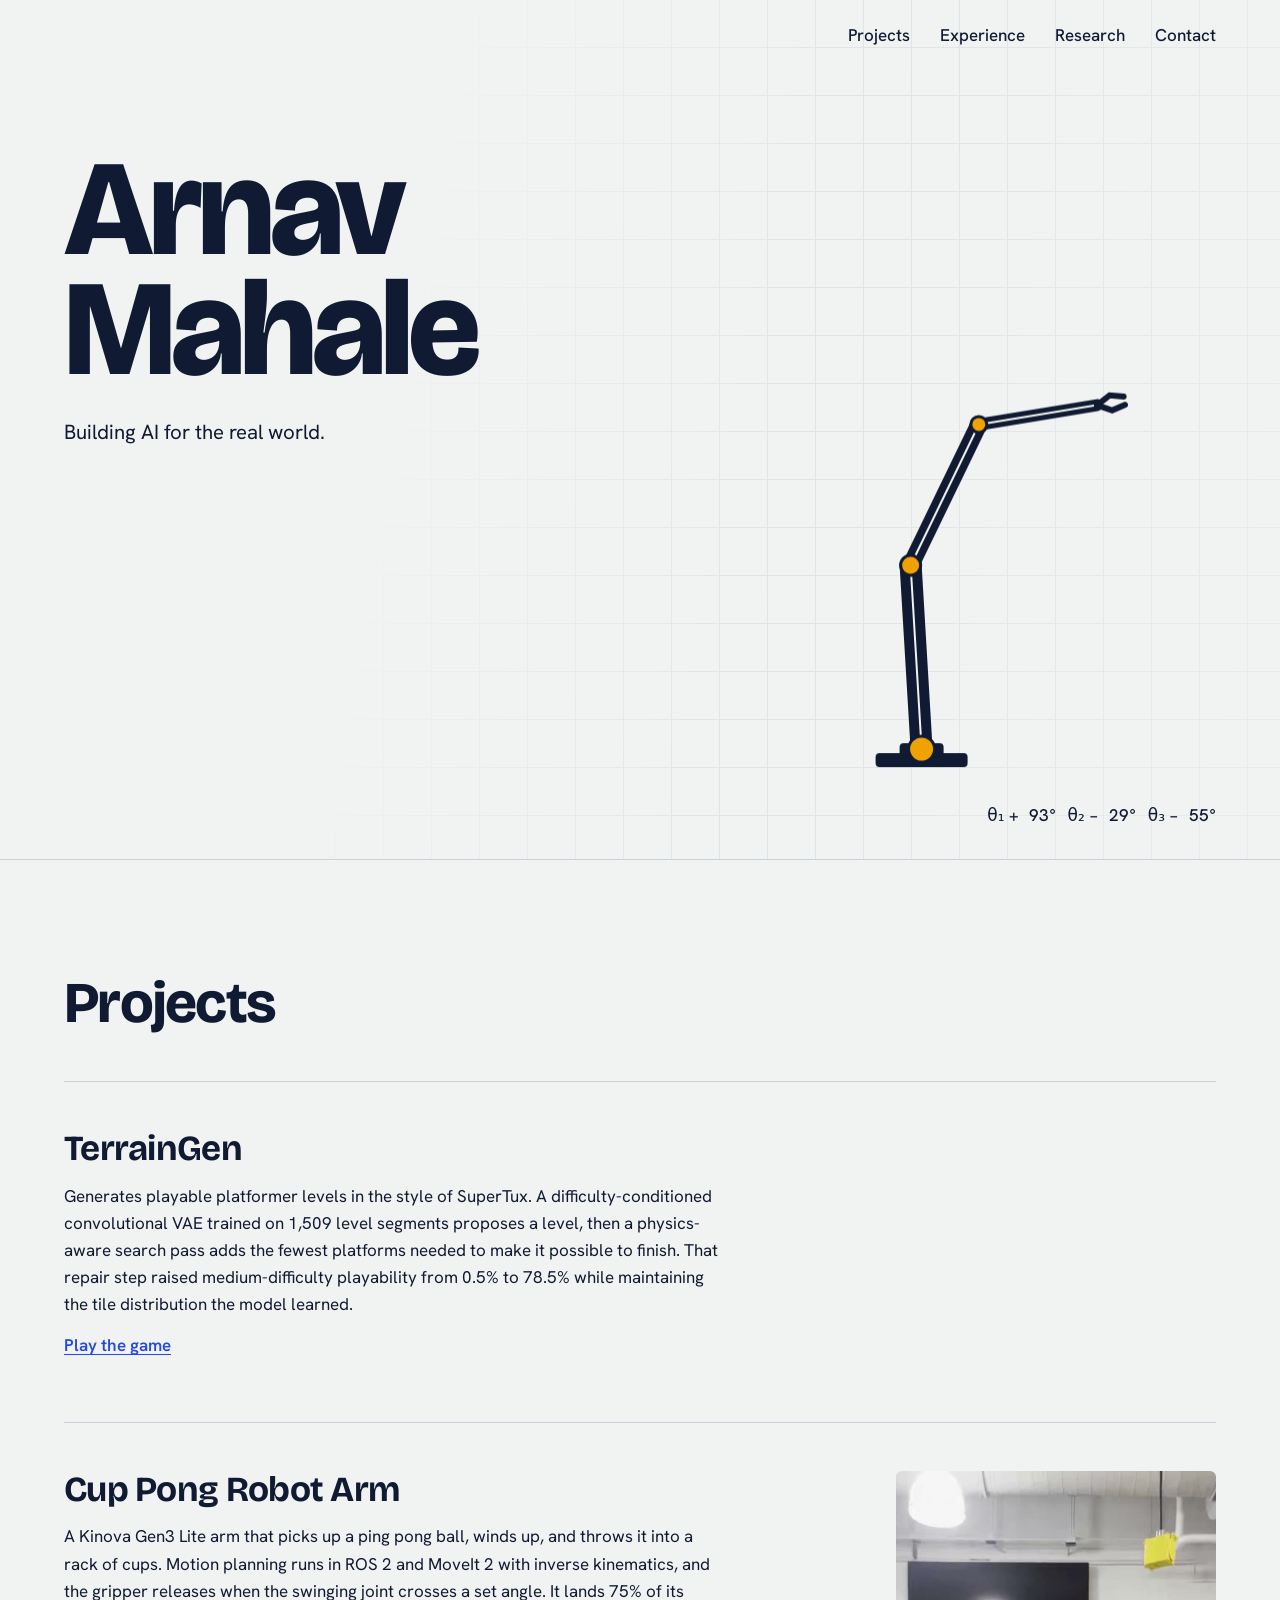
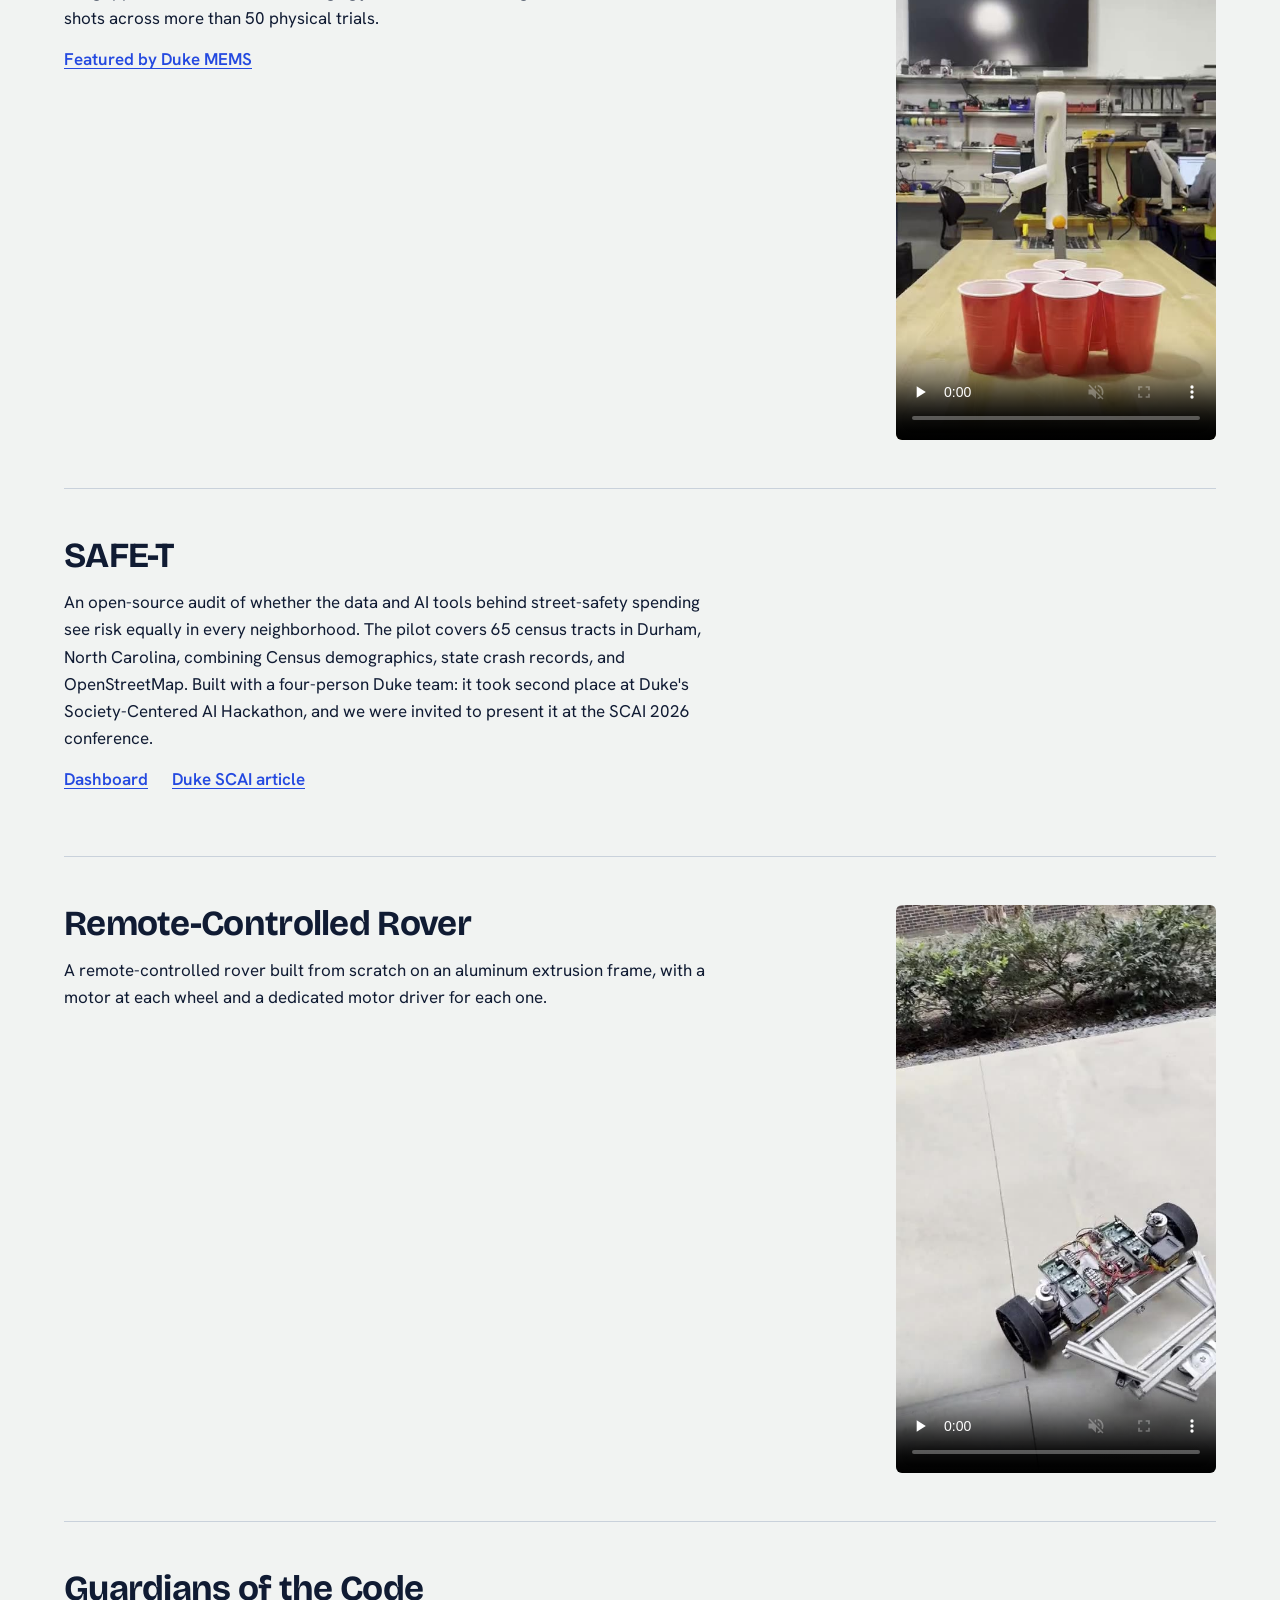
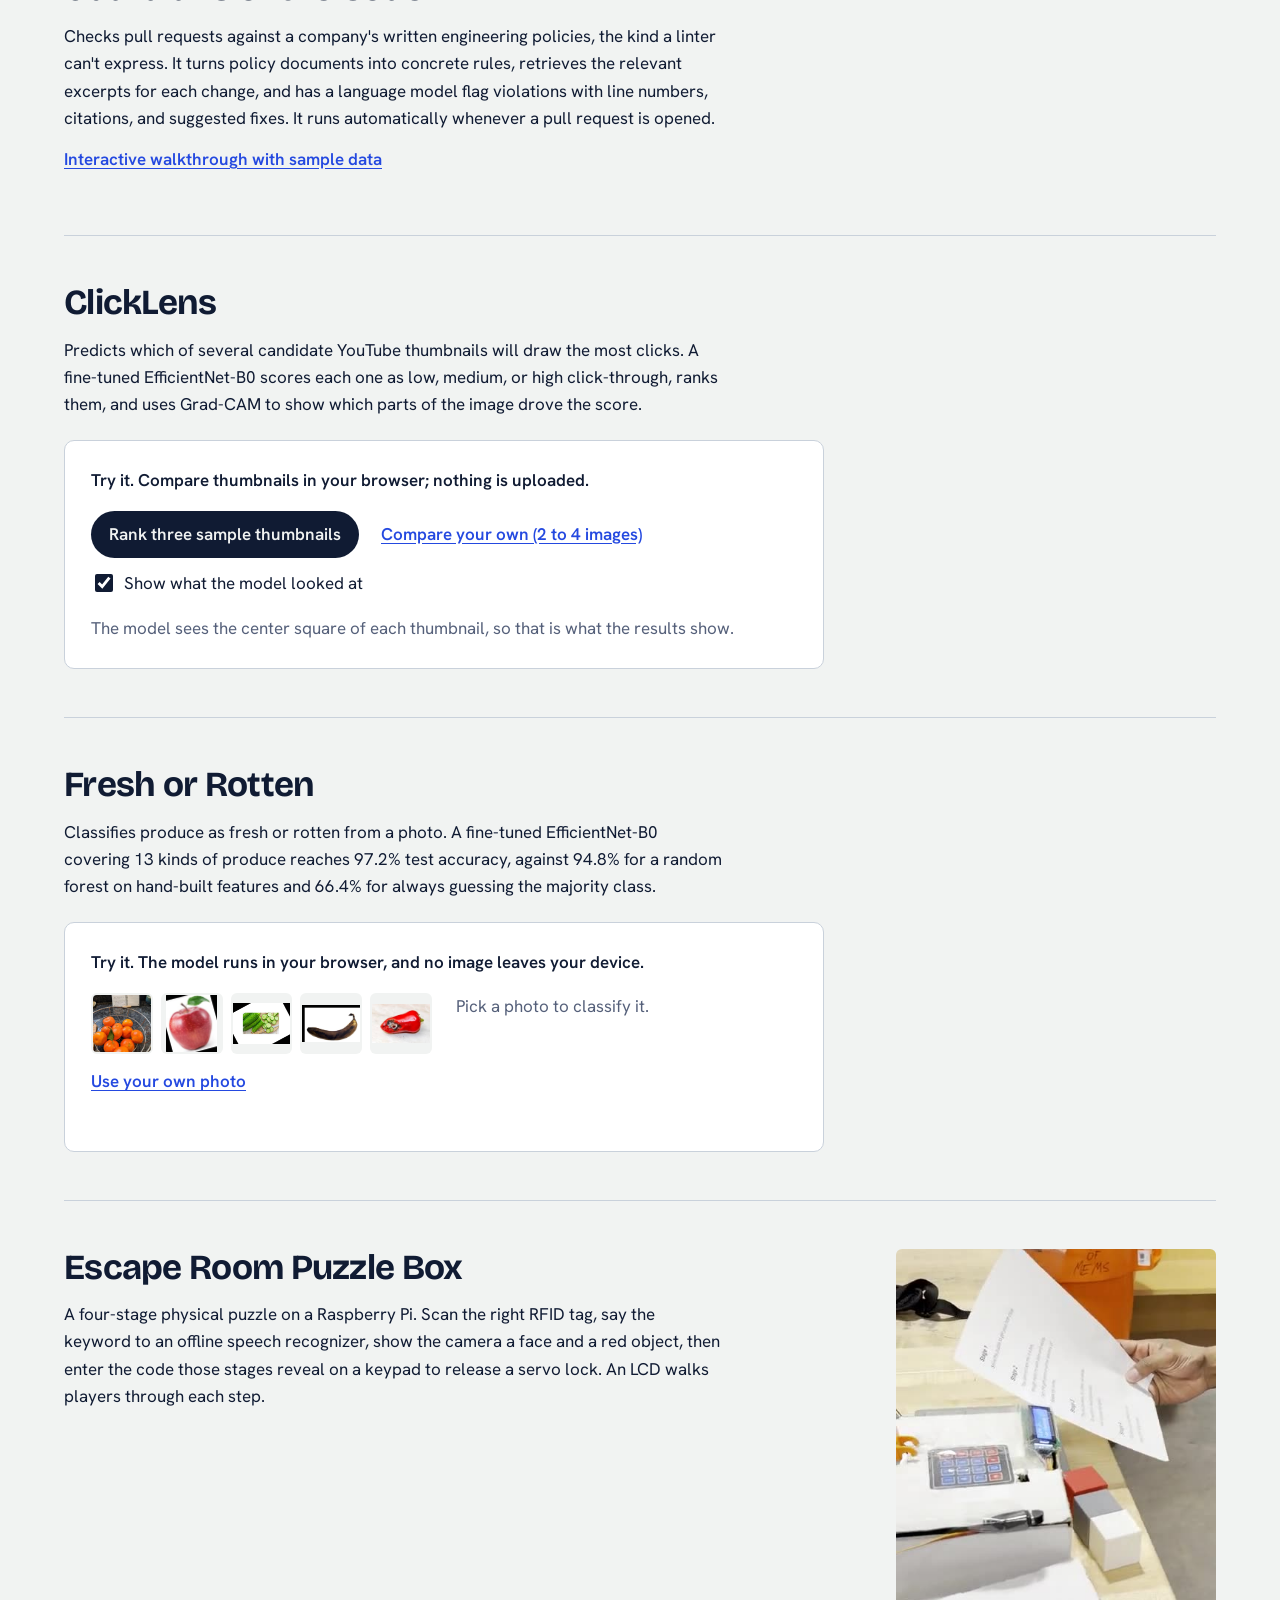
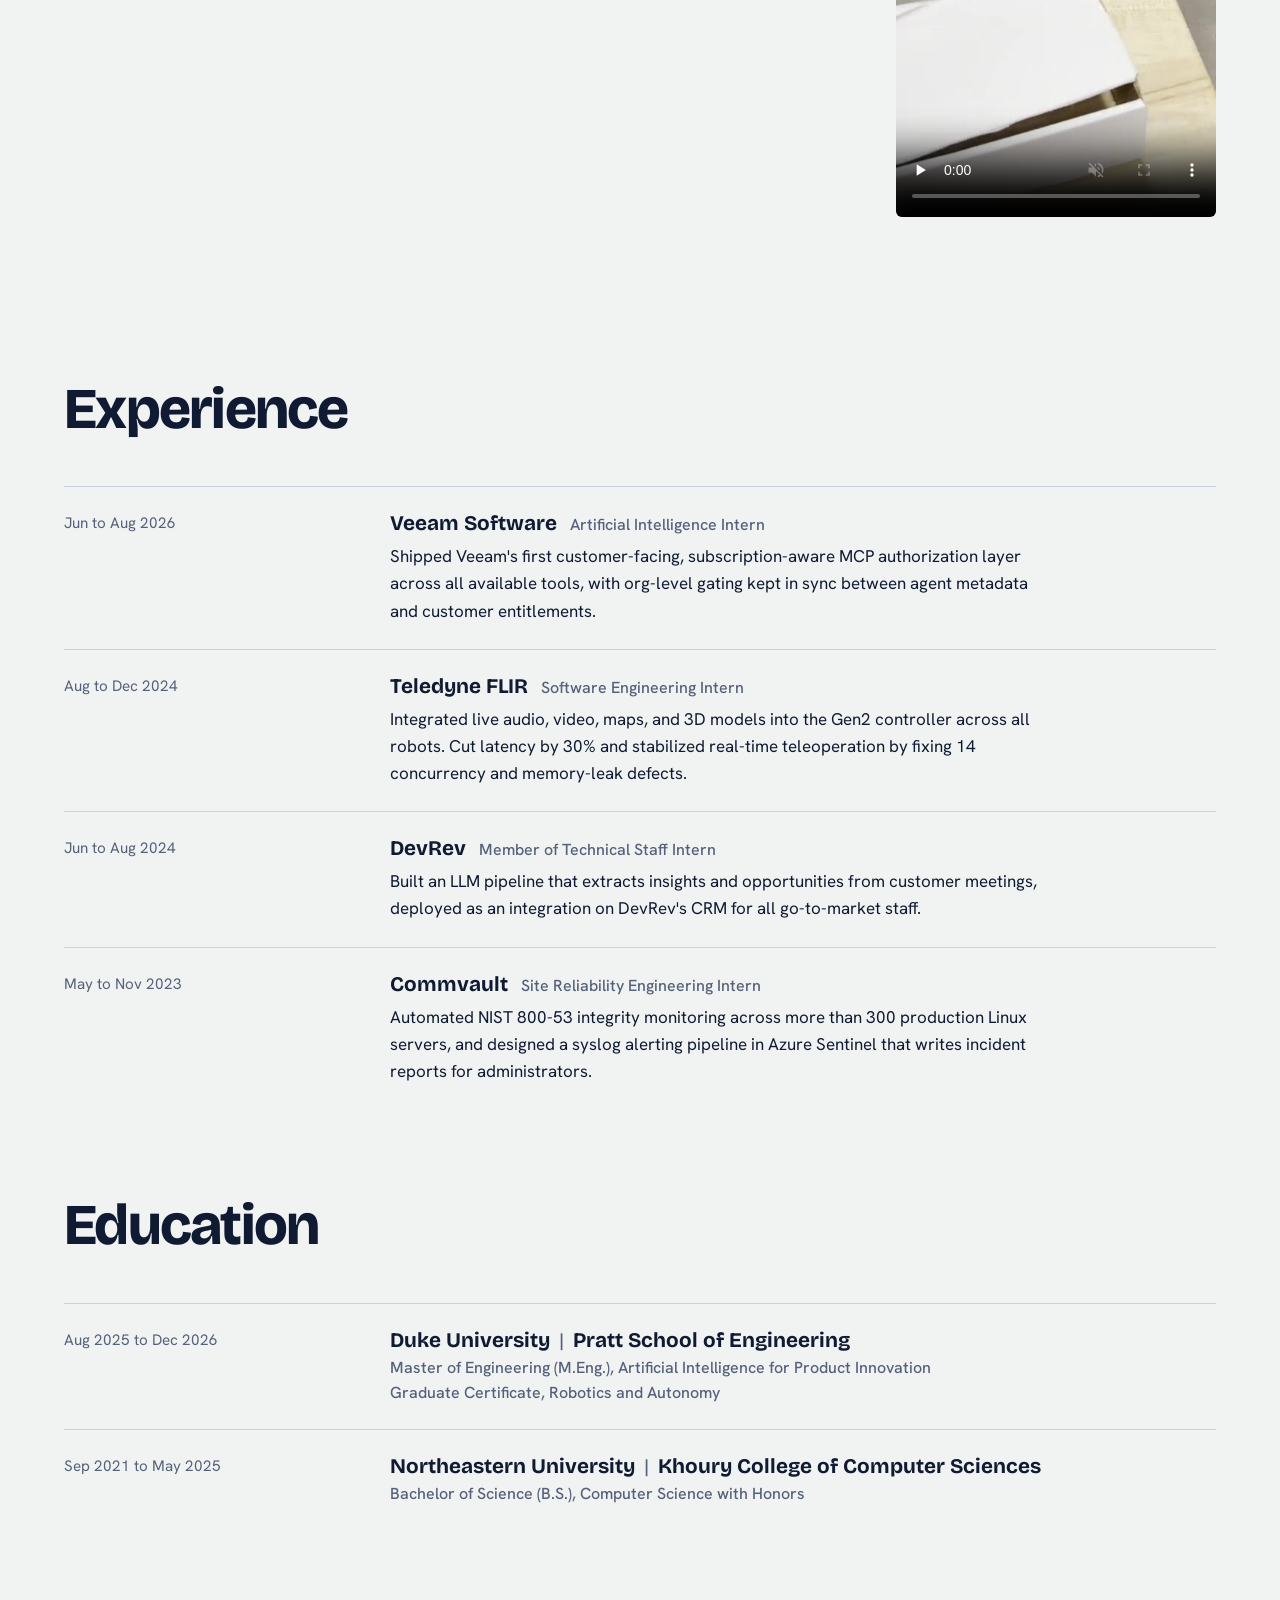
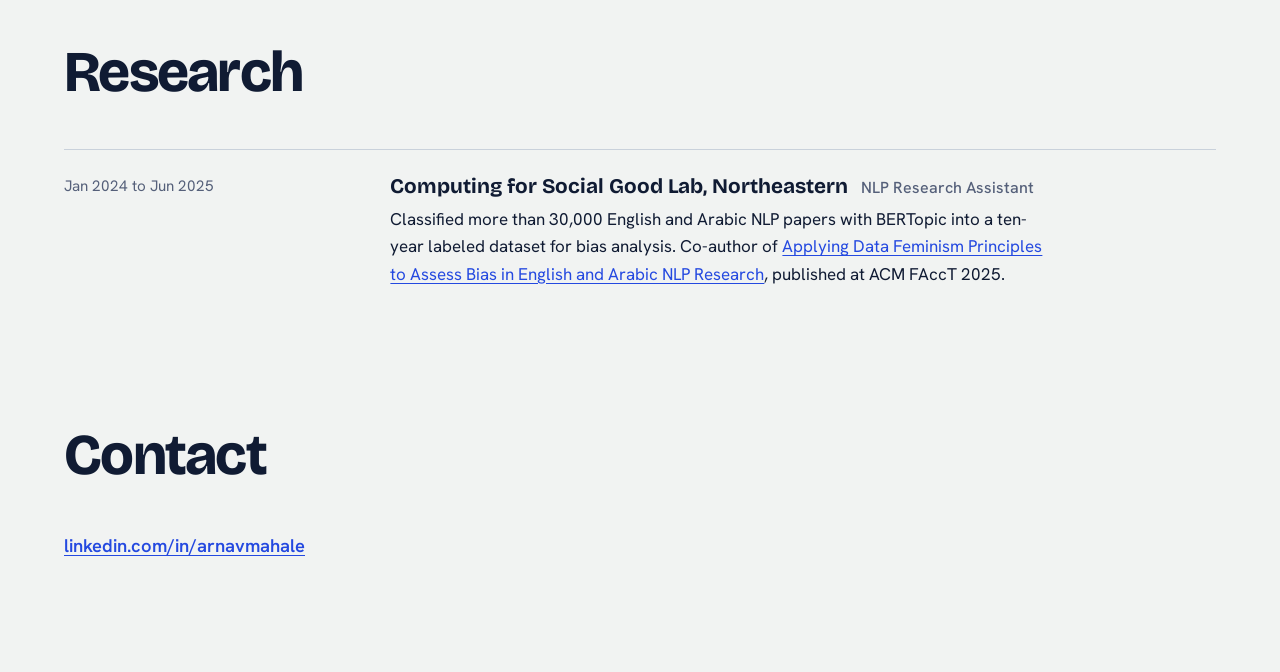
==== commit b93e5d08: "Show each school beside its university name in education Co-Authored-By: Claude Fable 5.2 <noreply@a" ====
--- a/index.html
+++ b/index.html
@@ -196,16 +196,14 @@
         <li>
           <p class="role-when">Aug 2025 to Dec 2026</p>
           <div>
-            <h3>Duke University <span>Master of Engineering (M.Eng.), Artificial Intelligence for Product Innovation</span></h3>
+            <h3>Duke University <i class="bar" aria-hidden="true">|</i> Pratt School of Engineering <span>Master of Engineering (M.Eng.), Artificial Intelligence for Product Innovation</span></h3>
             <p class="role-extra">Graduate Certificate, Robotics and Autonomy</p>
-            <p>Pratt School of Engineering</p>
           </div>
         </li>
         <li>
           <p class="role-when">Sep 2021 to May 2025</p>
           <div>
-            <h3>Northeastern University <span>Bachelor of Science (B.S.), Computer Science with Honors</span></h3>
-            <p>Khoury College of Computer Sciences</p>
+            <h3>Northeastern University <i class="bar" aria-hidden="true">|</i> Khoury College of Computer Sciences <span>Bachelor of Science (B.S.), Computer Science with Honors</span></h3>
           </div>
         </li>
       </ul>
--- a/styles.css
+++ b/styles.css
@@ -283,7 +283,7 @@
 .edu h3 { margin-bottom: 0; }
 .edu h3 span { display: block; margin: 4px 0 0; }
 .roles div p.role-extra { color: var(--soft); font-weight: 500; font-size: 1rem; margin: 2px 0 0; }
-.edu div p:last-child { margin-top: 8px; }
+.edu h3 .bar { font-style: normal; font-weight: 400; color: var(--soft); margin: 0 4px; }
 
 /* Contact */
 .contact { padding-bottom: 96px; }
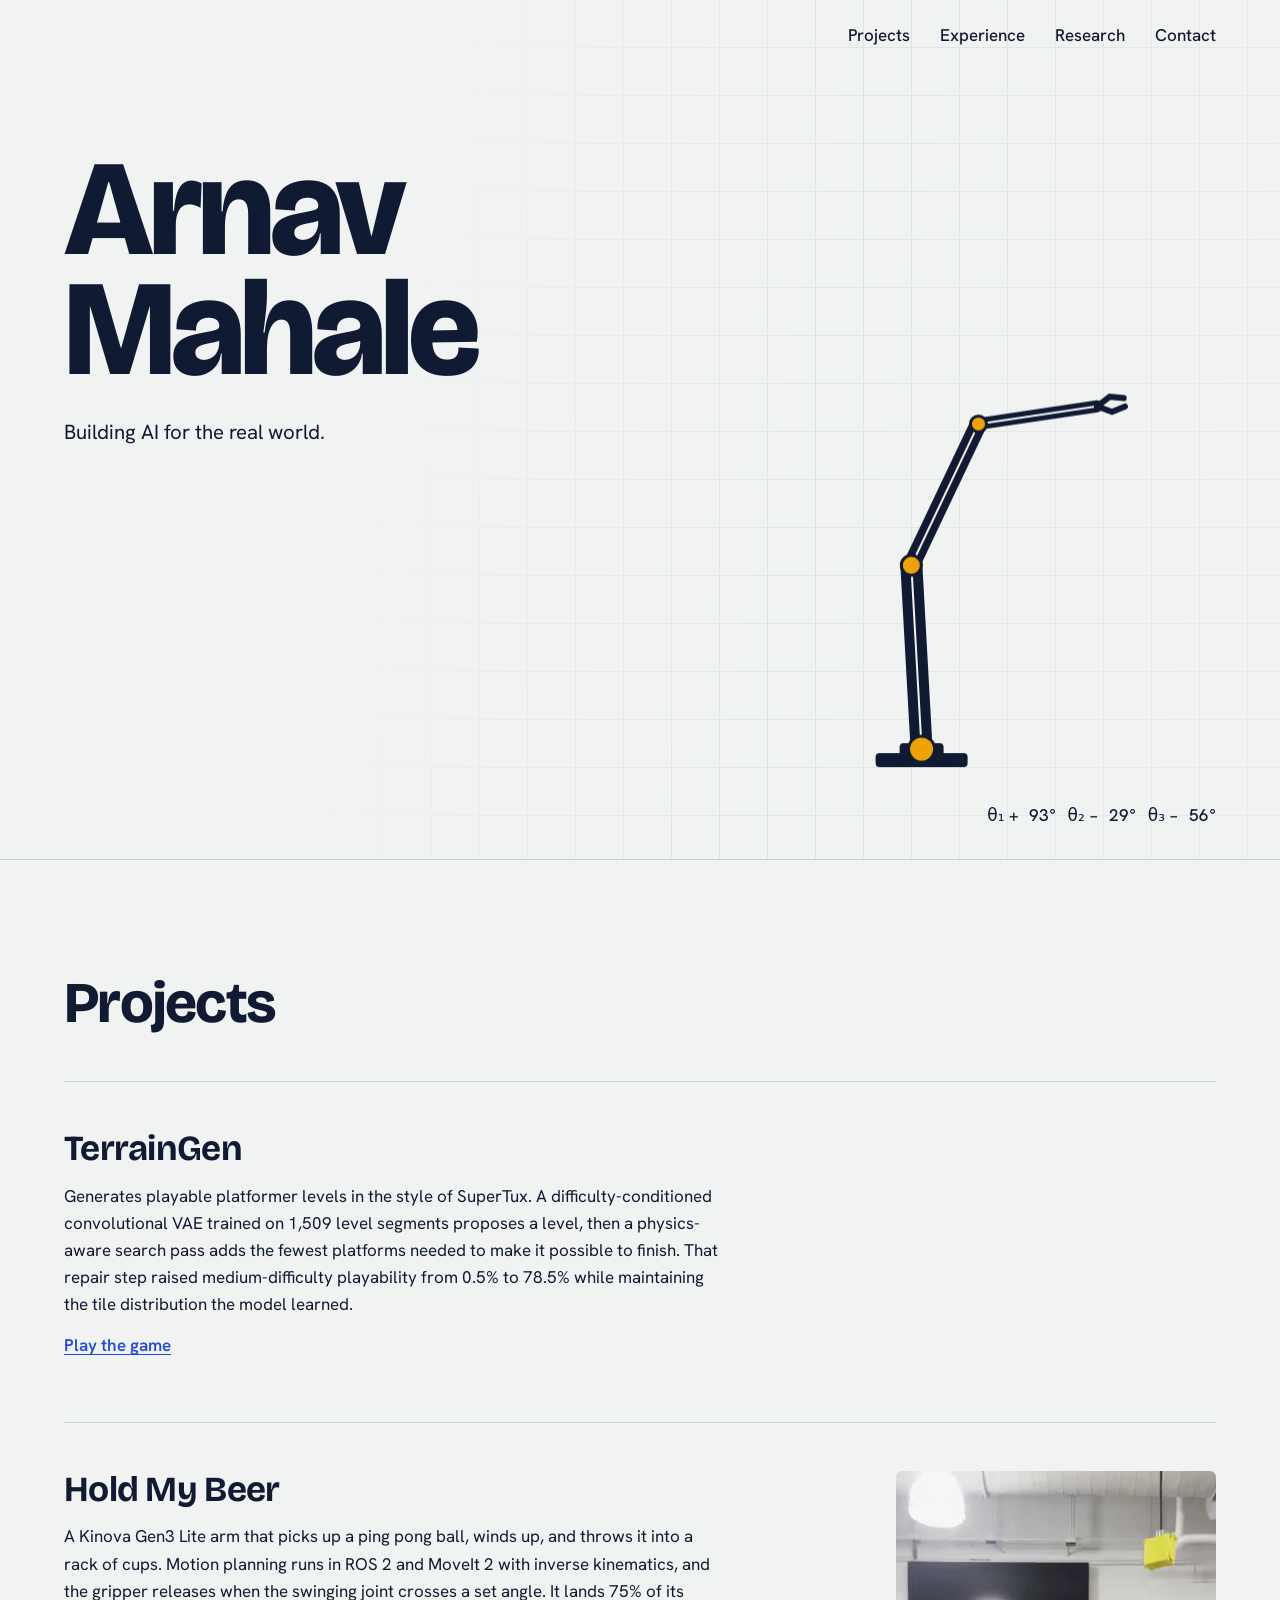
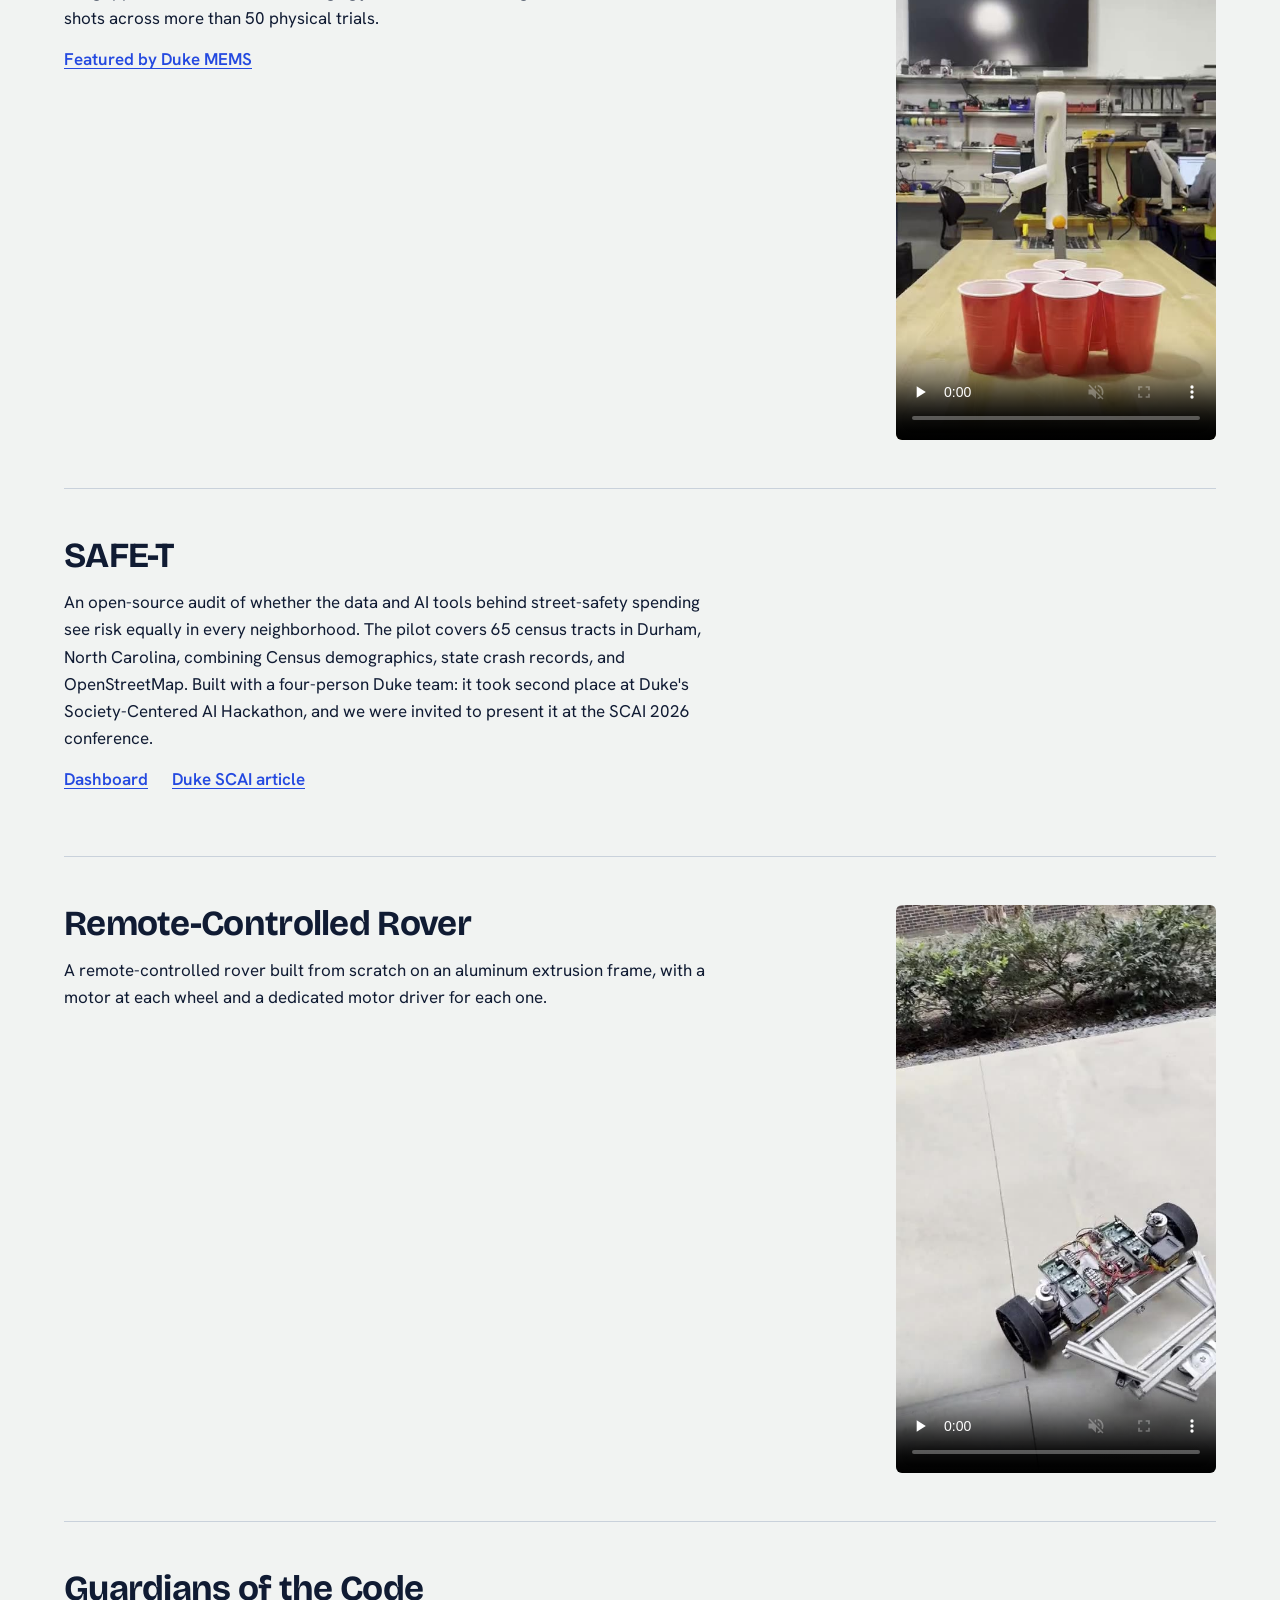
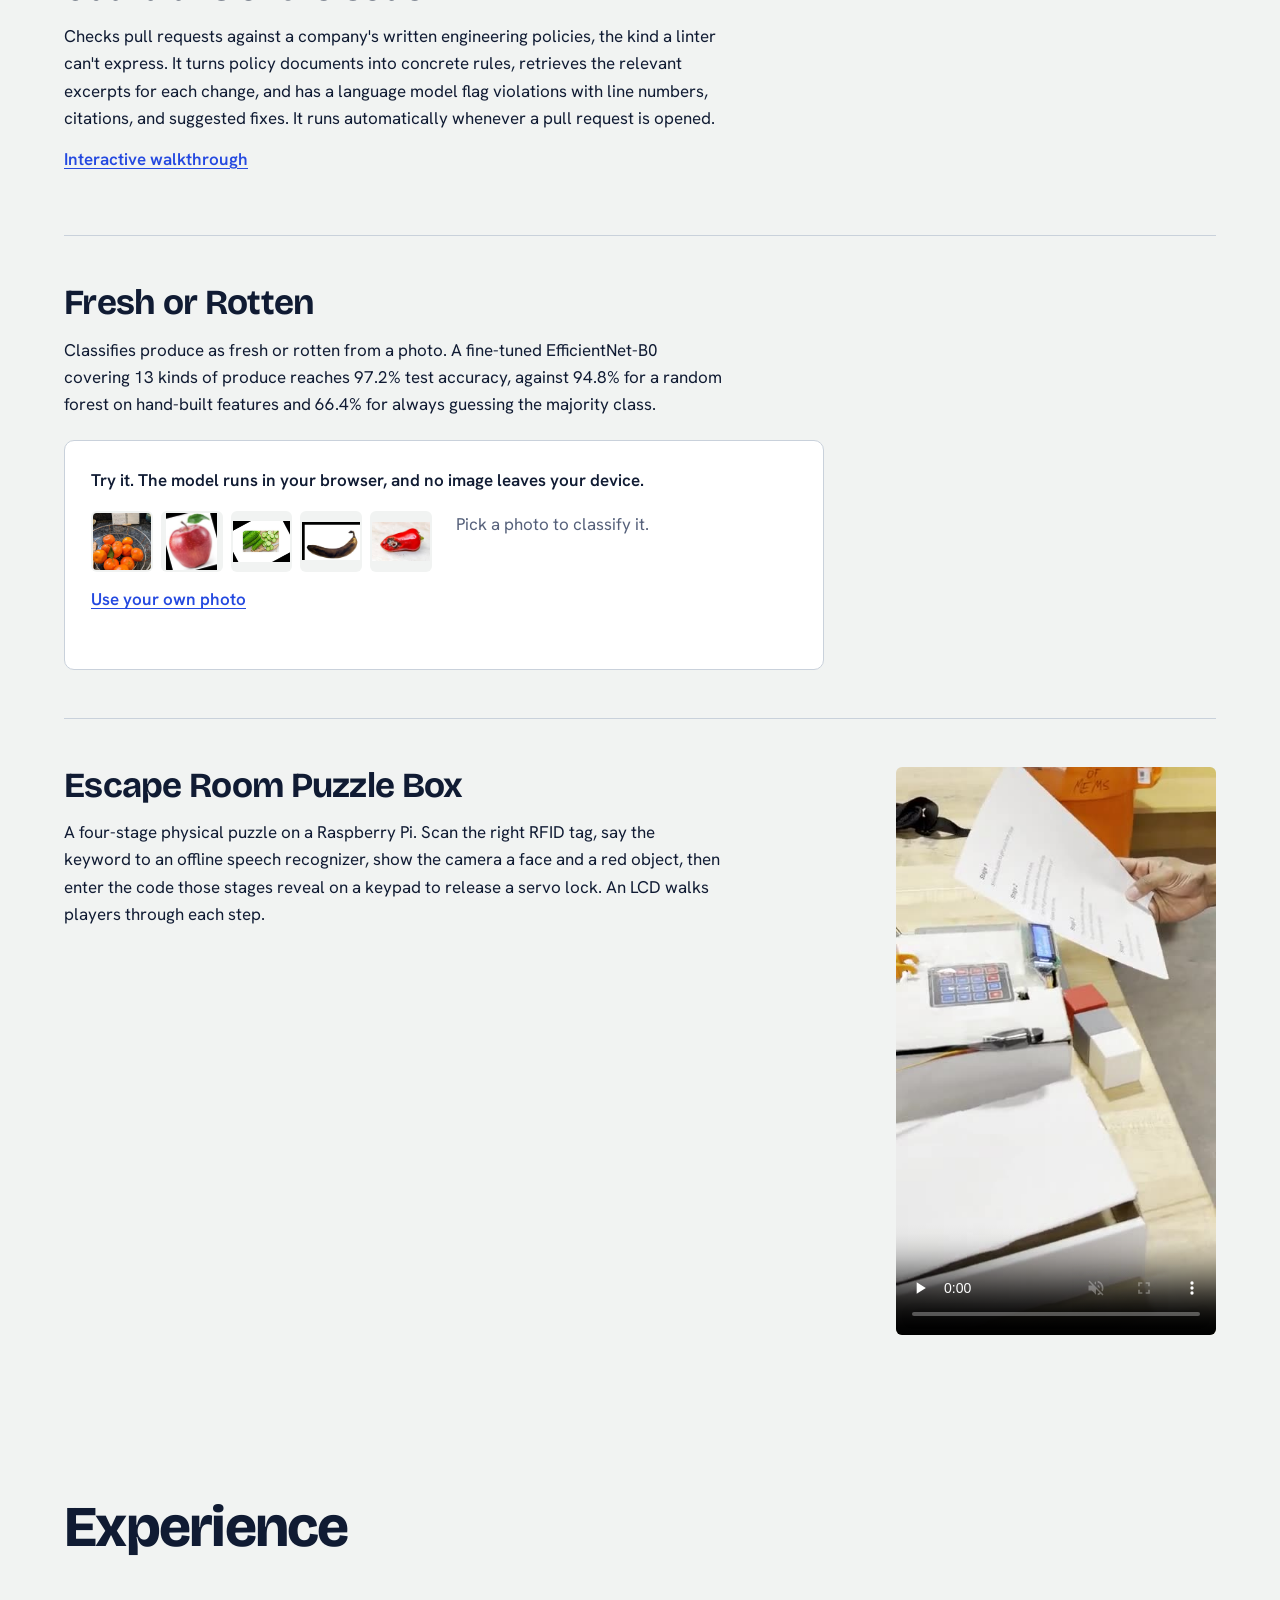
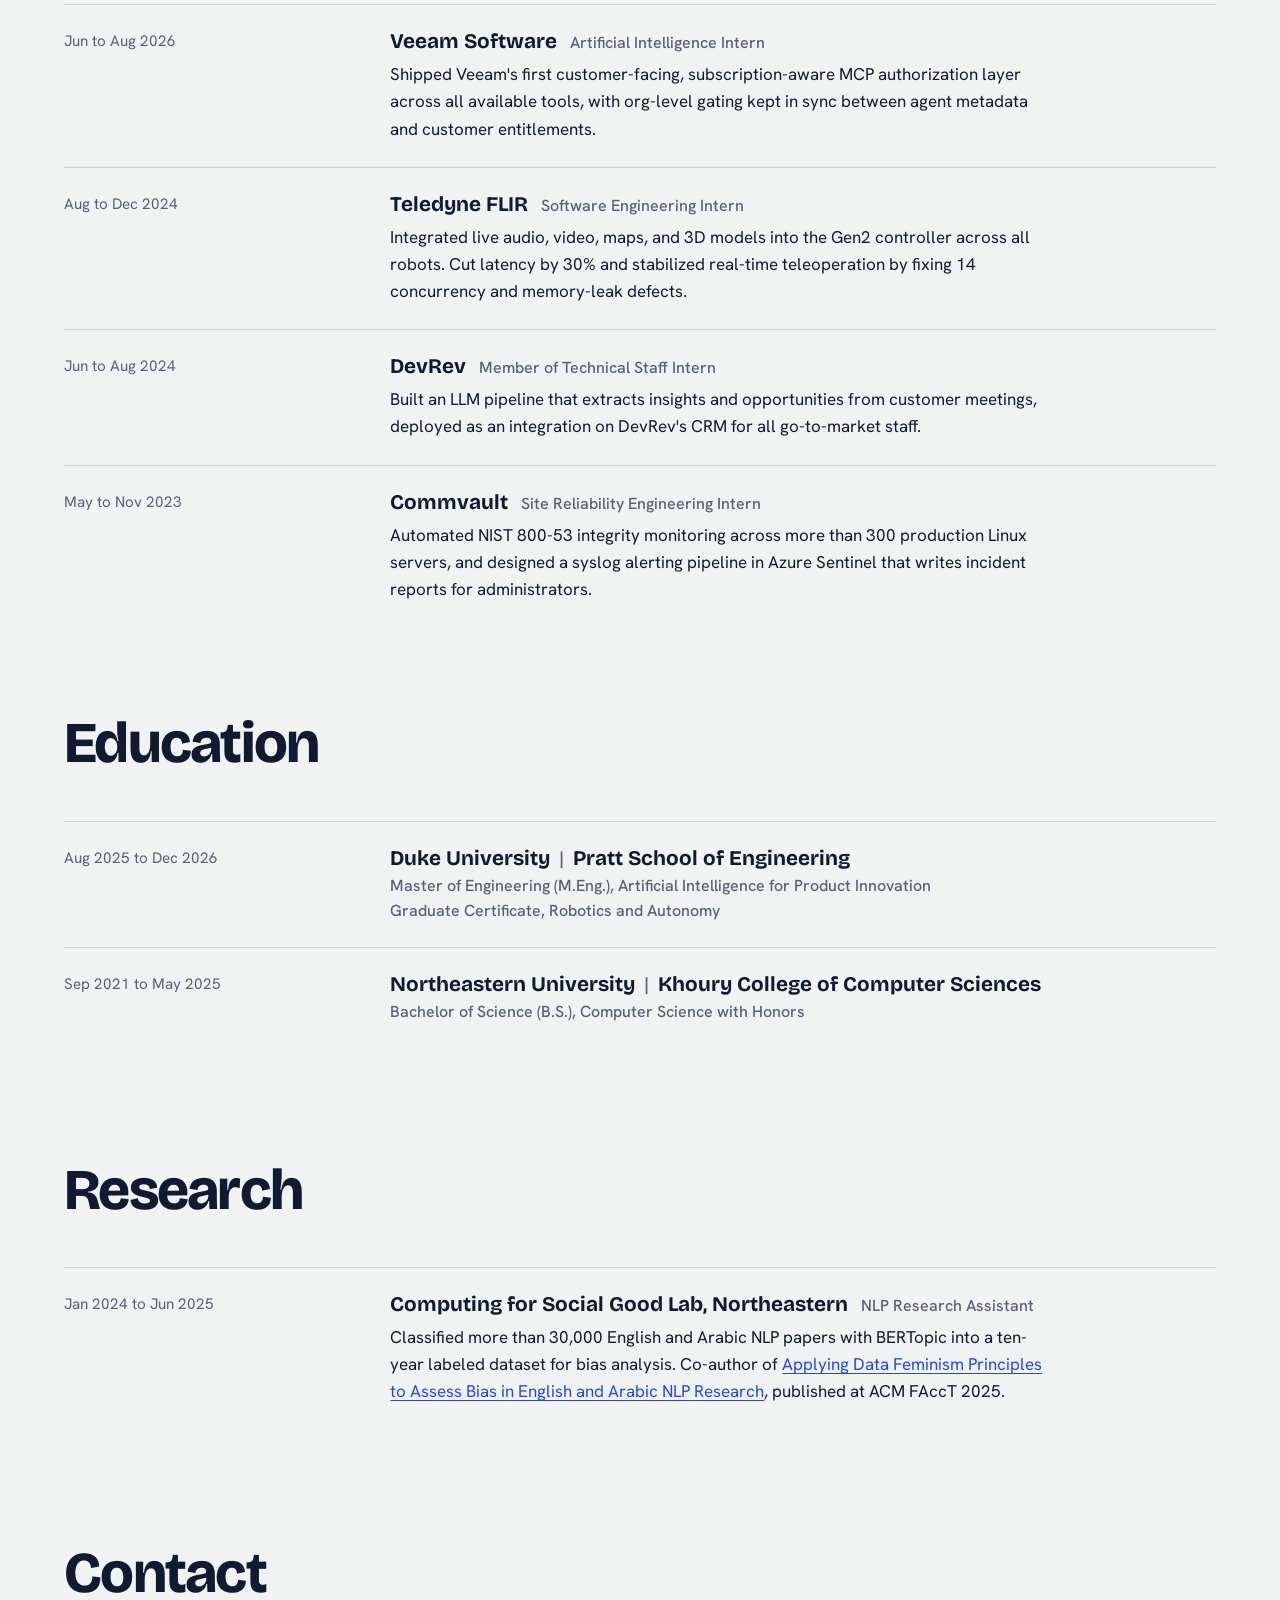
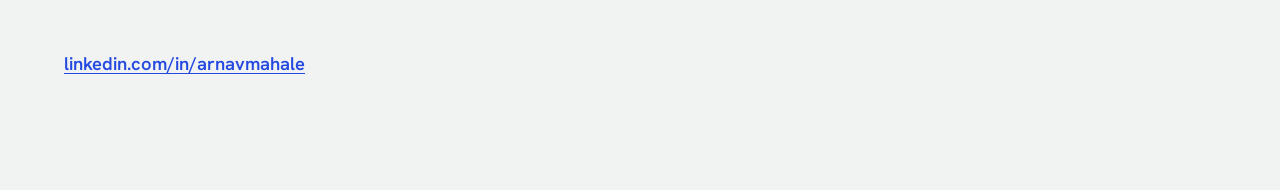
==== commit 3187be79: "Rename cup pong project to Hold My Beer, remove ClickLens, shorten Guardians link Co-Authored-By: Cl" ====
--- a/index.html
+++ b/index.html
@@ -48,7 +48,7 @@
 
       <article class="project has-media">
         <div class="project-body">
-          <h3>Cup Pong Robot Arm</h3>
+          <h3>Hold My Beer</h3>
           <p>A Kinova Gen3 Lite arm that picks up a ping pong ball, winds up, and throws it into a rack of cups. Motion planning runs in ROS 2 and MoveIt 2 with inverse kinematics, and the gripper releases when the swinging joint crosses a set angle. It lands 75% of its shots across more than 50 physical trials.</p>
           <p class="project-links">
             <a href="https://www.linkedin.com/posts/duke-mems_dukemems-dukeengineering-robotics-activity-7440863430586224640-uJIB" target="_blank" rel="noopener">Featured by Duke MEMS</a>
@@ -89,30 +89,8 @@
           <h3>Guardians of the Code</h3>
           <p>Checks pull requests against a company's written engineering policies, the kind a linter can't express. It turns policy documents into concrete rules, retrieves the relevant excerpts for each change, and has a language model flag violations with line numbers, citations, and suggested fixes. It runs automatically whenever a pull request is opened.</p>
           <p class="project-links">
-            <a href="guardians/" target="_blank" rel="noopener">Interactive walkthrough with sample data</a>
-          </p>
-        </div>
-      </article>
-
-      <article class="project">
-        <div class="project-body">
-          <h3>ClickLens</h3>
-          <p>Predicts which of several candidate YouTube thumbnails will draw the most clicks. A fine-tuned EfficientNet-B0 scores each one as low, medium, or high click-through, ranks them, and uses Grad-CAM to show which parts of the image drove the score.</p>
-
-          <div class="demo" id="clickDemo">
-            <p class="demo-title">Try it. Compare thumbnails in your browser; nothing is uploaded.</p>
-            <p class="click-controls">
-              <button type="button" class="demo-button" id="clickExamples">Rank three sample thumbnails</button>
-              <label class="demo-upload">
-                <input type="file" accept="image/*" id="clickFiles" multiple>
-                <span>Compare your own (2 to 4 images)</span>
-              </label>
-              <label class="click-toggle"><input type="checkbox" id="clickHeat" checked> Show what the model looked at</label>
-            </p>
-            <div class="click-results" id="clickResults" aria-live="polite">
-              <p class="demo-idle">The model sees the center square of each thumbnail, so that is what the results show.</p>
-            </div>
-          </div>
+            <a href="guardians/" target="_blank" rel="noopener">Interactive walkthrough</a>
+          </p>
         </div>
       </article>
 
@@ -233,6 +211,5 @@
   <script src="main.js" defer></script>
   <script src="demo-common.js" defer></script>
   <script src="demo-fresh.js" defer></script>
-  <script src="demo-clicklens.js" defer></script>
 </body>
 </html>
